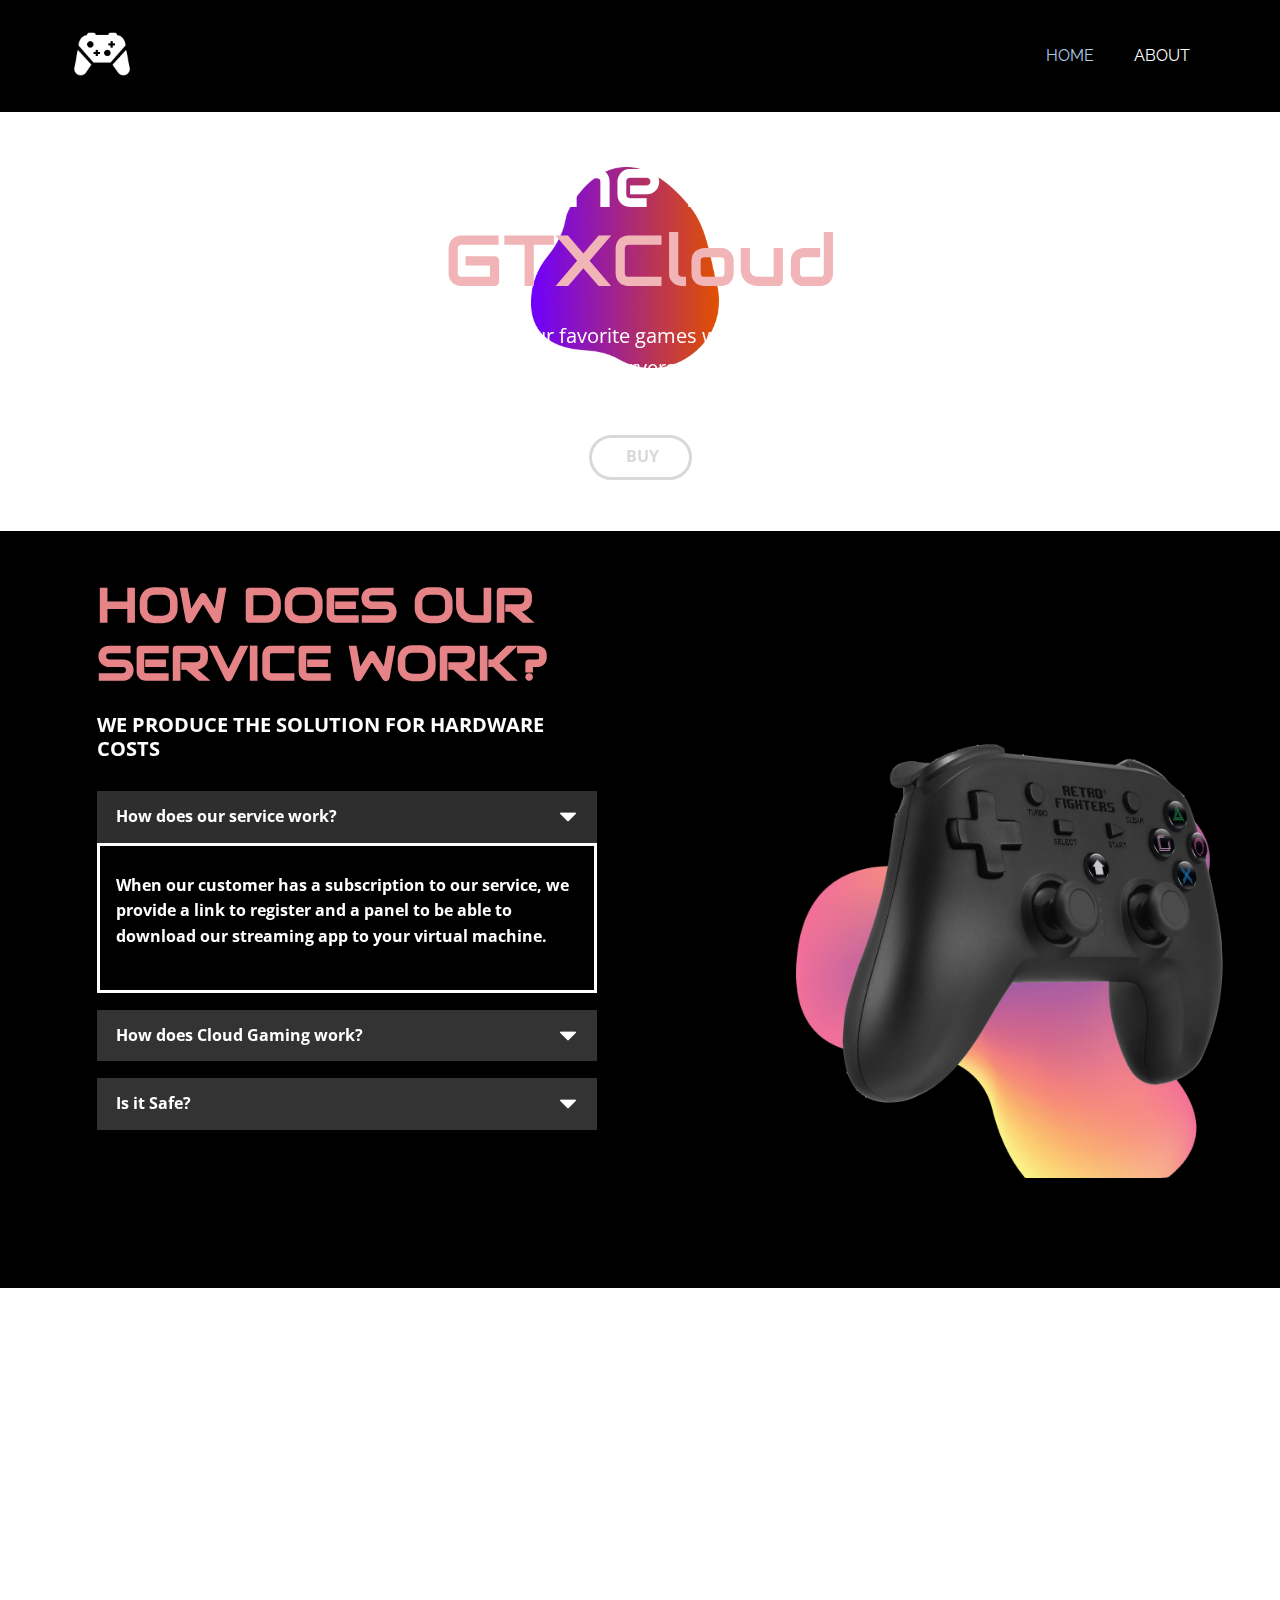
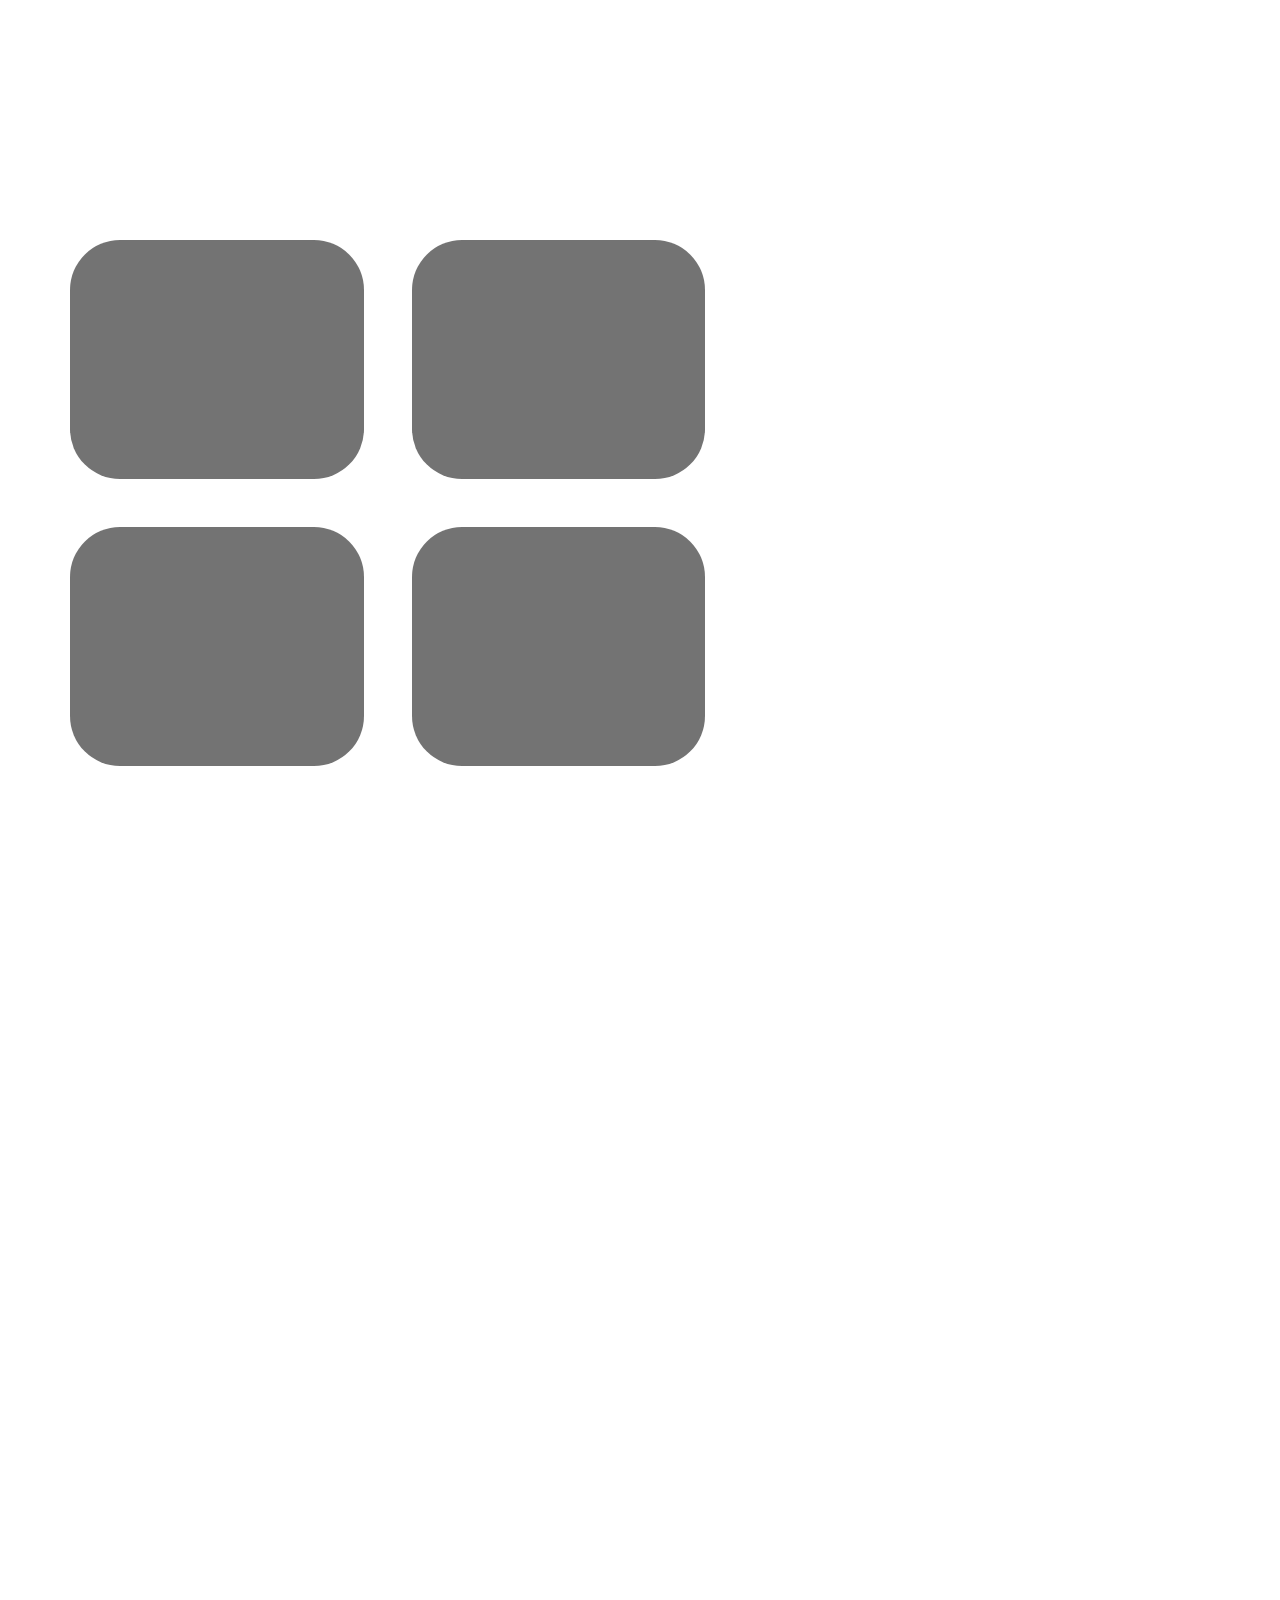
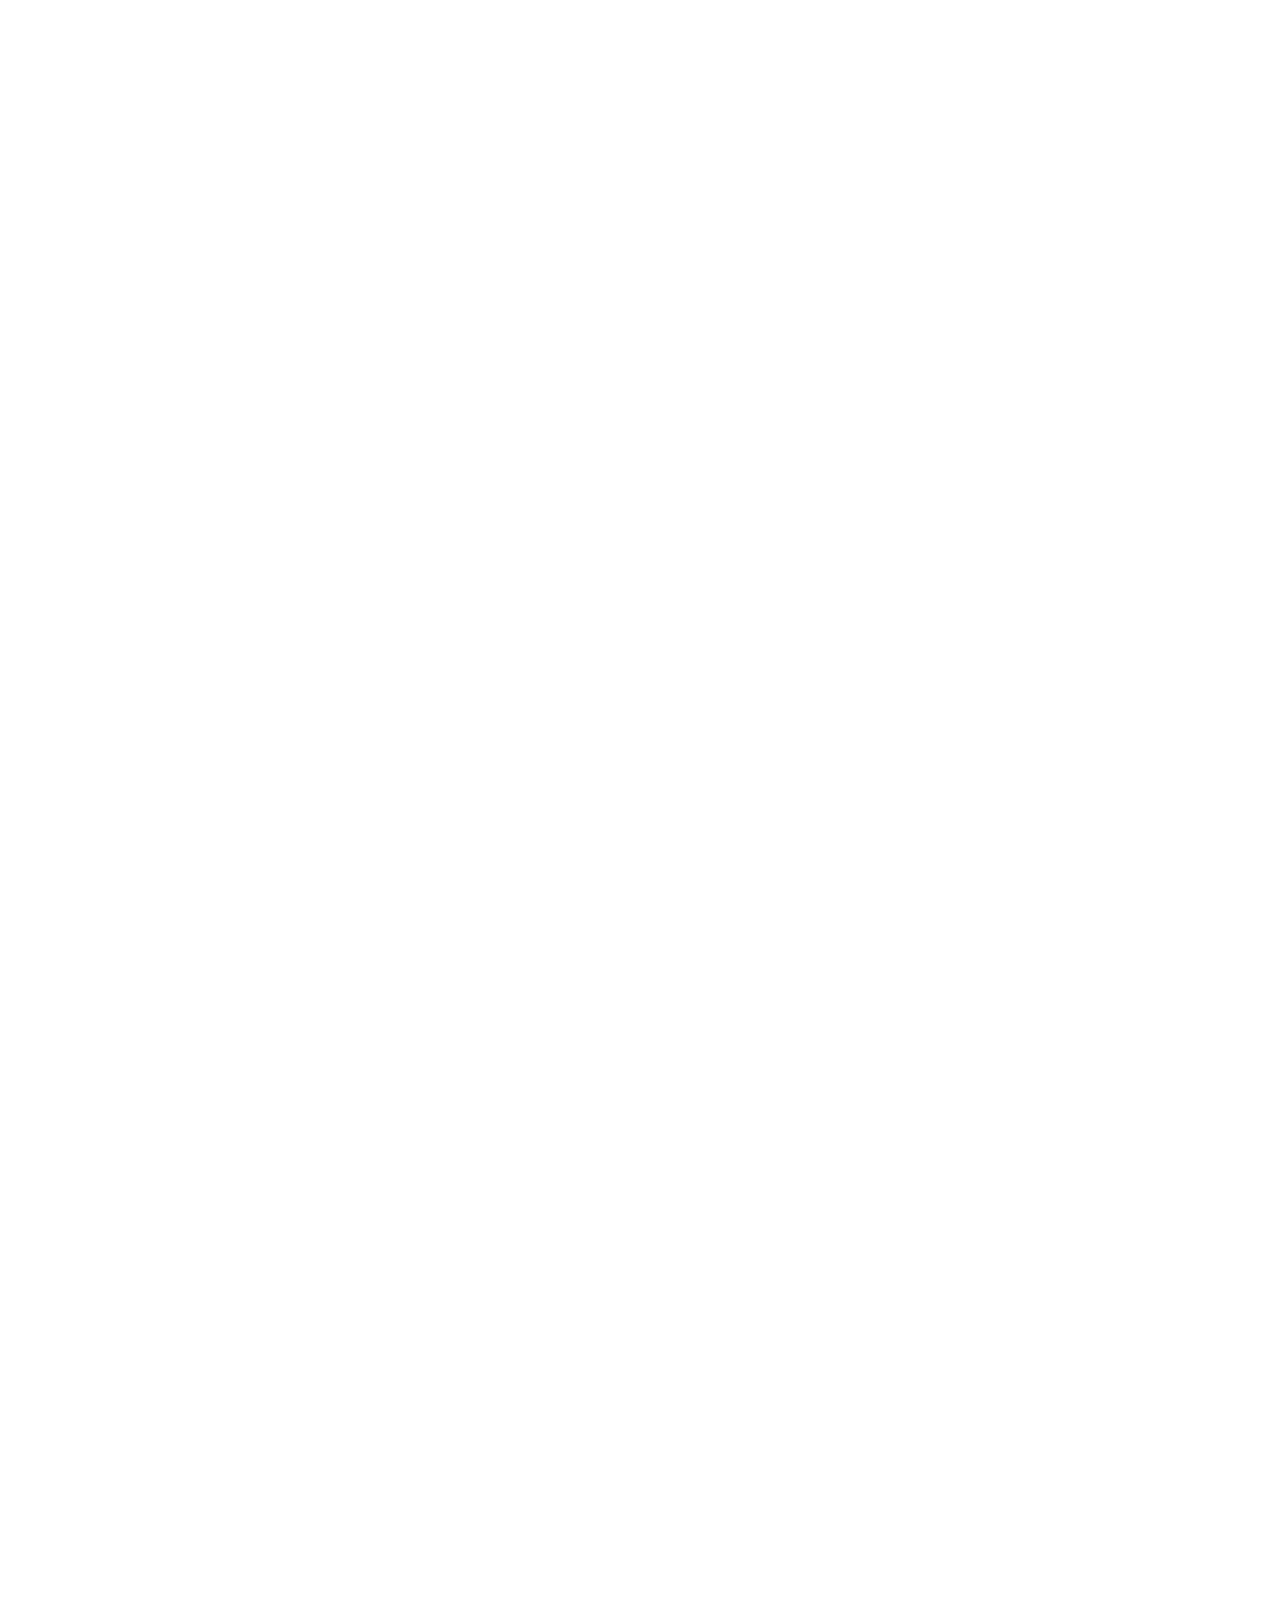
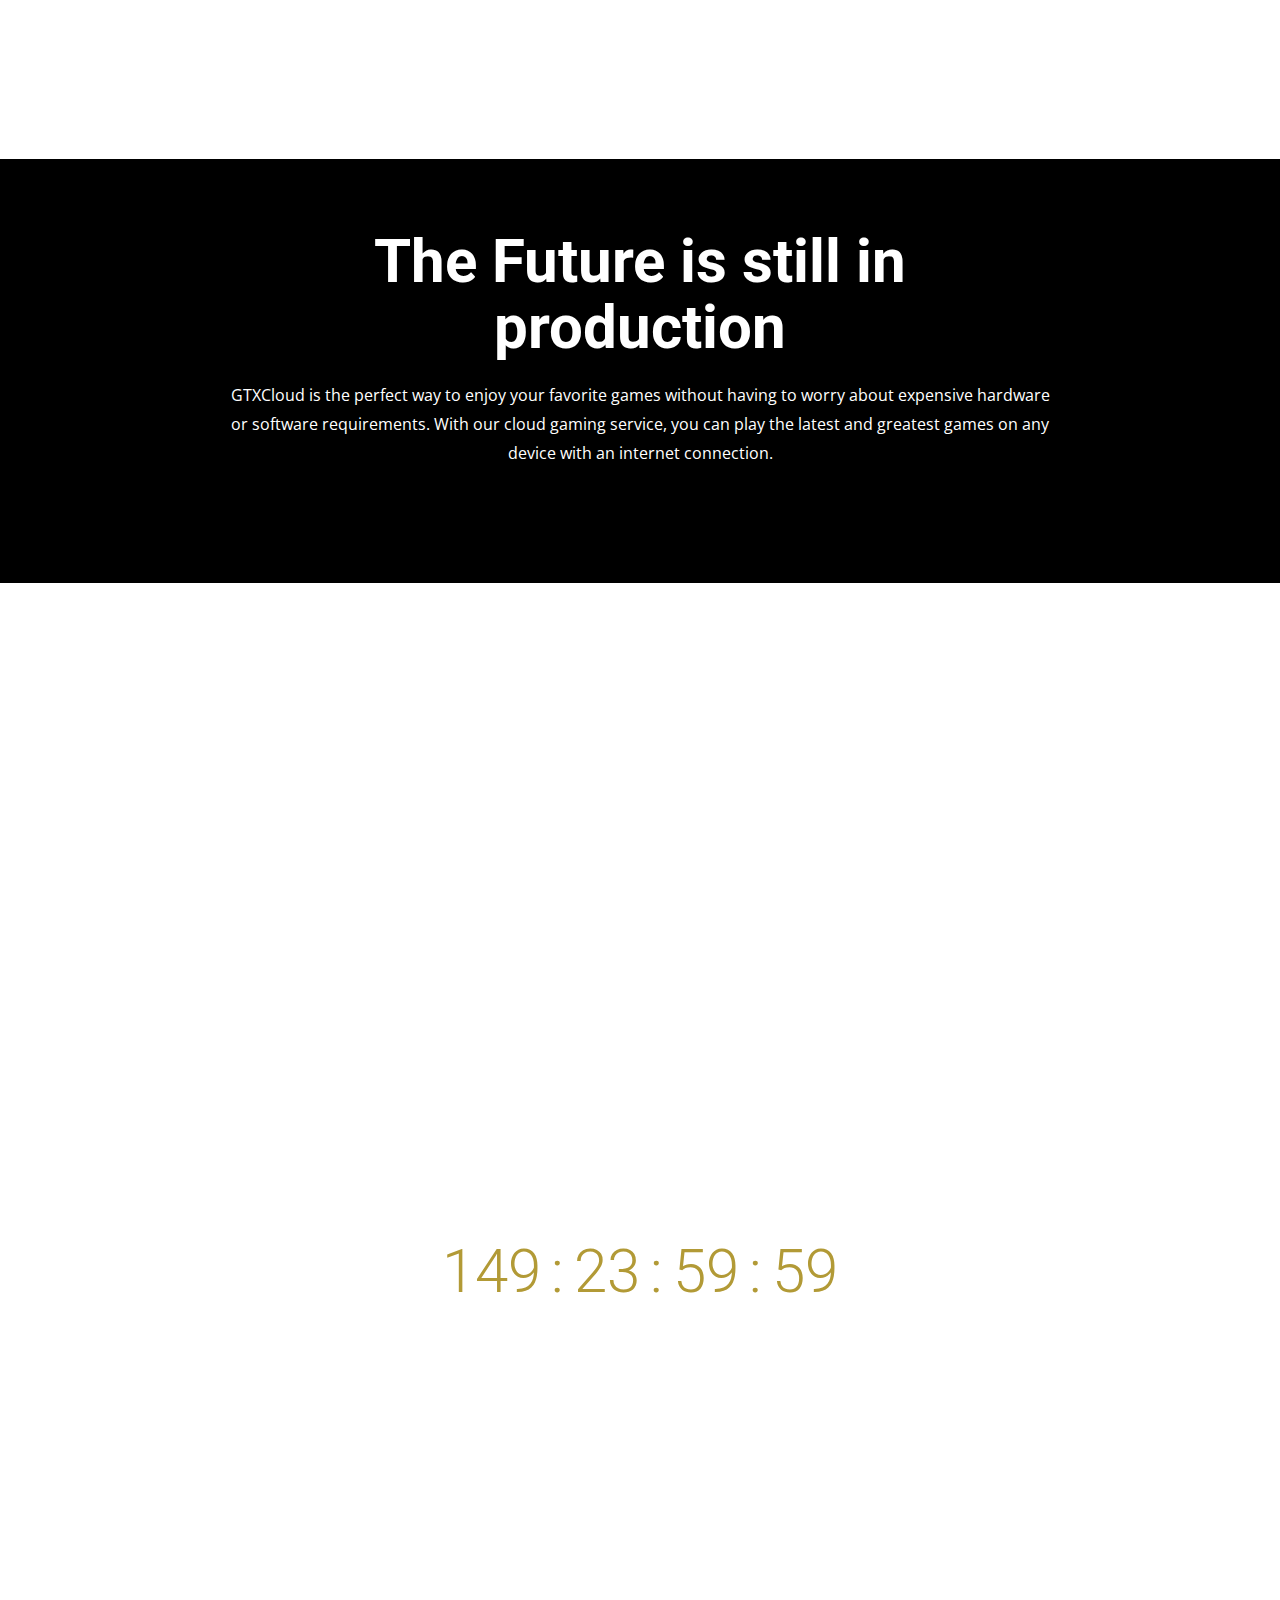
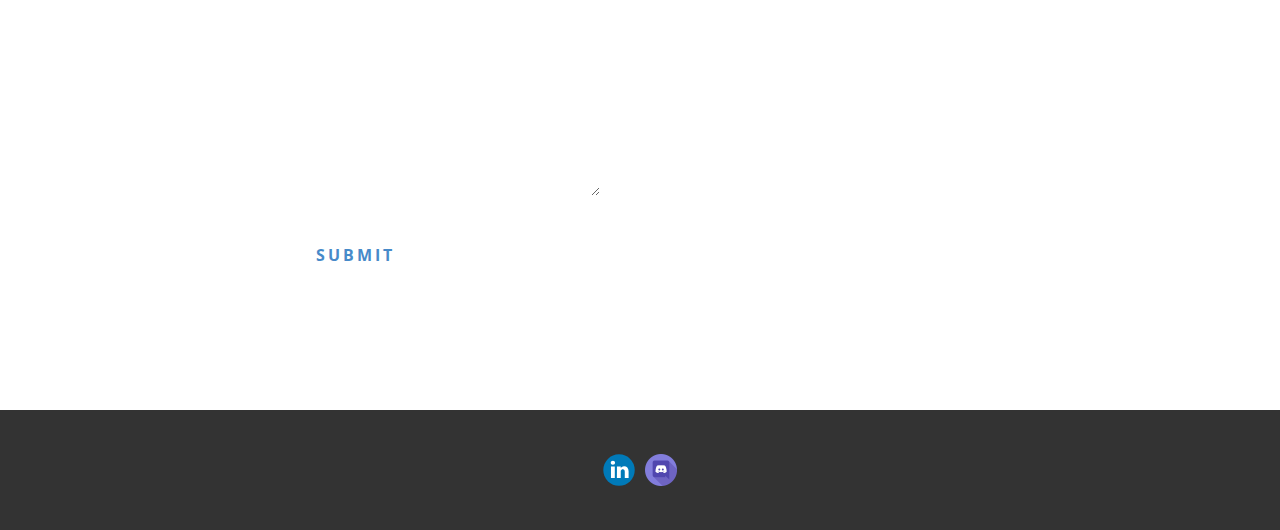
==== index.html @ 0f2e8144 "dsf" ====
<!DOCTYPE html>
<html style="font-size: 16px;" lang="pt"><head>
    <meta name="viewport" content="width=device-width, initial-scale=1.0">
    <meta charset="utf-8">
    <meta name="keywords" content="Changing the future with GameNow">
    <meta name="description" content="">
    <title>HOME</title>
    <link rel="stylesheet" href="nicepage.css" media="screen">
<link rel="stylesheet" href="HOME.css" media="screen">
    <script class="u-script" type="text/javascript" src="jquery.js" defer=""></script>
    <script class="u-script" type="text/javascript" src="nicepage.js" defer=""></script>
    <meta name="generator" content="Nicepage 4.14.1, nicepage.com">
    <link rel="icon" href="images/favicon.png">
    <link id="u-theme-google-font" rel="stylesheet" href="https://fonts.googleapis.com/css?family=Roboto:100,100i,300,300i,400,400i,500,500i,700,700i,900,900i|Open+Sans:300,300i,400,400i,500,500i,600,600i,700,700i,800,800i">
    <link id="u-page-google-font" rel="stylesheet" href="https://fonts.googleapis.com/css?family=Montserrat:100,100i,200,200i,300,300i,400,400i,500,500i,600,600i,700,700i,800,800i,900,900i|Raleway:100,100i,200,200i,300,300i,400,400i,500,500i,600,600i,700,700i,800,800i,900,900i|Audiowide:400|Alatsi:400|Goldman:400,700|Bungee:400">
    
    
    
    
    
    
    
    
    
    
    <script type="application/ld+json">{
		"@context": "http://schema.org",
		"@type": "Organization",
		"name": "GTXCloud",
		"logo": "images/icons8-nintendo-switch-pro-controller-90.png",
		"sameAs": []
}</script>
    <meta name="theme-color" content="#478ac9">
    <meta property="og:title" content="HOME">
    <meta property="og:description" content="">
    <meta property="og:type" content="website">
  </head>
  <body data-home-page="HOME.html" data-home-page-title="HOME" class="u-body u-overlap u-xl-mode" data-lang="pt"><header class="u-clearfix u-grey-90 u-header u-header" id="sec-2677"><div class="u-clearfix u-sheet u-sheet-1">
        <a href="https://nicepage.com" class="u-image u-logo u-image-1" data-image-width="90" data-image-height="90">
          <img src="images/icons8-nintendo-switch-pro-controller-90.png" class="u-logo-image u-logo-image-1">
        </a>
        <nav class="u-menu u-menu-one-level u-offcanvas u-menu-1">
          <div class="menu-collapse" style="font-size: 1rem; letter-spacing: 0px;">
            <a class="u-button-style u-custom-left-right-menu-spacing u-custom-padding-bottom u-custom-top-bottom-menu-spacing u-nav-link u-text-active-palette-1-base u-text-hover-palette-2-base" href="#">
              <svg class="u-svg-link" viewBox="0 0 24 24"><use xmlns:xlink="http://www.w3.org/1999/xlink" xlink:href="#menu-hamburger"></use></svg>
              <svg class="u-svg-content" version="1.1" id="menu-hamburger" viewBox="0 0 16 16" x="0px" y="0px" xmlns:xlink="http://www.w3.org/1999/xlink" xmlns="http://www.w3.org/2000/svg"><g><rect y="1" width="16" height="2"></rect><rect y="7" width="16" height="2"></rect><rect y="13" width="16" height="2"></rect>
</g></svg>
            </a>
          </div>
          <div class="u-custom-menu u-nav-container">
            <ul class="u-custom-font u-font-raleway u-nav u-unstyled u-nav-1"><li class="u-nav-item"><a class="u-button-style u-nav-link u-text-active-palette-1-light-2 u-text-body-alt-color u-text-hover-palette-5-dark-1" href="HOME.html" style="padding: 10px 20px;">HOME</a>
</li><li class="u-nav-item"><a class="u-button-style u-nav-link u-text-active-palette-1-light-2 u-text-body-alt-color u-text-hover-palette-5-dark-1" href="ABOUT.html" style="padding: 10px 20px;">ABOUT</a>
</li></ul>
          </div>
          <div class="u-custom-menu u-nav-container-collapse">
            <div class="u-black u-container-style u-inner-container-layout u-opacity u-opacity-95 u-sidenav">
              <div class="u-inner-container-layout u-sidenav-overflow">
                <div class="u-menu-close"></div>
                <ul class="u-align-center u-nav u-popupmenu-items u-unstyled u-nav-2"><li class="u-nav-item"><a class="u-button-style u-nav-link" href="HOME.html">HOME</a>
</li><li class="u-nav-item"><a class="u-button-style u-nav-link" href="ABOUT.html">ABOUT</a>
</li></ul>
              </div>
            </div>
            <div class="u-black u-menu-overlay u-opacity u-opacity-70"></div>
          </div>
        </nav>
      </div></header>
    <section class="skrollable u-align-center u-clearfix u-video u-section-1" id="sec-bcf6">
      <div class="u-background-video u-expanded" style="">
        <div class="embed-responsive embed-responsive-1">
          <iframe style="position: absolute;top: 0;left: 0;width: 100%;height: 100%;" class="embed-responsive-item" src="https://www.youtube.com/embed/HZzLkTgMCSE?playlist=HZzLkTgMCSE&amp;loop=1&amp;mute=1&amp;showinfo=0&amp;controls=0&amp;start=0&amp;autoplay=1" data-autoplay="1" frameborder="0" allowfullscreen=""></iframe>
        </div>
      </div>
      <div class="u-clearfix u-sheet u-sheet-1">
        <img class="u-image u-image-default u-preserve-proportions u-image-1" src="images/Path252014_edited_edited.webp" alt="" data-image-width="234" data-image-height="250">
        <h1 class="u-custom-font u-hover-feature u-text u-text-body-alt-color u-title u-text-1" data-animation-name="customAnimationIn" data-animation-duration="1000">Changing the future with <span class="u-text-palette-2-light-2">GTXCloud</span>
        </h1>
        <p class="u-large-text u-text u-text-body-alt-color u-text-variant u-text-2" data-animation-name="customAnimationIn" data-animation-duration="1000" data-animation-direction=""> GTXCloud is the perfect way to enjoy your favorite games without having to worry about installation or updates. Simply log in and start playing! Plus, our servers offer low-latency gameplay for a smooth gaming experience. </p>
        <a href="HOME.html#carousel_6f27" data-page-id="533625120" class="u-border-3 u-border-active-grey-15 u-border-grey-15 u-border-hover-white u-btn u-btn-round u-button-style u-hover-feature u-radius-32 u-btn-1" data-animation-name="customAnimationIn" data-animation-duration="1000"> &nbsp;Buy</a>
      </div>
      
      
    </section>
    <section class="u-black u-clearfix u-section-2" id="carousel_176c">
      <div class="u-clearfix u-sheet u-sheet-1">
        <div class="u-clearfix u-expanded-width u-gutter-26 u-layout-spacing-vertical u-layout-wrap u-layout-wrap-1">
          <div class="u-layout">
            <div class="u-layout-row">
              <div class="u-align-left u-container-style u-layout-cell u-left-cell u-size-30 u-layout-cell-1" data-animation-name="customAnimationIn" data-animation-duration="3000">
                <div class="u-container-layout u-valign-top u-container-layout-1">
                  <h1 class="u-custom-font u-hover-feature u-text u-text-palette-2-light-1 u-text-1" data-animation-name="customAnimationIn" data-animation-duration="1000"> HOW DOES OUR SERVICE WORK?</h1>
                  <p class="u-align-left u-large-text u-text u-text-variant u-text-2" data-animation-name="customAnimationIn" data-animation-duration="1000"> WE PRODUCE THE SOLUTION FOR HARDWARE COSTS</p>
                  <div class="u-accordion u-expanded-width u-spacing-17 u-accordion-1">
                    <div class="u-accordion-item">
                      <a class="active u-accordion-link u-button-style u-grey-80 u-text-active-white u-text-white u-accordion-link-1" id="link-039d" aria-controls="039d" aria-selected="true">
                        <span class="u-accordion-link-text"> How does our service work?</span><span class="u-accordion-link-icon u-file-icon u-icon u-icon-rectangle u-text-white u-icon-1"><img src="images/57055.png" alt=""></span>
                      </a>
                      <div class="u-accordion-active u-accordion-pane u-border-hover-grey-75 u-container-style u-opacity u-opacity-15 u-shape-rectangle u-accordion-pane-1" id="039d" aria-labelledby="link-039d">
                        <div class="u-container-layout u-container-layout-2">
                          <p class="u-heading-font u-text u-text-default u-text-3"> When our customer has a subscription to our service, we provide a link to register and a panel to be able to download our streaming app to your virtual machine.</p>
                        </div>
                      </div>
                    </div>
                    <div class="u-accordion-item">
                      <a class="u-accordion-link u-button-style u-grey-80 u-text-active-white u-text-white u-accordion-link-2" id="link-82c8" aria-controls="82c8" aria-selected="false">
                        <span class="u-accordion-link-text"> How does Cloud Gaming work?</span><span class="u-accordion-link-icon u-file-icon u-icon u-icon-rectangle u-text-white u-icon-2"><img src="images/57055.png" alt=""></span>
                      </a>
                      <div class="u-accordion-pane u-border-hover-grey-75 u-container-style u-opacity u-opacity-15 u-shape-rectangle u-accordion-pane-2" id="82c8" aria-labelledby="link-82c8">
                        <div class="u-container-layout u-container-layout-3">
                          <p class="u-heading-font u-text u-text-default u-text-white u-text-4"> Cloud Gaming is when you play on virtual servers where they are in an area full of servers for other clients and are used for you to play your games.</p>
                        </div>
                      </div>
                    </div>
                    <div class="u-accordion-item">
                      <a class="u-accordion-link u-button-style u-grey-80 u-text-active-white u-text-white u-accordion-link-3" id="link-9b16" aria-controls="9b16" aria-selected="false">
                        <span class="u-accordion-link-text"> Is it Safe?</span><span class="u-accordion-link-icon u-file-icon u-icon u-icon-rectangle u-text-white u-icon-3"><img src="images/57055.png" alt=""></span>
                      </a>
                      <div class="u-accordion-pane u-border-hover-grey-75 u-container-style u-opacity u-opacity-15 u-shape-rectangle u-accordion-pane-3" id="9b16" aria-labelledby="link-9b16">
                        <div class="u-container-layout u-container-layout-4">
                          <p class="u-heading-font u-text u-text-5"> In our database we have secure encryption and the computers are completely separated from the others, in our application we prevent any leaks and guarantee 100% privacy and security of your data</p>
                        </div>
                      </div>
                    </div>
                  </div>
                </div>
              </div>
              <div class="u-align-left u-container-style u-layout-cell u-right-cell u-size-30 u-layout-cell-2">
                <div class="u-container-layout u-container-layout-5">
                  <img class="u-image u-image-round u-radius-50 u-image-1" src="images/canva-3d-shape-abstract-organic-fluid-blurred-gradient-MAEwl8p5QCo.png" alt="" data-image-width="501" data-image-height="550" data-animation-name="customAnimationIn" data-animation-duration="1000">
                  <img class="u-hover-feature u-image u-image-default u-preserve-proportions u-image-2" src="images/Retro-Fighters-Defender-Black-Side.webp" alt="" data-image-width="250" data-image-height="250" data-animation-name="customAnimationIn" data-animation-duration="2000" data-animation-direction="X">
                </div>
              </div>
            </div>
          </div>
        </div>
      </div>
      
      
    </section>
    <section class="u-clearfix u-shading u-video u-section-3" id="carousel_2b9f">
      <div class="u-background-video u-expanded" style="filter: brightness(0.1);">
        <div class="embed-responsive embed-responsive-1">
          <iframe style="position: absolute;top: 0;left: 0;width: 100%;height: 100%;" class="embed-responsive-item" src="https://www.youtube.com/embed/MlSfFpYghQc?playlist=MlSfFpYghQc&amp;loop=1&amp;mute=1&amp;showinfo=0&amp;controls=0&amp;start=0&amp;autoplay=1" data-autoplay="1" frameborder="0" allowfullscreen=""></iframe>
        </div>
      </div>
      <div class="u-clearfix u-sheet u-valign-middle-md u-valign-middle-sm u-sheet-1">
        <div class="u-expanded-width-xs u-shape u-shape-svg u-text-palette-1-light-2 u-shape-1" data-animation-name="customAnimationIn" data-animation-duration="1000">
          <svg class="u-svg-link" preserveAspectRatio="none" viewBox="0 0 160 150" style=""><use xmlns:xlink="http://www.w3.org/1999/xlink" xlink:href="#svg-1073"></use></svg>
          <svg xmlns="http://www.w3.org/2000/svg" xmlns:xlink="http://www.w3.org/1999/xlink" version="1.1" xml:space="preserve" class="u-svg-content" viewBox="0 0 160 150" x="0px" y="0px" id="svg-1073"><path d="M43.2,126.9c14.2,1.3,27.6,7,39.1,15.6c8.3,6.1,19.4,10.3,32.7,5.3c11.7-4.4,18.6-17.4,21-30.2c2.6-13.3,8.1-25.9,15.7-37.1
	c8.3-12.1,10.8-27.9,5.3-42.7C150.5,20.3,134.6,9,117,7.6C107.9,6.9,98.8,5,90.1,1.9C83-0.6,75-0.7,67.4,2.1
	c-9.9,3.7-17,11.6-20.1,21c-3.3,10.1-10.9,18-20.6,22.2c-0.1,0-0.1,0.1-0.2,0.1c-20.3,8.9-31,32-24.6,53.2
	C6.9,115.6,25.2,125.2,43.2,126.9z"></path></svg>
        </div>
        <img class="u-hover-feature u-image u-image-default u-preserve-proportions u-image-1" src="images/jjjjjjjjjjjjjjjjjjj.png" alt="" data-image-width="242" data-image-height="241" data-animation-name="customAnimationIn" data-animation-duration="1750" data-animation-delay="500">
        <img class="u-align-left u-hover-feature u-image u-image-contain u-image-default u-preserve-proportions u-image-2" data-image-width="753" data-image-height="746" src="images/nnn-min.png" data-animation-name="customAnimationIn" data-animation-duration="1500" data-animation-delay="500">
        <img class="u-align-left u-image u-image-contain u-image-default u-preserve-proportions u-image-3" data-image-width="589" data-image-height="704" src="images/uyuy.png" data-animation-name="customAnimationIn" data-animation-duration="1750">
        <div class="u-gradient u-hover-feature u-shape u-shape-circle u-shape-2" data-animation-name="customAnimationIn" data-animation-duration="1500" data-animation-delay="250"></div>
        <div class="u-list u-list-1">
          <div class="u-repeater u-repeater-1">
            <div class="u-black u-container-style u-list-item u-opacity u-opacity-55 u-radius-50 u-repeater-item u-shape-round u-list-item-1">
              <div class="u-container-layout u-similar-container u-container-layout-1"><span class="u-icon u-icon-circle u-palette-5-dark-1 u-text-white u-icon-1" data-animation-name="customAnimationIn" data-animation-duration="1500" data-animation-delay="500"><svg class="u-svg-link" preserveAspectRatio="xMidYMin slice" viewBox="0 0 54 54" style=""><use xmlns:xlink="http://www.w3.org/1999/xlink" xlink:href="#svg-3847"></use></svg><svg class="u-svg-content" viewBox="0 0 54 54" x="0px" y="0px" id="svg-3847" style="enable-background:new 0 0 54 54;"><g><path d="M27,8c-9.374,0-17,7.626-17,17c0,7.112,4.391,13.412,11,15.9V50c0,0.553,0.447,1,1,1h1v2c0,0.553,0.447,1,1,1h6
		c0.553,0,1-0.447,1-1v-2h1c0.553,0,1-0.447,1-1v-9.1c6.609-2.488,11-8.788,11-15.9C44,15.626,36.374,8,27,8z M30,49
		c-0.553,0-1,0.447-1,1v2h-4v-2c0-0.553-0.447-1-1-1h-1v-5h8v5H30z M31.688,39.242C31.277,39.377,31,39.761,31,40.192V42h-8v-1.808
		c0-0.432-0.277-0.815-0.688-0.95C16.145,37.214,12,31.49,12,25c0-8.271,6.729-15,15-15s15,6.729,15,15
		C42,31.49,37.855,37.214,31.688,39.242z"></path><path d="M27,6c0.553,0,1-0.447,1-1V1c0-0.553-0.447-1-1-1s-1,0.447-1,1v4C26,5.553,26.447,6,27,6z"></path><path d="M51,24h-4c-0.553,0-1,0.447-1,1s0.447,1,1,1h4c0.553,0,1-0.447,1-1S51.553,24,51,24z"></path><path d="M7,24H3c-0.553,0-1,0.447-1,1s0.447,1,1,1h4c0.553,0,1-0.447,1-1S7.553,24,7,24z"></path><path d="M43.264,7.322l-2.828,2.828c-0.391,0.391-0.391,1.023,0,1.414c0.195,0.195,0.451,0.293,0.707,0.293
		s0.512-0.098,0.707-0.293l2.828-2.828c0.391-0.391,0.391-1.023,0-1.414S43.654,6.932,43.264,7.322z"></path><path d="M12.15,38.436l-2.828,2.828c-0.391,0.391-0.391,1.023,0,1.414c0.195,0.195,0.451,0.293,0.707,0.293
		s0.512-0.098,0.707-0.293l2.828-2.828c0.391-0.391,0.391-1.023,0-1.414S12.541,38.045,12.15,38.436z"></path><path d="M41.85,38.436c-0.391-0.391-1.023-0.391-1.414,0s-0.391,1.023,0,1.414l2.828,2.828c0.195,0.195,0.451,0.293,0.707,0.293
		s0.512-0.098,0.707-0.293c0.391-0.391,0.391-1.023,0-1.414L41.85,38.436z"></path><path d="M12.15,11.564c0.195,0.195,0.451,0.293,0.707,0.293s0.512-0.098,0.707-0.293c0.391-0.391,0.391-1.023,0-1.414l-2.828-2.828
		c-0.391-0.391-1.023-0.391-1.414,0s-0.391,1.023,0,1.414L12.15,11.564z"></path><path d="M27,13c-6.617,0-12,5.383-12,12c0,0.553,0.447,1,1,1s1-0.447,1-1c0-5.514,4.486-10,10-10c0.553,0,1-0.447,1-1
		S27.553,13,27,13z"></path>
</g></svg>
            
            
          </span>
                <div class="u-container-style u-expanded-width-sm u-expanded-width-xs u-group u-group-1">
                  <div class="u-container-layout u-container-layout-2">
                    <h5 class="u-text u-text-1" data-animation-name="customAnimationIn" data-animation-duration="1750" data-animation-delay="500">1. Strategy</h5>
                    <p class="u-text u-text-2" data-animation-name="customAnimationIn" data-animation-duration="1750" data-animation-delay="500"> We will show the world that technology is much more than what it seems and the power of it</p>
                  </div>
                </div>
              </div>
            </div>
            <div class="u-black u-container-style u-list-item u-opacity u-opacity-55 u-radius-50 u-repeater-item u-shape-round u-list-item-2">
              <div class="u-container-layout u-similar-container u-container-layout-3"><span class="u-icon u-icon-circle u-palette-5-dark-1 u-text-white u-icon-2" data-animation-name="customAnimationIn" data-animation-duration="1500" data-animation-delay="500"><svg class="u-svg-link" preserveAspectRatio="xMidYMin slice" viewBox="0 0 60 60" style=""><use xmlns:xlink="http://www.w3.org/1999/xlink" xlink:href="#svg-593e"></use></svg><svg class="u-svg-content" viewBox="0 0 60 60" x="0px" y="0px" id="svg-593e" style="enable-background:new 0 0 60 60;"><path d="M51.371,3.146c-0.459-0.185-11.359-4.452-19.84,0.045C24.811,6.758,13.015,4.082,10,3.308V1c0-0.553-0.447-1-1-1  S8,0.447,8,1v3c0,0.014,0.007,0.026,0.008,0.04C8.008,4.052,8,4.062,8,4.074V33v1.074V59c0,0.553,0.447,1,1,1s1-0.447,1-1V35.375  c2.273,0.567,7.227,1.632,12.368,1.632c3.557,0,7.2-0.511,10.101-2.049c7.652-4.061,18.056,0.004,18.16,0.045  c0.309,0.124,0.657,0.086,0.932-0.102C51.835,34.716,52,34.406,52,34.074v-30C52,3.665,51.751,3.298,51.371,3.146z M50,32.665  c-3.26-1.038-11.646-3.096-18.469,0.525C24.812,36.756,13.02,34.082,10,33.308V33V5.375c3.853,0.961,15.381,3.343,22.469-0.417  C39.035,1.475,47.627,3.973,50,4.777V32.665z"></path></svg>
            
            
          </span>
                <div class="u-container-style u-expanded-width-sm u-expanded-width-xs u-group u-video-cover u-group-2">
                  <div class="u-container-layout u-container-layout-4">
                    <h5 class="u-text u-text-3" data-animation-name="customAnimationIn" data-animation-duration="1750" data-animation-delay="500">2. Branding</h5>
                    <p class="u-text u-text-4" data-animation-name="customAnimationIn" data-animation-duration="1750" data-animation-delay="500"> Let's quickly spread around the world and make Cloud Computing available for everyone</p>
                  </div>
                </div>
              </div>
            </div>
            <div class="u-black u-container-style u-list-item u-opacity u-opacity-55 u-radius-50 u-repeater-item u-shape-round u-list-item-3">
              <div class="u-container-layout u-similar-container u-container-layout-5"><span class="u-icon u-icon-circle u-palette-5-dark-1 u-text-white u-icon-3" data-animation-name="customAnimationIn" data-animation-duration="1500" data-animation-delay="500"><svg class="u-svg-link" preserveAspectRatio="xMidYMin slice" viewBox="0 0 60.062 60.062" style=""><use xmlns:xlink="http://www.w3.org/1999/xlink" xlink:href="#svg-83fb"></use></svg><svg class="u-svg-content" viewBox="0 0 60.062 60.062" x="0px" y="0px" id="svg-83fb" style="enable-background:new 0 0 60.062 60.062;"><path d="M60.046,11.196c0.004-0.024,0.011-0.048,0.013-0.072c0.007-0.074-0.001-0.149-0.01-0.224  c-0.002-0.019,0.001-0.037-0.002-0.056c-0.018-0.099-0.051-0.196-0.1-0.289c-0.008-0.016-0.019-0.031-0.028-0.047  c-0.002-0.002-0.002-0.005-0.003-0.008c-0.001-0.002-0.004-0.003-0.005-0.006c-0.007-0.011-0.013-0.023-0.02-0.033  c-0.062-0.091-0.137-0.166-0.221-0.23c-0.019-0.014-0.041-0.022-0.061-0.035c-0.074-0.049-0.152-0.089-0.236-0.116  c-0.037-0.012-0.074-0.018-0.112-0.025c-0.073-0.015-0.146-0.022-0.222-0.02c-0.04,0.001-0.078,0.003-0.118,0.009  c-0.026,0.004-0.051,0-0.077,0.006L0.798,22.046c-0.413,0.086-0.729,0.421-0.788,0.839s0.15,0.828,0.523,1.025l16.632,8.773  l2.917,16.187c-0.002,0.012,0.001,0.025,0,0.037c-0.01,0.08-0.011,0.158-0.001,0.237c0.005,0.04,0.01,0.078,0.02,0.117  c0.023,0.095,0.06,0.184,0.11,0.268c0.01,0.016,0.01,0.035,0.021,0.051c0.003,0.005,0.008,0.009,0.012,0.013  c0.013,0.019,0.031,0.034,0.046,0.053c0.047,0.058,0.096,0.111,0.152,0.156c0.009,0.007,0.015,0.018,0.025,0.025  c0.015,0.011,0.032,0.014,0.047,0.024c0.061,0.04,0.124,0.073,0.191,0.099c0.027,0.01,0.052,0.022,0.08,0.03  c0.09,0.026,0.183,0.044,0.277,0.044c0.001,0,0.002,0,0.003,0h0c0,0,0,0,0,0c0.004,0,0.008-0.002,0.012-0.002  c0.017,0.001,0.034,0.002,0.051,0.002c0.277,0,0.527-0.124,0.712-0.315l11.079-7.386l11.6,7.54c0.164,0.106,0.354,0.161,0.545,0.161  c0.105,0,0.212-0.017,0.315-0.051c0.288-0.096,0.518-0.318,0.623-0.604l13.996-37.989c0.013-0.034,0.024-0.069,0.033-0.105  c0.004-0.015,0.005-0.03,0.008-0.044C60.042,11.22,60.044,11.208,60.046,11.196z M48.464,17.579L24.471,35.22  c-0.039,0.029-0.07,0.065-0.104,0.099c-0.013,0.012-0.026,0.022-0.037,0.035c-0.021,0.023-0.04,0.046-0.059,0.071  c-0.018,0.024-0.032,0.049-0.048,0.074c-0.037,0.06-0.068,0.122-0.092,0.188c-0.005,0.013-0.013,0.023-0.017,0.036  c-0.001,0.004-0.005,0.006-0.006,0.01l-2.75,8.937l-2.179-12.091L48.464,17.579z M22.908,46.594l2.726-9.004l4.244,2.759  l1.214,0.789l-4.124,2.749L22.908,46.594z M52.044,13.498L18.071,30.899l-14.14-7.458L52.044,13.498z M44.559,47.504L29.154,37.492  l-2.333-1.517l30.154-22.172L44.559,47.504z"></path></svg>
            
            
          </span>
                <div class="u-container-style u-expanded-width-sm u-expanded-width-xs u-group u-video-cover u-group-3">
                  <div class="u-container-layout u-container-layout-6">
                    <h5 class="u-text u-text-5" data-animation-name="customAnimationIn" data-animation-duration="1750" data-animation-delay="500">3. DESIGN</h5>
                    <p class="u-text u-text-6" data-animation-name="customAnimationIn" data-animation-duration="1750" data-animation-delay="500"> Our design is what shows simplicity and beauty</p>
                  </div>
                </div>
              </div>
            </div>
            <div class="u-black u-container-style u-list-item u-opacity u-opacity-55 u-radius-50 u-repeater-item u-shape-round u-list-item-4">
              <div class="u-container-layout u-similar-container u-container-layout-7"><span class="u-icon u-icon-circle u-palette-5-dark-1 u-text-white u-icon-4" data-animation-name="customAnimationIn" data-animation-duration="1500" data-animation-delay="500"><svg class="u-svg-link" preserveAspectRatio="xMidYMin slice" viewBox="0 0 55 55" style=""><use xmlns:xlink="http://www.w3.org/1999/xlink" xlink:href="#svg-96ca"></use></svg><svg class="u-svg-content" viewBox="0 0 55 55" x="0px" y="0px" id="svg-96ca" style="enable-background:new 0 0 55 55;"><path d="M49,0c-3.309,0-6,2.691-6,6c0,1.035,0.263,2.009,0.726,2.86l-9.829,9.829C32.542,17.634,30.846,17,29,17
	s-3.542,0.634-4.898,1.688l-7.669-7.669C16.785,10.424,17,9.74,17,9c0-2.206-1.794-4-4-4S9,6.794,9,9s1.794,4,4,4
	c0.74,0,1.424-0.215,2.019-0.567l7.669,7.669C21.634,21.458,21,23.154,21,25s0.634,3.542,1.688,4.897L10.024,42.562
	C8.958,41.595,7.549,41,6,41c-3.309,0-6,2.691-6,6s2.691,6,6,6s6-2.691,6-6c0-1.035-0.263-2.009-0.726-2.86l12.829-12.829
	c1.106,0.86,2.44,1.436,3.898,1.619v10.16c-2.833,0.478-5,2.942-5,5.91c0,3.309,2.691,6,6,6s6-2.691,6-6c0-2.967-2.167-5.431-5-5.91
	v-10.16c1.458-0.183,2.792-0.759,3.898-1.619l7.669,7.669C41.215,39.576,41,40.26,41,41c0,2.206,1.794,4,4,4s4-1.794,4-4
	s-1.794-4-4-4c-0.74,0-1.424,0.215-2.019,0.567l-7.669-7.669C36.366,28.542,37,26.846,37,25s-0.634-3.542-1.688-4.897l9.665-9.665
	C46.042,11.405,47.451,12,49,12c3.309,0,6-2.691,6-6S52.309,0,49,0z M11,9c0-1.103,0.897-2,2-2s2,0.897,2,2s-0.897,2-2,2
	S11,10.103,11,9z M6,51c-2.206,0-4-1.794-4-4s1.794-4,4-4s4,1.794,4,4S8.206,51,6,51z M33,49c0,2.206-1.794,4-4,4s-4-1.794-4-4
	s1.794-4,4-4S33,46.794,33,49z M29,31c-3.309,0-6-2.691-6-6s2.691-6,6-6s6,2.691,6,6S32.309,31,29,31z M47,41c0,1.103-0.897,2-2,2
	s-2-0.897-2-2s0.897-2,2-2S47,39.897,47,41z M49,10c-2.206,0-4-1.794-4-4s1.794-4,4-4s4,1.794,4,4S51.206,10,49,10z"></path></svg>
            
            
          </span>
                <div class="u-container-style u-expanded-width-sm u-expanded-width-xs u-group u-video-cover u-group-4">
                  <div class="u-container-layout u-container-layout-8">
                    <h5 class="u-text u-text-7" data-animation-name="customAnimationIn" data-animation-duration="1750" data-animation-delay="500">4. Markeing</h5>
                    <p class="u-text u-text-8" data-animation-name="customAnimationIn" data-animation-duration="1750" data-animation-delay="500"> Let's mark the world by showing what anyone and the power of technology is capable of, changing the world.</p>
                  </div>
                </div>
              </div>
            </div>
          </div>
        </div>
        <div class="u-align-left u-container-style u-expanded-width-xs u-group u-shape-rectangle u-group-5" data-animation-name="customAnimationIn" data-animation-duration="1750" data-animation-delay="750">
          <div class="u-container-layout">
            <h2 class="u-text u-text-default u-text-white u-text-9">About Us</h2>
            <p class="u-text u-text-10"> We are a Startup from Romania passionate about Technologies and with the desire to change our future using it!</p>
            <p class="u-text u-text-black u-text-default u-text-11">Image by <a href="https://www.freepik.com/psd/mockup" class="u-border-1 u-border-grey-75 u-btn u-button-style u-none u-text-body-color u-btn-1">Freepik</a>
            </p>
          </div>
        </div>
      </div>
      
      
      
    </section>
    <section class="skrollable u-clearfix u-shading u-video u-section-4" id="carousel_e8c1">
      <div class="u-background-video u-expanded" style="filter: brightness(0.1);">
        <div class="embed-responsive embed-responsive-1">
          <iframe style="position: absolute;top: 0;left: 0;width: 100%;height: 100%;" class="embed-responsive-item" src="https://www.youtube.com/embed/x3uMRPxhxmg?mute=1&amp;showinfo=0&amp;controls=0&amp;start=0&amp;autoplay=1" data-autoplay="1" frameborder="0" allowfullscreen=""></iframe>
        </div>
      </div>
      <div class="u-clearfix u-sheet u-valign-middle-sm u-sheet-1">
        <img class="u-hover-feature u-image u-image-round u-radius-50 u-image-1" src="images/rt-min.jpg" data-image-width="1980" data-image-height="1320" data-animation-name="customAnimationIn" data-animation-duration="1000" data-animation-delay="0">
        <img class="u-hover-feature u-image u-image-round u-radius-50 u-image-2" src="images/fgfgf.jpg" data-image-width="1380" data-image-height="920" data-animation-name="customAnimationIn" data-animation-duration="1000" data-animation-delay="0">
        <img class="u-hover-feature u-image u-image-round u-radius-50 u-image-3" src="images/fgggggggg.jpg" data-image-width="982" data-image-height="743" data-animation-name="customAnimationIn" data-animation-duration="1000" data-animation-delay="0">
        <div class="u-align-left u-container-style u-grey-90 u-group u-opacity u-opacity-70 u-radius-42 u-shape-round u-group-1" data-animation-name="customAnimationIn" data-animation-duration="1000">
          <div class="u-container-layout u-container-layout-1">
            <h2 class="u-custom-font u-font-montserrat u-text u-text-body-alt-color u-text-1" data-animation-name="customAnimationIn" data-animation-duration="1000" data-animation-direction="Left"> Future technology</h2>
            <p class="u-text u-text-2" data-animation-name="customAnimationIn" data-animation-duration="1000"> We believe that with the arrival of the Metaverse and the evolution of Virtual Reality we will be able to expand our service and make it a reality</p>
          </div>
        </div>
        <img class="u-image u-image-default u-image-4" src="images/element-natureza.png" alt="" data-image-width="727" data-image-height="628" data-animation-name="customAnimationIn" data-animation-duration="1000">
      </div>
      
      
      
    </section>
    <section class="u-clearfix u-video u-section-5" id="carousel_6f27">
      <div class="u-background-video u-expanded" style="">
        <div class="embed-responsive embed-responsive-1">
          <iframe style="position: absolute;top: 0;left: 0;width: 100%;height: 100%;" class="embed-responsive-item" src="https://www.youtube.com/embed/zTK9DhM6OQc?playlist=zTK9DhM6OQc&amp;loop=1&amp;mute=1&amp;showinfo=0&amp;controls=0&amp;start=0&amp;autoplay=1" data-autoplay="1" frameborder="0" allowfullscreen=""></iframe>
        </div>
      </div>
      <div class="u-clearfix u-sheet u-sheet-1">
        <img class="u-hover-feature u-image u-image-default u-image-1" src="images/probelte_web_id_patentes-1005x1024.png" alt="" data-image-width="1005" data-image-height="1024" data-animation-name="customAnimationIn" data-animation-duration="1000">
        <div class="u-align-center u-container-style u-group u-group-1" data-animation-name="customAnimationIn" data-animation-duration="1000" data-animation-delay="0">
          <div class="u-container-layout u-container-layout-1">
            <h4 class="u-custom-font u-hover-feature u-text u-text-body-alt-color u-text-1" data-animation-name="customAnimationIn" data-animation-duration="1000" data-animation-delay="0"> These plans are available on our service</h4>
            <h6 class="u-hover-feature u-text u-text-body-alt-color u-text-2" data-animation-name="customAnimationIn" data-animation-duration="1000">Find Your DIFFICULTY</h6>
            <h2 class="u-custom-font u-hover-feature u-text u-text-body-alt-color u-text-3">
              <span class="u-text-palette-2-dark-2">LETS </span>
              <span style="font-style: italic;" class="u-text-palette-2-light-2">CONNECT</span>
              <span class="u-text-palette-2-light-3">?</span>
            </h2>
          </div>
        </div>
        <div class="u-clearfix u-gutter-78 u-layout-wrap u-layout-wrap-1">
          <div class="u-layout">
            <div class="u-layout-row">
              <div class="u-container-style u-grey-80 u-hover-feature u-layout-cell u-left-cell u-opacity u-opacity-95 u-radius-36 u-shape-round u-size-20 u-size-20-md u-layout-cell-1" data-animation-name="customAnimationIn" data-animation-duration="1000" data-animation-delay="0">
                <div class="u-container-layout u-container-layout-2">
                  <img class="u-image u-image-round u-radius-10 u-image-2" src="images/pc.png" data-image-width="400" data-image-height="400" data-animation-name="customAnimationIn" data-animation-duration="1000" data-animation-delay="0">
                  <h4 class="u-align-center u-custom-font u-text u-text-body-alt-color u-text-4">BASIC</h4>
                  <ul class="u-align-center u-custom-font u-text u-text-body-alt-color u-text-5">
                    <li>M60 GPU</li>
                    <li>LIMITED</li>
                    <li>12/7 SUPPORT</li>
                  </ul>
                  <p class="u-align-center u-text u-text-body-alt-color u-text-6">$25</p>
                </div>
              </div>
              <div class="u-container-style u-grey-80 u-hover-feature u-layout-cell u-opacity u-opacity-75 u-radius-36 u-shape-round u-size-20 u-size-20-md u-layout-cell-2" data-animation-name="customAnimationIn" data-animation-duration="1000" data-animation-delay="0">
                <div class="u-container-layout u-container-layout-3">
                  <img class="u-image u-image-round u-radius-10 u-image-3" src="images/CS-450-162_400.webp" data-image-width="400" data-image-height="400" data-animation-name="customAnimationIn" data-animation-duration="1000" data-animation-delay="0">
                  <h3 class="u-align-center u-custom-font u-text u-text-7">ULTIMATE</h3>
                  <ul class="u-align-center u-custom-font u-text u-text-body-alt-color u-text-8">
                    <li>T4 GPU</li>
                    <li>FULL ACESS</li>
                    <li>24/7 SUPPORT</li>
                  </ul>
                  <p class="u-align-center u-text u-text-body-alt-color u-text-9">$95.45</p>
                </div>
              </div>
              <div class="u-container-style u-grey-80 u-hover-feature u-layout-cell u-opacity u-opacity-95 u-radius-36 u-right-cell u-shape-round u-size-20 u-size-20-md u-layout-cell-3" data-animation-name="customAnimationIn" data-animation-duration="1000" data-animation-delay="0">
                <div class="u-container-layout u-container-layout-4">
                  <img class="u-image u-image-round u-radius-30 u-image-4" src="images/cs-450-148_400.webp" data-image-width="400" data-image-height="400" data-animation-name="customAnimationIn" data-animation-duration="1000" data-animation-delay="0">
                  <h4 class="u-align-center u-custom-font u-text u-text-10">GAMING</h4>
                  <ul class="u-align-center u-custom-font u-text u-text-body-alt-color u-text-11">
                    <li>M60 GPU</li>
                    <li>FULL ACESS</li>
                    <li>24/7 SUPPORT</li>
                  </ul>
                  <p class="u-align-center u-text u-text-body-alt-color u-text-12">$54<br>
                  </p>
                </div>
              </div>
            </div>
          </div>
        </div>
        <img class="u-hover-feature u-image u-image-default u-image-5" src="images/nnn-min.png" alt="" data-image-width="753" data-image-height="746" data-animation-name="customAnimationIn" data-animation-duration="1000" data-animation-direction="">
      </div>
      
      
      
      
      
      
      
      
    </section>
    <section class="u-align-center u-clearfix u-video u-section-6" src="" id="carousel_7aa9">
      <div class="u-background-video u-expanded" style="">
        <div class="embed-responsive embed-responsive-1">
          <iframe style="position: absolute;top: 0;left: 0;width: 100%;height: 100%;" class="embed-responsive-item" src="https://www.youtube.com/embed/_zwguuNQ0dg?playlist=_zwguuNQ0dg&amp;loop=1&amp;mute=1&amp;showinfo=0&amp;controls=0&amp;start=0&amp;autoplay=1" data-autoplay="1" frameborder="0" allowfullscreen=""></iframe>
        </div>
      </div>
      <div class="u-black u-expanded-width u-shape u-shape-rectangle u-shape-1"></div>
      <div class="u-align-center u-container-style u-group u-group-1">
        <div class="u-container-layout u-valign-top u-container-layout-1">
          <h2 class="u-text u-text-body-alt-color u-text-default u-text-1"> The Future is still in production</h2>
          <p class="u-text u-text-body-alt-color u-text-2"> GTXCloud is the perfect way to enjoy your favorite games without having to worry about expensive hardware or software requirements. With our cloud gaming service, you can play the latest and greatest games on any device with an internet connection.<br>
          </p>
        </div>
      </div>
      <div class="u-list u-list-1">
        <div class="u-repeater u-repeater-1">
          <div class="u-align-center u-container-style u-gradient u-list-item u-radius-20 u-repeater-item u-shape-round u-video-cover u-list-item-1" data-animation-name="zoomIn" data-animation-duration="2000" data-animation-direction="">
            <div class="u-container-layout u-similar-container u-container-layout-2"><span class="u-icon u-icon-circle u-text-white u-icon-1">
            <svg class="u-svg-link" preserveAspectRatio="xMidYMin slice" viewBox="0 0 128 128" style=""><use xmlns:xlink="http://www.w3.org/1999/xlink" xlink:href="#svg-e6b7"></use></svg>
            <svg class="u-svg-content" viewBox="0 0 128 128" id="svg-e6b7"><path d="m102.7 39.2c0.8 0 1.5 0.3 2.1 0.9l7.8 7.8c4.8 4.8 7.7 11.5 7.4 18.3-0.6 12.6-11 22.6-23.7 22.6h-29c-0.1 0-0.1-0.1-0.1-0.2 1.1-3 4.1-5.2 7.5-5.2h10.5c0.9 0 1.8-0.4 2.3-1.1 0.8-1.1 0.7-2.6-0.3-3.5l-24.9-24.8c-0.6-0.6-0.9-1.3-0.9-2.1s0.3-1.5 0.9-2.1 1.3-0.8 2.1-0.8 1.5 0.3 2.1 0.8l16.9 16.9c0.5 0.5 1.2 0.8 1.9 0.8s1.4-0.3 1.9-0.8 0.8-1.2 0.8-1.9-0.3-1.4-0.8-1.9l-6.7-6.7c-0.6-0.6-0.9-1.3-0.9-2.1s0.3-1.5 0.9-2.1 1.3-0.8 2.1-0.8 1.5 0.3 2.1 0.8l4 4c0.5 0.5 1.2 0.8 1.9 0.8s1.4-0.3 1.9-0.8 0.8-1.2 0.8-1.9-0.3-1.4-0.8-1.9l-2.7-2.7c-0.5-0.5-0.8-1.2-0.8-2s0.3-1.5 0.9-2.1 1.3-0.9 2.1-0.9 1.5 0.3 2.1 0.9l2.7 2.7c0.5 0.5 1.2 0.8 1.9 0.8s1.4-0.3 1.9-0.8 0.8-1.2 0.8-1.9-0.2-1.3-0.7-1.8c-0.8-0.9-1.2-2.1-0.8-3.3 0.5-1.3 1.6-1.9 2.8-1.9m0-8c-2.9 0-5.7 1.1-7.8 3.2-0.7 0.7-1.2 1.4-1.7 2.1 0 0-0.1 0.1-0.1 0-0.4 0-0.8-0.1-1.1-0.1-2.9 0-5.7 1.1-7.8 3.2-1 1-1.8 2.2-2.3 3.4 0 0 0 0.1-0.1 0.1-2.6 0.2-5.1 1.3-6.9 3.2l-0.2 0.2-2.5-2.5c-2-2-4.9-3.2-7.8-3.2s-5.7 1.1-7.8 3.2-3.2 4.9-3.2 7.8c0 3 1.2 5.7 3.2 7.8l15.8 15.8c0.1 0.1 0 0.2-0.1 0.2-5.8 0.8-10.8 4.8-12.8 10.5-1.9 5.2 2 10.7 7.5 10.7h29.1c8.5 0 16.4-3.3 22.4-9.3 6.1-6.1 9.4-14.3 9.3-23-0.1-8.4-3.8-16.4-9.8-22.4l-7.8-7.8c-1.8-2-4.6-3.1-7.5-3.1z"></path><path d="m82.1 118c0 1.1-0.9 2-2 2h-70.2c-1.1 0-2-0.9-2-2v-108c0-1.1 0.9-2 2-2h70.1c1.1 0 2 0.9 2 2v16.9c0 2.2 1.8 4 4 4s4-1.8 4-4v-16.9c0-5.5-4.5-10-9.9-10h-70.2c-5.4 0-9.9 4.5-9.9 10v108c0 5.5 4.5 10 9.9 10h70.1c5.5 0 9.9-4.5 9.9-10v-10.6c0-2.2-1.8-4-4-4s-4 1.8-4 4v10.6z"></path></svg>
          </span>
              <h3 class="u-custom-font u-font-montserrat u-text u-text-body-alt-color u-text-default u-text-3">Users on Discord</h3>
              <p class="u-text u-text-body-alt-color u-text-default u-text-4" data-animation-name="counter" data-animation-event="scroll" data-animation-duration="3000">154</p>
            </div>
          </div>
          <div class="u-align-center u-container-style u-gradient u-list-item u-radius-20 u-repeater-item u-shape-round u-video-cover u-list-item-2" data-animation-name="zoomIn" data-animation-duration="2000" data-animation-direction="">
            <div class="u-container-layout u-similar-container u-container-layout-3"><span class="u-icon u-icon-circle u-text-white u-icon-2"><svg class="u-svg-link" preserveAspectRatio="xMidYMin slice" viewBox="0 0 372.483 372.483" style=""><use xmlns:xlink="http://www.w3.org/1999/xlink" xlink:href="#svg-32f8"></use></svg><svg class="u-svg-content" viewBox="0 0 372.483 372.483" x="0px" y="0px" id="svg-32f8" style="enable-background:new 0 0 372.483 372.483;"><g id="XMLID_10_"><g><path d="M372.482,263.045c0-21.796-6.527-42.842-18.877-60.863c-8.883-12.962-20.322-23.726-33.578-31.725    c15.607-14.78,25.372-35.67,25.372-58.811c0-44.684-36.354-81.038-81.037-81.038c-26.496,0-51.316,13.104-66.392,34.615    c-3.831-0.558-7.745-0.859-11.729-0.859s-7.897,0.302-11.728,0.859c-15.077-21.511-39.897-34.615-66.392-34.615    c-44.684,0-81.038,36.354-81.038,81.038c0,23.141,9.765,44.031,25.373,58.811c-13.257,7.998-24.696,18.763-33.578,31.724    C6.528,220.203,0,241.249,0,263.045v45.075h78.121v33.755h216.242V308.12h78.12v-45.075H372.482z M264.362,50.609    c33.656,0,61.037,27.381,61.037,61.038s-27.381,61.038-61.037,61.038c-0.603,0-1.206-0.009-1.81-0.027    c0.046-0.128,0.084-0.259,0.129-0.387c1.042-2.954,1.911-5.988,2.608-9.087c0.049-0.22,0.105-0.438,0.152-0.659    c0.181-0.836,0.34-1.68,0.495-2.526c0.073-0.4,0.148-0.799,0.215-1.2c0.126-0.755,0.24-1.513,0.345-2.274    c0.073-0.529,0.139-1.058,0.202-1.588c0.079-0.672,0.156-1.345,0.219-2.022c0.064-0.691,0.112-1.383,0.158-2.076    c0.036-0.546,0.081-1.09,0.106-1.639c0.055-1.177,0.086-2.356,0.09-3.536c0-0.087,0.007-0.172,0.007-0.26    c0-0.047-0.004-0.094-0.004-0.141c-0.002-1.205-0.037-2.403-0.091-3.597c-0.016-0.347-0.037-0.693-0.057-1.039    c-0.059-1.015-0.136-2.025-0.231-3.03c-0.022-0.228-0.04-0.456-0.063-0.683c-3.022-29.209-21.475-54.21-48.095-65.774    C230.208,58.253,246.8,50.609,264.362,50.609z M165.122,88.131c0.195-0.071,0.392-0.138,0.587-0.208    c0.607-0.217,1.219-0.423,1.834-0.622c0.466-0.149,0.935-0.293,1.407-0.431c0.343-0.101,0.687-0.198,1.032-0.294    c0.616-0.169,1.235-0.334,1.86-0.485c4.62-1.122,9.438-1.731,14.397-1.731c4.963,0.004,9.783,0.614,14.404,1.736    c0.621,0.15,1.236,0.314,1.849,0.482c0.35,0.097,0.7,0.195,1.047,0.298c0.466,0.137,0.93,0.279,1.391,0.426    c0.623,0.201,1.242,0.409,1.856,0.629c0.189,0.067,0.378,0.131,0.566,0.2c20.413,7.549,35.718,25.716,39.182,47.763    c0.027,0.176,0.053,0.353,0.079,0.53c0.111,0.747,0.204,1.5,0.287,2.255c0.03,0.278,0.062,0.555,0.089,0.834    c0.066,0.689,0.115,1.383,0.159,2.079c0.018,0.298,0.043,0.595,0.057,0.894c0.042,0.889,0.065,1.783,0.068,2.682    c0,0.078,0.005,0.154,0.005,0.232c0,0.036-0.002,0.073-0.002,0.109c-0.002,0.87-0.028,1.734-0.066,2.595    c-0.012,0.271-0.024,0.542-0.04,0.812c-0.047,0.832-0.109,1.66-0.189,2.482c-0.031,0.318-0.073,0.635-0.109,0.952    c-0.061,0.532-0.129,1.063-0.203,1.591c-0.058,0.411-0.116,0.823-0.182,1.232c-0.101,0.623-0.213,1.242-0.333,1.859    c-0.107,0.549-0.224,1.096-0.346,1.642c-0.073,0.329-0.149,0.658-0.228,0.985c-0.195,0.811-0.409,1.617-0.637,2.42    c-0.091,0.319-0.176,0.64-0.272,0.956c-0.139,0.46-0.289,0.916-0.438,1.372c-0.12,0.365-0.243,0.728-0.37,1.09    c-0.144,0.411-0.286,0.823-0.438,1.231c-0.259,0.693-0.531,1.38-0.814,2.061c-0.126,0.304-0.26,0.605-0.391,0.908    c-0.247,0.567-0.501,1.131-0.765,1.689c-0.031,0.066-0.062,0.132-0.093,0.198c-0.095,0.198-0.189,0.397-0.286,0.595    c-0.296,0.604-0.604,1.201-0.92,1.793c-0.123,0.23-0.242,0.463-0.368,0.692c-0.008,0.015-0.016,0.029-0.024,0.043    c-0.346,0.63-0.707,1.25-1.074,1.866c-0.146,0.244-0.29,0.489-0.439,0.73c-0.4,0.649-0.811,1.291-1.234,1.923    c-0.263,0.393-0.538,0.778-0.81,1.165c-0.231,0.328-0.461,0.657-0.698,0.98c-0.307,0.418-0.62,0.831-0.938,1.242    c-0.216,0.279-0.434,0.556-0.654,0.832c-0.336,0.42-0.675,0.838-1.021,1.249c-0.215,0.255-0.436,0.505-0.655,0.756    c-0.36,0.413-0.719,0.827-1.089,1.23c-0.22,0.239-0.448,0.469-0.672,0.705c-0.602,0.635-1.218,1.256-1.846,1.865    c-0.373,0.361-0.744,0.723-1.126,1.074c-0.264,0.243-0.535,0.479-0.804,0.718c-0.438,0.389-0.879,0.774-1.328,1.15    c-0.228,0.191-0.458,0.38-0.689,0.568c-0.543,0.442-1.093,0.875-1.652,1.299c-0.152,0.115-0.302,0.232-0.455,0.346    c-10.16,7.553-22.736,12.03-36.34,12.03c-13.605,0-26.183-4.478-36.343-12.033c-0.15-0.112-0.297-0.227-0.446-0.34    c-0.561-0.425-1.114-0.861-1.659-1.305c-0.229-0.187-0.458-0.374-0.684-0.564c-0.451-0.378-0.893-0.765-1.333-1.155    c-0.267-0.238-0.537-0.472-0.8-0.714c-0.383-0.352-0.755-0.715-1.129-1.076c-0.631-0.611-1.248-1.234-1.852-1.871    c-0.221-0.233-0.447-0.46-0.664-0.696c-0.371-0.404-0.73-0.819-1.09-1.232c-0.219-0.251-0.439-0.5-0.654-0.755    c-0.347-0.411-0.685-0.829-1.021-1.248c-0.22-0.276-0.439-0.553-0.655-0.833c-0.317-0.41-0.63-0.823-0.937-1.241    c-0.237-0.324-0.468-0.654-0.699-0.983c-0.272-0.386-0.546-0.77-0.808-1.162c-0.425-0.635-0.838-1.279-1.239-1.93    c-0.147-0.239-0.289-0.48-0.433-0.721c-0.373-0.625-0.738-1.253-1.089-1.892c-0.129-0.235-0.251-0.474-0.378-0.71    c-0.316-0.594-0.625-1.193-0.922-1.798c-0.106-0.215-0.209-0.432-0.312-0.648c-0.016-0.033-0.031-0.066-0.046-0.099    c-0.277-0.584-0.542-1.174-0.801-1.769c-0.123-0.283-0.248-0.565-0.366-0.849c-0.29-0.696-0.567-1.398-0.832-2.106    c-0.143-0.382-0.275-0.768-0.41-1.153c-0.139-0.395-0.273-0.793-0.404-1.192c-0.141-0.432-0.283-0.864-0.415-1.298    c-0.197-0.649-0.383-1.302-0.558-1.959c-0.123-0.461-0.234-0.926-0.347-1.39c-0.088-0.365-0.173-0.73-0.254-1.097    c-0.1-0.45-0.201-0.899-0.291-1.351c-0.139-0.704-0.266-1.412-0.38-2.124c-0.062-0.384-0.116-0.769-0.171-1.153    c-0.081-0.569-0.154-1.141-0.219-1.715c-0.032-0.283-0.069-0.566-0.098-0.849c-0.083-0.843-0.146-1.692-0.194-2.544    c-0.014-0.245-0.025-0.49-0.036-0.735c-0.041-0.911-0.07-1.825-0.07-2.745c0-0.986,0.028-1.965,0.075-2.94    c0.013-0.265,0.035-0.528,0.05-0.792c0.044-0.732,0.097-1.462,0.167-2.188c0.024-0.253,0.053-0.505,0.08-0.757    c0.086-0.786,0.183-1.568,0.299-2.345c0.022-0.151,0.044-0.303,0.068-0.454C129.393,113.864,144.701,95.685,165.122,88.131z     M47.083,111.647c0-33.656,27.381-61.038,61.038-61.038c17.563,0,34.154,7.645,45.625,20.529    c-26.629,11.568-45.086,36.581-48.099,65.802c-0.021,0.198-0.036,0.397-0.055,0.596c-0.1,1.041-0.179,2.086-0.239,3.137    c-0.018,0.32-0.038,0.639-0.053,0.96c-0.057,1.251-0.096,2.506-0.096,3.77c0,1.276,0.037,2.549,0.097,3.821    c0.024,0.512,0.066,1.019,0.099,1.528c0.049,0.732,0.099,1.464,0.167,2.194c0.06,0.649,0.134,1.294,0.21,1.939    c0.066,0.562,0.136,1.122,0.214,1.682c0.102,0.735,0.212,1.467,0.333,2.196c0.073,0.433,0.153,0.865,0.232,1.297    c0.15,0.816,0.303,1.63,0.477,2.437c0.058,0.266,0.124,0.53,0.184,0.795c0.679,3.003,1.522,5.943,2.526,8.81    c0.064,0.185,0.12,0.372,0.185,0.556c-0.603,0.018-1.207,0.027-1.809,0.027C74.464,172.684,47.083,145.303,47.083,111.647z     M94.888,239.148c-0.22,0.347-0.43,0.7-0.646,1.049c-0.457,0.738-0.91,1.478-1.348,2.225c-0.245,0.417-0.481,0.837-0.719,1.257    c-0.394,0.693-0.783,1.388-1.161,2.089c-0.238,0.441-0.472,0.884-0.704,1.327c-0.364,0.697-0.719,1.398-1.067,2.101    c-0.219,0.442-0.437,0.883-0.649,1.327c-0.354,0.741-0.695,1.488-1.032,2.236c-0.183,0.407-0.371,0.811-0.548,1.22    c-0.39,0.896-0.762,1.799-1.127,2.705c-0.107,0.265-0.221,0.527-0.325,0.792c-0.463,1.177-0.906,2.362-1.326,3.553    c-0.096,0.273-0.182,0.549-0.277,0.822c-0.316,0.918-0.624,1.839-0.915,2.764c-0.133,0.425-0.256,0.852-0.384,1.278    c-0.235,0.784-0.466,1.569-0.683,2.359c-0.129,0.47-0.252,0.941-0.375,1.413c-0.198,0.758-0.388,1.518-0.568,2.281    c-0.115,0.483-0.227,0.966-0.334,1.45c-0.172,0.773-0.333,1.549-0.488,2.326c-0.093,0.467-0.189,0.934-0.276,1.403    c-0.157,0.846-0.298,1.696-0.435,2.547c-0.064,0.4-0.135,0.798-0.195,1.198c-0.186,1.25-0.355,2.503-0.497,3.762    c-0.002,0.015-0.003,0.03-0.004,0.045c-0.129,1.145-0.24,2.292-0.333,3.443H20v-25.075c0-34.258,19.694-65.013,50.548-79.631    c11.24,5.908,24.017,9.271,37.572,9.271c3.92,0,7.852-0.29,11.754-0.864c0.608,0.867,1.226,1.725,1.866,2.567    c0.216,0.283,0.44,0.559,0.66,0.839c0.632,0.808,1.273,1.607,1.935,2.39c0.271,0.321,0.549,0.635,0.825,0.952    c0.62,0.712,1.25,1.415,1.894,2.104c0.338,0.363,0.682,0.72,1.026,1.077c0.589,0.607,1.186,1.205,1.793,1.794    c0.228,0.221,0.443,0.455,0.673,0.674c-0.869,0.525-1.73,1.063-2.583,1.612c-0.139,0.089-0.275,0.183-0.413,0.273    c-0.853,0.554-1.697,1.12-2.533,1.697c-0.289,0.2-0.577,0.402-0.865,0.604c-0.745,0.525-1.482,1.059-2.213,1.602    c-0.231,0.172-0.465,0.34-0.694,0.514c-0.93,0.703-1.849,1.419-2.756,2.151c-0.198,0.16-0.392,0.325-0.59,0.487    c-0.722,0.591-1.437,1.192-2.143,1.802c-0.274,0.236-0.546,0.474-0.818,0.713c-0.707,0.623-1.405,1.255-2.096,1.896    c-0.18,0.167-0.364,0.331-0.543,0.5c-0.848,0.798-1.683,1.611-2.506,2.438c-0.214,0.215-0.423,0.434-0.635,0.65    c-0.63,0.643-1.253,1.293-1.868,1.952c-0.244,0.262-0.488,0.524-0.73,0.789c-0.692,0.756-1.374,1.522-2.045,2.299    c-0.105,0.122-0.214,0.24-0.319,0.363c-0.765,0.893-1.513,1.803-2.251,2.722c-0.206,0.256-0.407,0.516-0.61,0.775    c-0.555,0.705-1.102,1.417-1.64,2.136c-0.208,0.278-0.417,0.554-0.622,0.834c-0.704,0.96-1.399,1.928-2.074,2.913    C96.274,236.998,95.572,238.069,94.888,239.148z M98.121,321.876v-13.755v-11.32c0-1.11,0.021-2.216,0.062-3.319    c0.013-0.363,0.042-0.723,0.06-1.085c0.036-0.736,0.07-1.473,0.124-2.206c0.033-0.445,0.083-0.886,0.123-1.33    c0.058-0.646,0.11-1.293,0.182-1.935c0.053-0.47,0.122-0.937,0.182-1.406c0.078-0.611,0.151-1.223,0.241-1.831    c0.073-0.484,0.161-0.964,0.241-1.446c0.098-0.586,0.189-1.174,0.299-1.757c0.093-0.493,0.201-0.981,0.302-1.472    c0.116-0.566,0.227-1.134,0.354-1.696c0.112-0.496,0.24-0.987,0.36-1.481c0.135-0.55,0.264-1.103,0.409-1.65    c0.132-0.497,0.278-0.989,0.418-1.482c0.152-0.537,0.3-1.075,0.462-1.608c0.151-0.496,0.317-0.988,0.476-1.481    c0.17-0.523,0.335-1.047,0.514-1.566c0.17-0.491,0.353-0.978,0.531-1.465c0.188-0.514,0.372-1.03,0.569-1.54    c0.188-0.485,0.388-0.964,0.583-1.446c0.205-0.503,0.407-1.009,0.621-1.508c0.207-0.481,0.425-0.957,0.64-1.433    c0.221-0.491,0.44-0.984,0.67-1.47c0.225-0.475,0.461-0.944,0.694-1.415c0.238-0.48,0.473-0.961,0.719-1.436    c0.243-0.468,0.496-0.93,0.747-1.393c0.254-0.469,0.505-0.938,0.767-1.402c0.26-0.46,0.53-0.913,0.797-1.368    c0.27-0.458,0.538-0.917,0.817-1.371c0.277-0.451,0.563-0.895,0.848-1.341c0.286-0.447,0.57-0.894,0.864-1.336    s0.596-0.878,0.898-1.314c0.301-0.435,0.601-0.87,0.909-1.3c0.31-0.432,0.629-0.858,0.948-1.285    c0.316-0.423,0.631-0.846,0.954-1.263c0.326-0.421,0.66-0.836,0.994-1.252c0.331-0.412,0.663-0.823,1.001-1.229    c0.341-0.408,0.689-0.811,1.037-1.213c0.347-0.401,0.695-0.802,1.05-1.198c0.355-0.396,0.718-0.786,1.08-1.176    c0.362-0.389,0.724-0.776,1.093-1.158c0.37-0.384,0.747-0.762,1.125-1.139c0.377-0.377,0.756-0.752,1.14-1.123    c0.383-0.369,0.772-0.733,1.163-1.096c0.392-0.364,0.786-0.727,1.185-1.085c0.398-0.356,0.8-0.707,1.205-1.056    c0.406-0.351,0.815-0.7,1.228-1.044c0.411-0.342,0.826-0.679,1.244-1.014c0.421-0.338,0.845-0.673,1.273-1.004    c0.423-0.326,0.85-0.648,1.279-0.968c0.436-0.325,0.875-0.646,1.319-0.963c0.434-0.311,0.872-0.617,1.313-0.921    c0.452-0.311,0.906-0.618,1.364-0.921c0.445-0.294,0.894-0.585,1.345-0.872c0.467-0.297,0.937-0.59,1.41-0.878    c0.456-0.278,0.915-0.553,1.377-0.823c0.48-0.281,0.964-0.558,1.451-0.831c0.467-0.262,0.937-0.521,1.41-0.775    c0.495-0.266,0.994-0.527,1.496-0.785c0.476-0.245,0.954-0.486,1.436-0.723c0.379-0.186,0.762-0.366,1.145-0.547    c11.239,5.908,24.018,9.27,37.572,9.27c13.555,0,26.333-3.362,37.572-9.27c0.38,0.18,0.76,0.359,1.136,0.543    c0.488,0.24,0.971,0.484,1.453,0.731c0.496,0.255,0.99,0.513,1.48,0.776c0.478,0.257,0.953,0.519,1.425,0.784    c0.481,0.27,0.959,0.543,1.433,0.821c0.469,0.274,0.934,0.553,1.396,0.835c0.467,0.285,0.93,0.573,1.39,0.866    c0.458,0.291,0.912,0.585,1.363,0.884c0.453,0.299,0.902,0.603,1.348,0.91c0.445,0.307,0.888,0.616,1.327,0.93    c0.439,0.314,0.873,0.632,1.305,0.954c0.434,0.322,0.865,0.647,1.292,0.977c0.424,0.328,0.844,0.66,1.262,0.995    c0.42,0.337,0.838,0.676,1.252,1.02c0.411,0.342,0.817,0.689,1.221,1.038c0.407,0.351,0.812,0.704,1.212,1.063    c0.396,0.355,0.787,0.715,1.176,1.076c0.394,0.366,0.787,0.734,1.174,1.107c0.381,0.367,0.756,0.739,1.129,1.112    c0.38,0.38,0.76,0.761,1.133,1.147c0.366,0.38,0.727,0.764,1.086,1.15c0.366,0.393,0.731,0.787,1.089,1.186    c0.352,0.392,0.697,0.789,1.041,1.187c0.351,0.405,0.702,0.811,1.045,1.223c0.337,0.403,0.666,0.812,0.995,1.221    c0.336,0.418,0.672,0.835,1,1.259c0.322,0.415,0.635,0.836,0.949,1.257c0.32,0.428,0.64,0.857,0.952,1.291    c0.307,0.427,0.606,0.861,0.905,1.294c0.303,0.438,0.607,0.876,0.902,1.32c0.292,0.439,0.574,0.883,0.858,1.327    c0.287,0.449,0.575,0.897,0.854,1.351c0.276,0.449,0.542,0.905,0.81,1.359c0.27,0.458,0.542,0.915,0.803,1.378    c0.261,0.462,0.511,0.93,0.764,1.396c0.252,0.465,0.506,0.929,0.749,1.398c0.246,0.474,0.48,0.955,0.718,1.434    c0.233,0.471,0.47,0.941,0.695,1.417c0.23,0.486,0.448,0.977,0.668,1.467c0.216,0.479,0.435,0.955,0.642,1.438    c0.213,0.495,0.412,0.996,0.616,1.496c0.198,0.486,0.4,0.97,0.589,1.46c0.196,0.507,0.379,1.02,0.566,1.532    c0.179,0.489,0.362,0.976,0.532,1.469c0.18,0.521,0.346,1.048,0.516,1.573c0.159,0.491,0.324,0.98,0.474,1.475    c0.163,0.533,0.31,1.072,0.463,1.609c0.14,0.493,0.286,0.984,0.418,1.481c0.145,0.547,0.274,1.099,0.409,1.65    c0.121,0.493,0.248,0.985,0.36,1.481c0.127,0.562,0.237,1.129,0.354,1.694c0.101,0.491,0.209,0.98,0.302,1.474    c0.109,0.578,0.199,1.161,0.297,1.743c0.081,0.487,0.171,0.971,0.244,1.461c0.09,0.603,0.162,1.211,0.24,1.817    c0.061,0.473,0.131,0.943,0.184,1.418c0.072,0.642,0.124,1.289,0.182,1.935c0.04,0.444,0.09,0.885,0.123,1.33    c0.055,0.733,0.088,1.471,0.124,2.208c0.018,0.361,0.047,0.721,0.06,1.083c0.041,1.103,0.062,2.209,0.062,3.319v11.319v13.757    H98.121z M294.015,288.12c-0.196-2.436-0.478-4.857-0.836-7.263c-0.057-0.381-0.125-0.759-0.186-1.139    c-0.139-0.871-0.284-1.74-0.445-2.606c-0.085-0.456-0.178-0.91-0.269-1.365c-0.157-0.791-0.321-1.58-0.496-2.366    c-0.106-0.474-0.216-0.948-0.328-1.42c-0.183-0.772-0.375-1.541-0.575-2.308c-0.121-0.465-0.242-0.929-0.37-1.393    c-0.219-0.798-0.453-1.592-0.691-2.385c-0.126-0.418-0.246-0.837-0.377-1.254c-0.295-0.939-0.607-1.873-0.928-2.805    c-0.09-0.26-0.172-0.523-0.264-0.783c-0.422-1.195-0.865-2.383-1.33-3.564c-0.1-0.253-0.209-0.503-0.311-0.756    c-0.369-0.917-0.747-1.832-1.142-2.74c-0.175-0.403-0.36-0.801-0.54-1.202c-0.34-0.756-0.684-1.509-1.042-2.257    c-0.209-0.438-0.425-0.873-0.64-1.308c-0.351-0.71-0.71-1.417-1.077-2.12c-0.23-0.44-0.461-0.878-0.697-1.315    c-0.38-0.703-0.77-1.401-1.166-2.097c-0.238-0.418-0.473-0.836-0.716-1.251c-0.44-0.751-0.895-1.494-1.355-2.236    c-0.214-0.346-0.422-0.695-0.64-1.038c-0.685-1.079-1.387-2.15-2.113-3.209c-0.676-0.986-1.371-1.954-2.075-2.914    c-0.204-0.278-0.412-0.553-0.618-0.829c-0.541-0.723-1.09-1.437-1.647-2.145c-0.201-0.255-0.4-0.513-0.604-0.766    c-0.739-0.922-1.49-1.834-2.257-2.729c-0.1-0.116-0.203-0.229-0.303-0.345c-0.676-0.783-1.364-1.555-2.061-2.317    c-0.24-0.262-0.481-0.521-0.723-0.781c-0.618-0.663-1.245-1.318-1.879-1.964c-0.209-0.213-0.414-0.428-0.625-0.639    c-0.825-0.828-1.663-1.644-2.513-2.444c-0.175-0.165-0.355-0.325-0.531-0.489c-0.695-0.645-1.397-1.28-2.107-1.906    c-0.27-0.238-0.542-0.474-0.814-0.71c-0.708-0.611-1.423-1.212-2.146-1.804c-0.197-0.161-0.39-0.326-0.588-0.486    c-0.906-0.732-1.825-1.448-2.754-2.15c-0.232-0.175-0.468-0.345-0.701-0.518c-0.728-0.54-1.461-1.072-2.203-1.594    c-0.291-0.205-0.582-0.409-0.874-0.611c-0.828-0.571-1.663-1.131-2.507-1.679c-0.148-0.096-0.293-0.196-0.441-0.291    c-0.852-0.547-1.71-1.084-2.578-1.608c0.224-0.213,0.434-0.44,0.655-0.656c0.62-0.6,1.229-1.21,1.829-1.83    c0.335-0.346,0.668-0.693,0.996-1.045c0.655-0.7,1.293-1.414,1.923-2.137c0.268-0.307,0.537-0.612,0.8-0.924    c0.671-0.794,1.323-1.605,1.964-2.426c0.21-0.268,0.425-0.532,0.631-0.803c0.643-0.845,1.264-1.707,1.875-2.577    c3.902,0.573,7.834,0.863,11.754,0.863c13.555,0,26.333-3.362,37.572-9.271c30.855,14.618,50.548,45.373,50.548,79.631v25.074    H294.015z"></path>
</g>
</g></svg>
            
            
          </span>
              <h3 class="u-custom-font u-font-montserrat u-text u-text-body-alt-color u-text-default u-text-5">Our Team</h3>
              <p class="u-text u-text-body-alt-color u-text-default u-text-6" data-animation-name="counter" data-animation-event="scroll" data-animation-duration="3000">20</p>
            </div>
          </div>
        </div>
      </div>
    </section>
    <section class="u-align-center u-clearfix u-video u-section-7" id="carousel_1fb3">
      <div class="u-background-video u-expanded" style="">
        <div class="embed-responsive embed-responsive-1">
          <iframe style="position: absolute;top: 0;left: 0;width: 100%;height: 100%;" class="embed-responsive-item" src="https://www.youtube.com/embed/h_i2asWQO48?playlist=h_i2asWQO48&amp;loop=1&amp;mute=1&amp;showinfo=0&amp;controls=0&amp;start=0&amp;autoplay=1" data-autoplay="1" frameborder="0" allowfullscreen=""></iframe>
        </div>
      </div>
      <div class="u-clearfix u-sheet u-sheet-1">
        <h2 class="u-custom-font u-font-montserrat u-text u-text-body-alt-color u-text-1" data-animation-name="customAnimationIn" data-animation-duration="1000">
          <span class="u-text-palette-2-dark-2">
            <span class="u-text-palette-2-light-2"></span>
            <span class="u-text-palette-2-light-2"> GTXCloud<font color="#ffffff">&nbsp;</font>
            </span>
          </span>
          <span class="u-text-grey-80">will be launching soon, so stay tuned!</span>
        </h2>
        <div class="u-countdown u-countdown-1" data-timer-id="30a5" data-type="to-time" data-target-date="Thu, 20 Jan 2022 01:51:00 GMT" data-for="per-visitor" data-direction="down" data-time-left="150d" data-target-number="100" data-start-time="Thu, 21 Jul 2022 08:47:44 GMT" data-frequency="1s" data-after-count="none" data-redirect-url="https://" data-count-animation="slide">
          <div class="u-countdown-wrapper u-spacing-20">
            <div class="u-countdown-item u-countdown-years u-hidden u-spacing-10">
              <div class="u-countdown-counter u-custom-font u-heading-font u-countdown-counter-1"><div class="u-countdown-number u-text-palette-3-dark-1">0</div><div class="u-countdown-number u-hidden u-text-palette-3-dark-1">0</div></div>
              <div class="u-countdown-label u-text-body-alt-color u-countdown-label-1">Years</div>
            </div>
            <div class="u-countdown-separator u-custom-font u-heading-font u-hidden u-text-palette-3-dark-1 u-countdown-separator-1">:</div>
            <div class="u-countdown-days u-countdown-item u-spacing-10">
              <div class="u-countdown-counter u-custom-font u-heading-font u-countdown-counter-2"><div class="u-countdown-number u-text-palette-3-dark-1">1</div><div class="u-countdown-number u-text-palette-3-dark-1">5</div><div class="u-countdown-number u-text-palette-3-dark-1">0</div></div>
              <div class="u-countdown-label u-text-body-alt-color u-countdown-label-2">Days</div>
            </div>
            <div class="u-countdown-separator u-custom-font u-heading-font u-text-palette-3-dark-1 u-countdown-separator-2">:</div>
            <div class="u-countdown-hours u-countdown-item u-spacing-10">
              <div class="u-countdown-counter u-custom-font u-heading-font u-countdown-counter-3"><div class="u-countdown-number u-text-palette-3-dark-1">0</div><div class="u-countdown-number u-text-palette-3-dark-1">0</div></div>
              <div class="u-countdown-label u-text-body-alt-color u-countdown-label-3">Hours</div>
            </div>
            <div class="u-countdown-separator u-custom-font u-heading-font u-text-palette-3-dark-1 u-countdown-separator-3">:</div>
            <div class="u-countdown-item u-countdown-minutes u-spacing-10">
              <div class="u-countdown-counter u-custom-font u-heading-font u-countdown-counter-4"><div class="u-countdown-number u-text-palette-3-dark-1">0</div><div class="u-countdown-number u-text-palette-3-dark-1">0</div></div>
              <div class="u-countdown-label u-text-body-alt-color u-countdown-label-4">Minutes</div>
            </div>
            <div class="u-countdown-separator u-custom-font u-heading-font u-text-palette-3-dark-1 u-countdown-separator-4">:</div>
            <div class="u-countdown-item u-countdown-seconds u-spacing-10">
              <div class="u-countdown-counter u-custom-font u-heading-font u-countdown-counter-5"><div class="u-countdown-number u-text-palette-3-dark-1">0</div><div class="u-countdown-number u-text-palette-3-dark-1">0</div></div>
              <div class="u-countdown-label u-text-body-alt-color u-countdown-label-5">Seconds</div>
            </div>
            <div class="u-countdown-separator u-custom-font u-heading-font u-hidden u-text-palette-3-dark-1 u-countdown-separator-5">:</div>
            <div class="u-countdown-item u-countdown-numbers u-hidden u-spacing-10">
              <div class="u-countdown-counter u-custom-font u-heading-font u-countdown-counter-6"><div class="u-countdown-number u-text-palette-3-dark-1">0</div><div class="u-countdown-number u-text-palette-3-dark-1">0</div></div>
              <div class="u-countdown-label u-text-body-alt-color u-countdown-label-6">Items</div>
            </div>
          </div>
          <div class="u-countdown-message u-hidden">
            <p>Sorry, the time is up.</p>
          </div>
        </div>
      </div>
    </section>
    <section class="u-clearfix u-video u-section-8" id="carousel_a91d">
      <div class="u-background-video u-expanded" style="">
        <div class="embed-responsive embed-responsive-1">
          <iframe style="position: absolute;top: 0;left: 0;width: 100%;height: 100%;" class="embed-responsive-item" src="https://www.youtube.com/embed/4KPO6yMs6nc?playlist=4KPO6yMs6nc&amp;loop=1&amp;mute=1&amp;showinfo=0&amp;controls=0&amp;start=0&amp;autoplay=1" data-autoplay="1" frameborder="0" allowfullscreen=""></iframe>
        </div>
      </div>
      <div class="u-clearfix u-sheet u-sheet-1">
        <div class="u-clearfix u-layout-wrap u-layout-wrap-1">
          <div class="u-layout">
            <div class="u-layout-row">
              <div class="u-container-style u-layout-cell u-left-cell u-size-30 u-layout-cell-1">
                <div class="u-container-layout u-valign-top u-container-layout-1">
                  <div class="u-form u-form-1">
                    <form action="#" method="POST" class="u-clearfix u-form-spacing-30 u-form-vertical u-inner-form" style="padding: 10px" source="email" name="form">
                      <div class="u-form-email u-form-group u-form-partition-factor-2">
                        <label for="email-319a" class="u-label u-text-body-alt-color u-label-1">Email</label>
                        <input type="email" placeholder="Enter a valid email address" id="email-319a" name="email" class="u-border-2 u-border-no-left u-border-no-right u-border-no-top u-border-white u-input u-input-rectangle u-text-body-alt-color" required="">
                      </div>
                      <div class="u-form-group u-form-name u-form-partition-factor-2">
                        <label for="name-319a" class="u-label u-text-body-alt-color u-label-2">Name</label>
                        <input type="text" placeholder="Enter your Name" id="name-319a" name="name" class="u-border-2 u-border-no-left u-border-no-right u-border-no-top u-border-white u-input u-input-rectangle u-text-body-alt-color" required="">
                      </div>
                      <div class="u-form-group u-form-message">
                        <label for="message-319a" class="u-label u-text-body-alt-color u-label-3">Message</label>
                        <textarea placeholder="Enter your message" rows="4" cols="50" id="message-319a" name="message" class="u-border-2 u-border-no-left u-border-no-right u-border-no-top u-border-white u-input u-input-rectangle u-text-body-alt-color" required=""></textarea>
                      </div>
                      <div class="u-align-left u-form-group u-form-submit">
                        <a href="#" class="u-btn u-btn-round u-btn-submit u-button-style u-radius-50 u-text-palette-1-base u-white u-btn-1">Submit</a>
                        <input type="submit" value="submit" class="u-form-control-hidden">
                      </div>
                      <div class="u-form-send-message u-form-send-success"> Thank you! Your message has been sent. </div>
                      <div class="u-form-send-error u-form-send-message"> Unable to send your message. Please fix errors then try again. </div>
                      <input type="hidden" value="" name="recaptchaResponse">
                    </form>
                  </div>
                </div>
              </div>
              <div class="u-align-left u-container-style u-layout-cell u-right-cell u-size-30 u-layout-cell-2">
                <div class="u-container-layout u-container-layout-2">
                  <h2 class="u-text u-text-body-alt-color u-text-default u-text-1">Get in touch</h2>
                  <h6 class="u-custom-font u-text u-text-body-alt-color u-text-font u-text-2">We can ensure reliability, low cost fares and most important, with safety and comfort in mind.</h6>
                  <p class="u-text u-text-body-alt-color u-text-3"> Want exclusive support? Send us an email. We will reply as soon as possible</p>
                  <div class="u-social-icons u-spacing-20 u-social-icons-1">
                    <a class="u-social-url" target="_blank" href="#"><span class="u-icon u-icon-circle u-social-icon u-social-linkedin u-text-white u-icon-1"><svg class="u-svg-link" preserveAspectRatio="xMidYMin slice" viewBox="0 0 112 112" style=""><use xmlns:xlink="http://www.w3.org/1999/xlink" xlink:href="#svg-8dc3"></use></svg><svg class="u-svg-content" viewBox="0 0 112 112" x="0px" y="0px" id="svg-8dc3"><path d="M33.8,96.8H14.5v-58h19.3V96.8z M24.1,30.9L24.1,30.9c-6.6,0-10.8-4.5-10.8-10.1c0-5.8,4.3-10.1,10.9-10.1 S34.9,15,35.1,20.8C35.1,26.4,30.8,30.9,24.1,30.9z M103.3,96.8H84.1v-31c0-7.8-2.7-13.1-9.8-13.1c-5.3,0-8.5,3.6-9.9,7.1 c-0.6,1.3-0.6,3-0.6,4.8V97H44.5c0,0,0.3-52.6,0-58h19.3v8.2c2.6-3.9,7.2-9.6,17.4-9.6c12.7,0,22.2,8.4,22.2,26.1V96.8z"></path></svg>
          
          
        </span>
                    </a>
                    <a class="u-social-url" target="_blank" data-type="Custom" title="Custom" href=""><span class="u-file-icon u-icon u-social-custom u-social-icon u-text-white u-icon-2"><img src="images/2111363.png" alt=""></span>
                    </a>
                  </div>
                </div>
              </div>
            </div>
          </div>
        </div>
      </div>
    </section>
    <style class="u-overlap-style">.u-overlap:not(.u-sticky-scroll) .u-header {
background-color: #000000 !important
}</style>
    
    
    
    <footer class="u-clearfix u-footer u-grey-80" id="sec-5b7c"><div class="u-clearfix u-sheet u-sheet-1">
        <div class="u-align-left u-social-icons u-spacing-10 u-social-icons-1">
          <a class="u-social-url" title="linkedin" target="_blank" href=""><span class="u-icon u-social-icon u-social-linkedin u-icon-1"><svg class="u-svg-link" preserveAspectRatio="xMidYMin slice" viewBox="0 0 112 112" style=""><use xmlns:xlink="http://www.w3.org/1999/xlink" xlink:href="#svg-2f3a"></use></svg><svg class="u-svg-content" viewBox="0 0 112 112" x="0" y="0" id="svg-2f3a"><circle fill="currentColor" cx="56.1" cy="56.1" r="55"></circle><path fill="#FFFFFF" d="M41.3,83.7H27.9V43.4h13.4V83.7z M34.6,37.9L34.6,37.9c-4.6,0-7.5-3.1-7.5-7c0-4,3-7,7.6-7s7.4,3,7.5,7
            C42.2,34.8,39.2,37.9,34.6,37.9z M89.6,83.7H76.2V62.2c0-5.4-1.9-9.1-6.8-9.1c-3.7,0-5.9,2.5-6.9,4.9c-0.4,0.9-0.4,2.1-0.4,3.3v22.5
            H48.7c0,0,0.2-36.5,0-40.3h13.4v5.7c1.8-2.7,5-6.7,12.1-6.7c8.8,0,15.4,5.8,15.4,18.1V83.7z"></path></svg></span>
          </a>
          <a class="u-social-url" target="_blank" data-type="Custom" title="Custom" href=""><span class="u-file-icon u-icon u-social-custom u-social-icon u-icon-2"><img src="images/906361.png" alt=""></span>
          </a>
        </div>
      </div></footer><span style="height: 64px; width: 64px; margin-left: 0px; margin-right: auto; margin-top: 0px; background-image: none; right: 20px; bottom: 20px; padding: 15px;" class="u-back-to-top u-icon u-icon-circle u-opacity u-opacity-85 u-palette-2-dark-1" data-href="#">
        <svg class="u-svg-link" preserveAspectRatio="xMidYMin slice" viewBox="0 0 551.13 551.13"><use xmlns:xlink="http://www.w3.org/1999/xlink" xlink:href="#svg-1d98"></use></svg>
        <svg class="u-svg-content" enable-background="new 0 0 551.13 551.13" viewBox="0 0 551.13 551.13" xmlns="http://www.w3.org/2000/svg" id="svg-1d98"><path d="m275.565 189.451 223.897 223.897h51.668l-275.565-275.565-275.565 275.565h51.668z"></path></svg>
    </span>
  
</body></html>
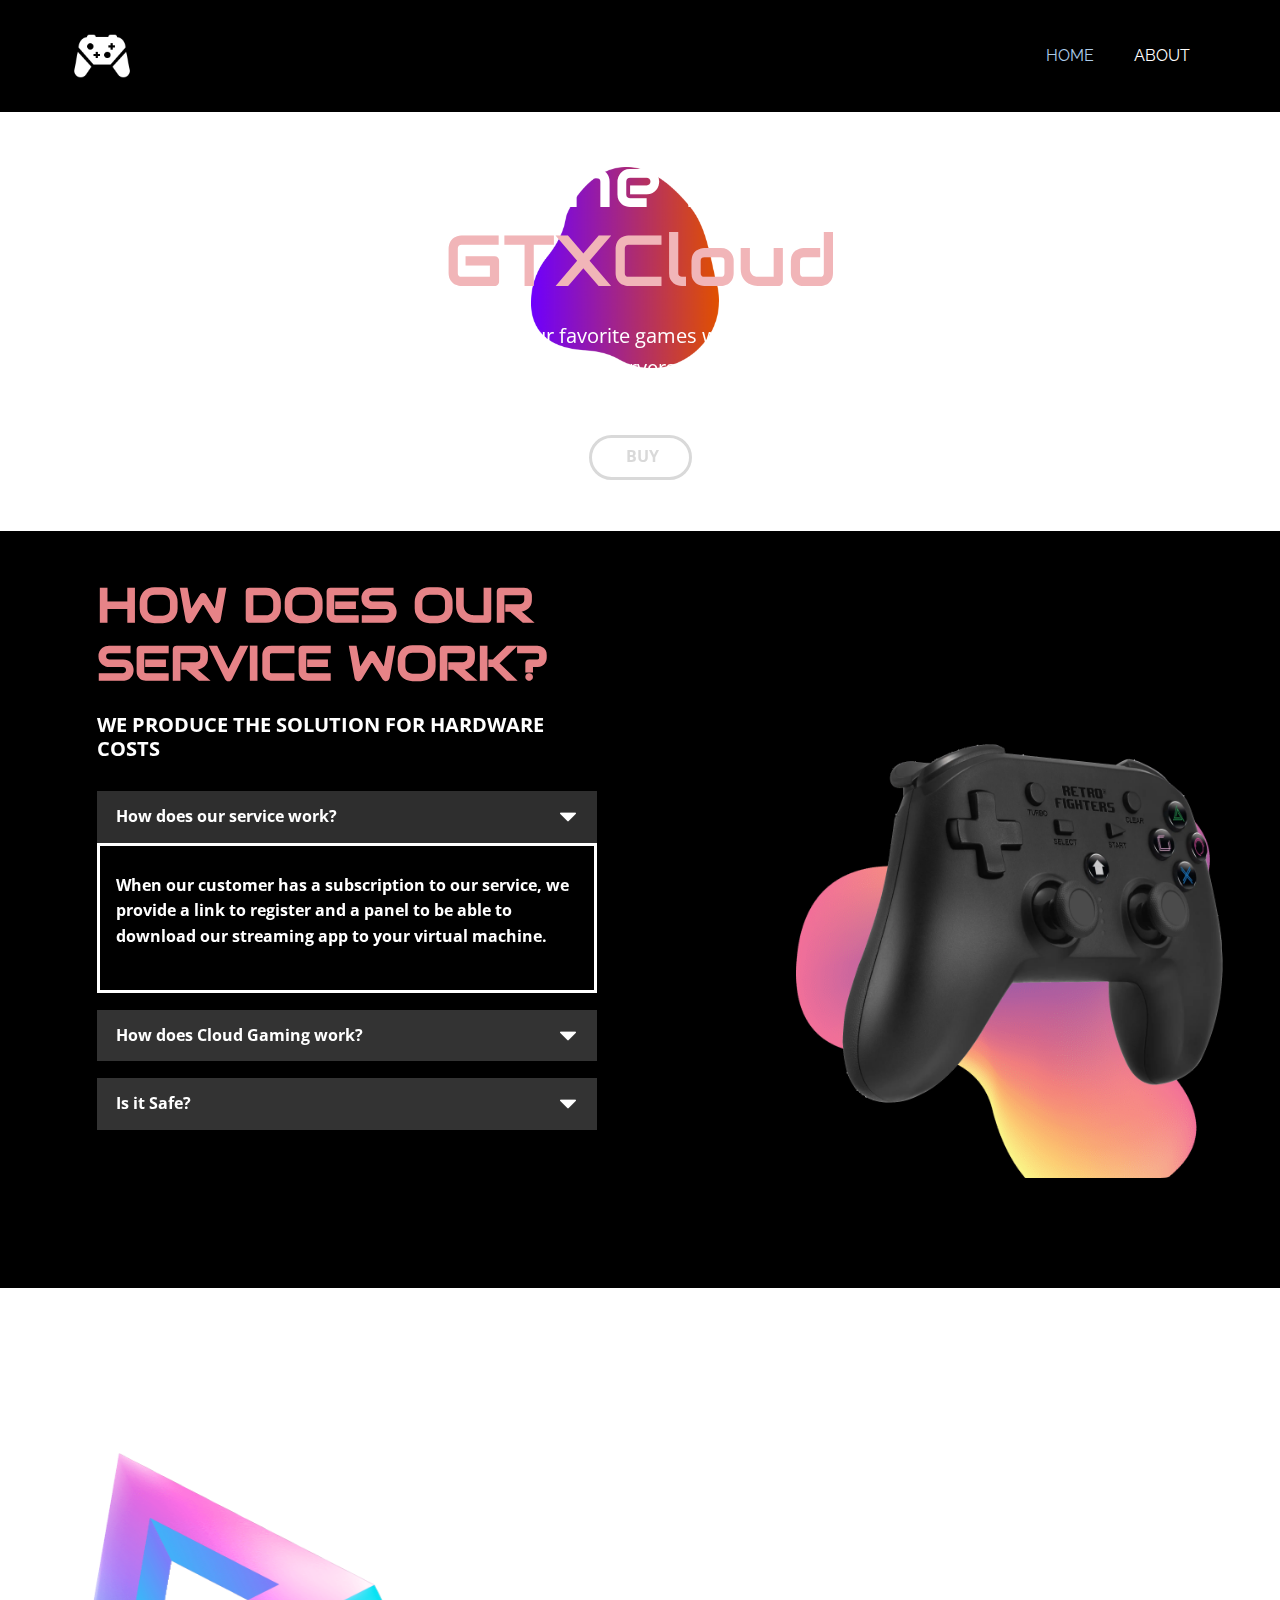
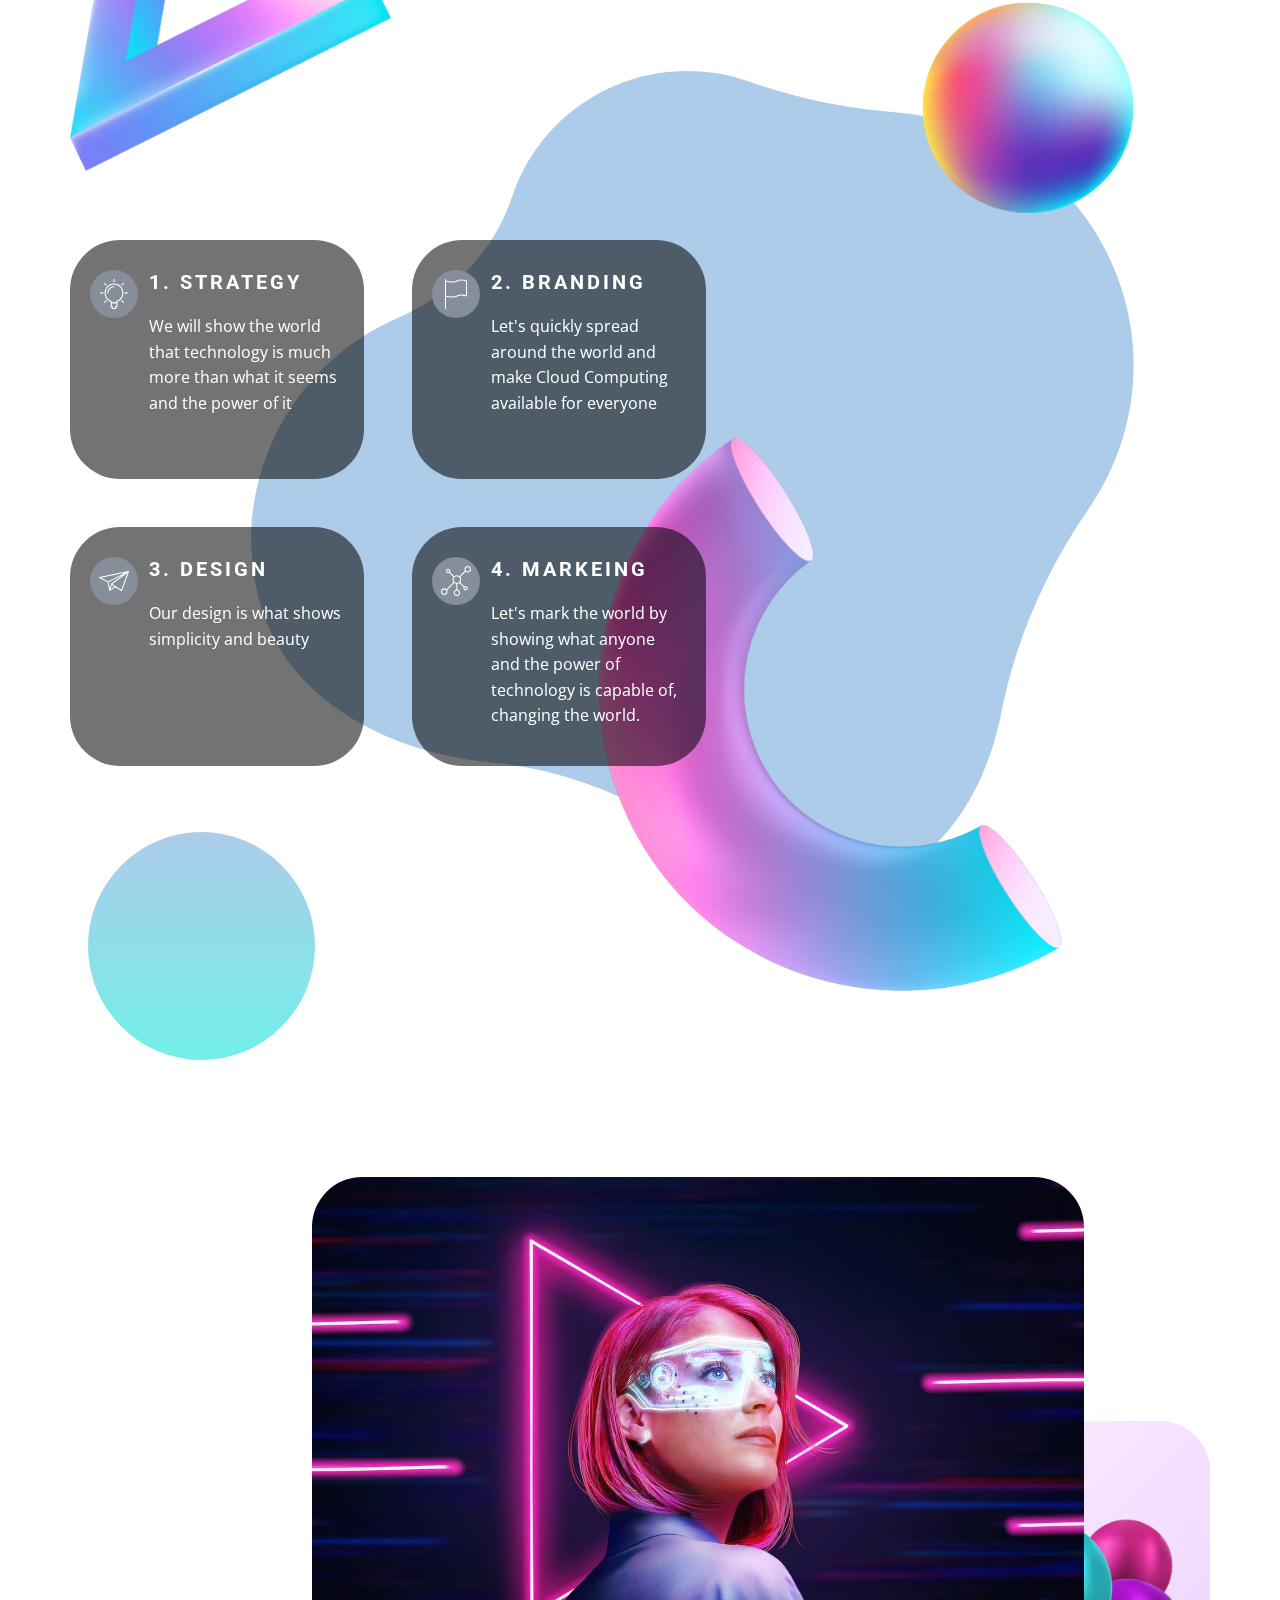
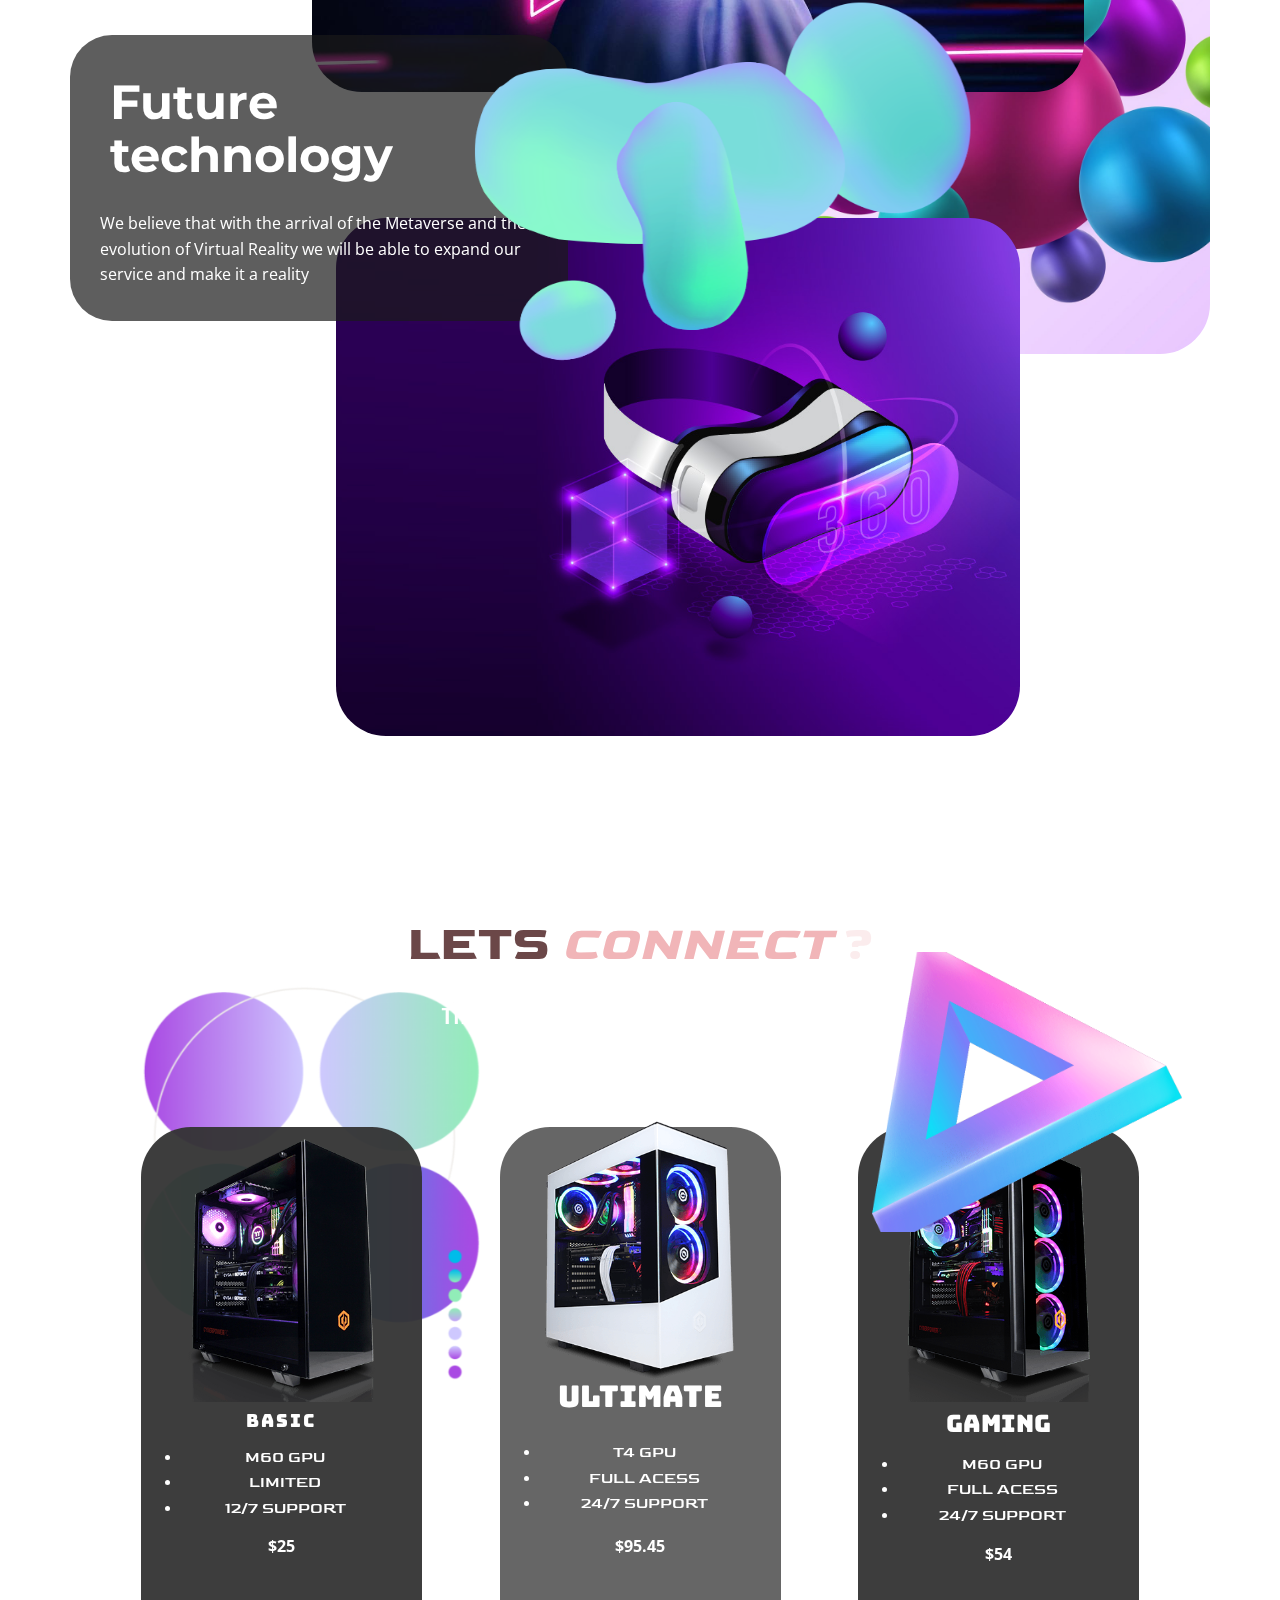
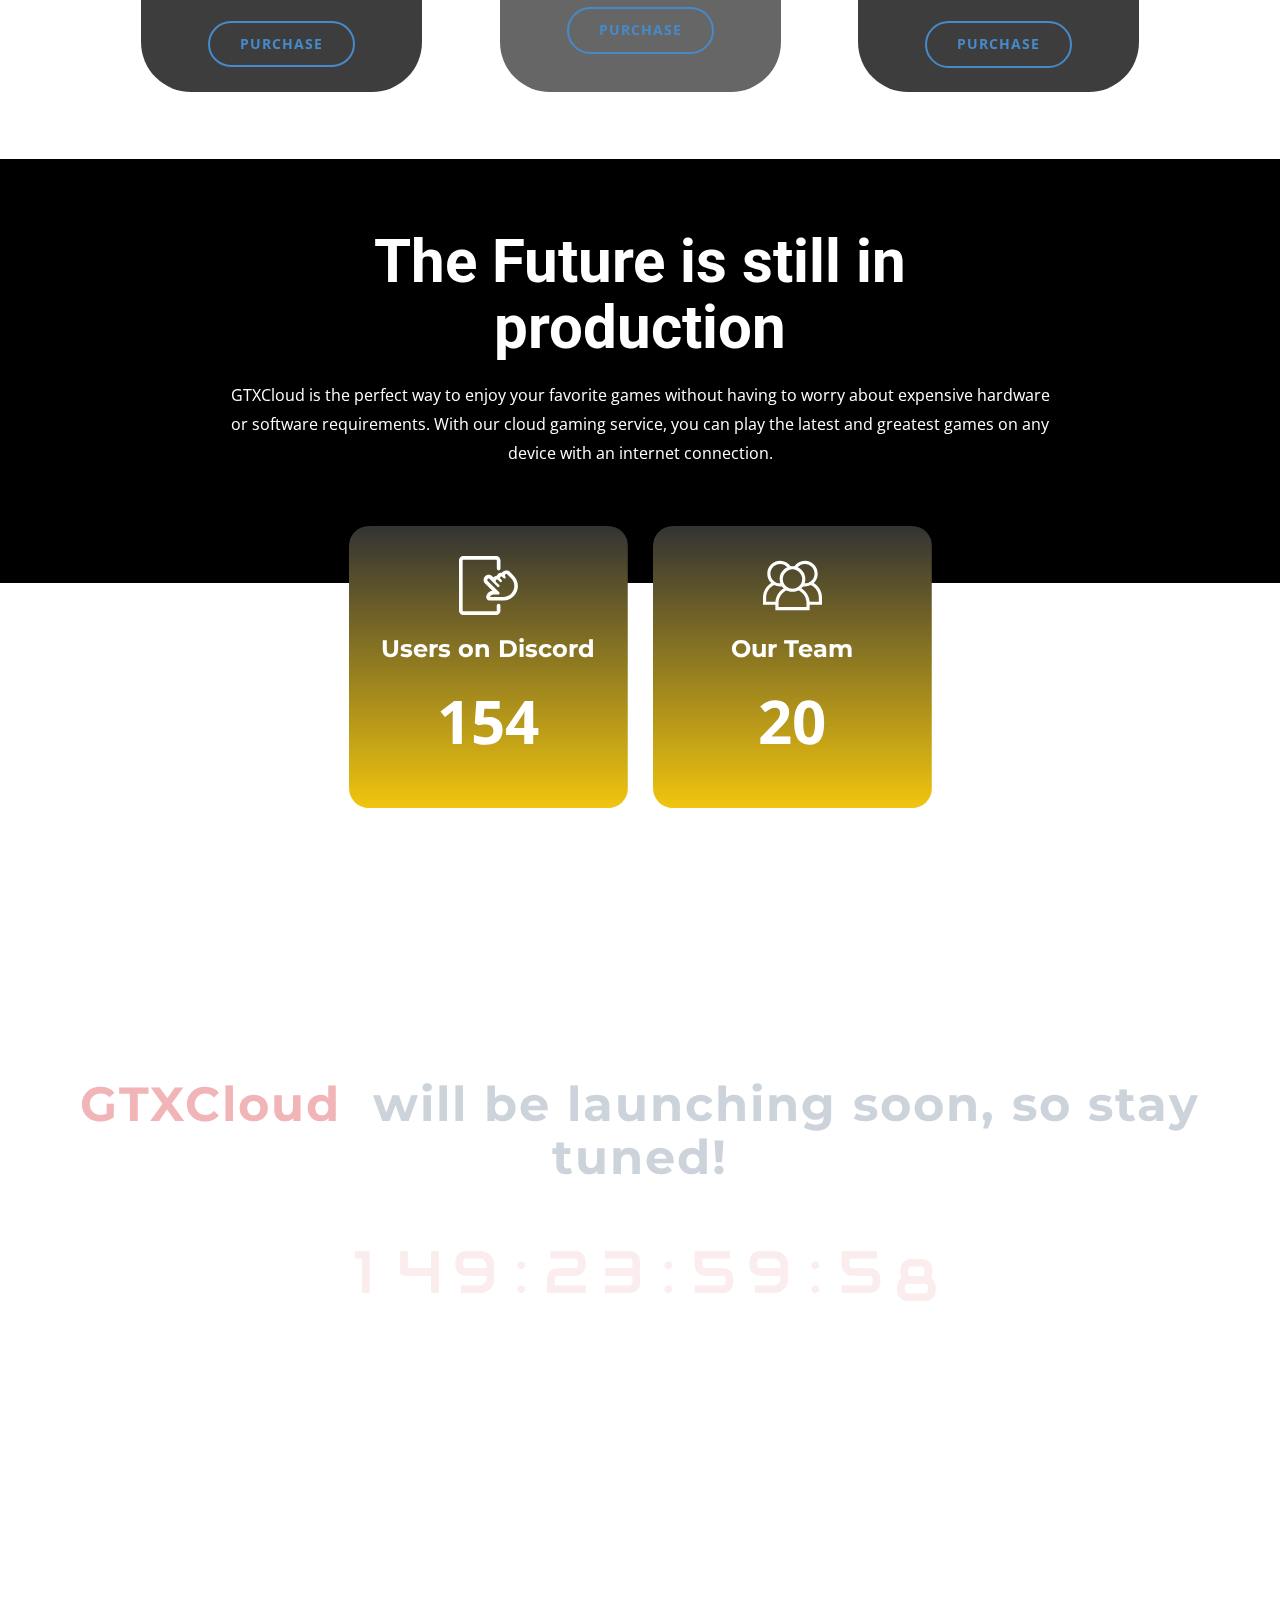
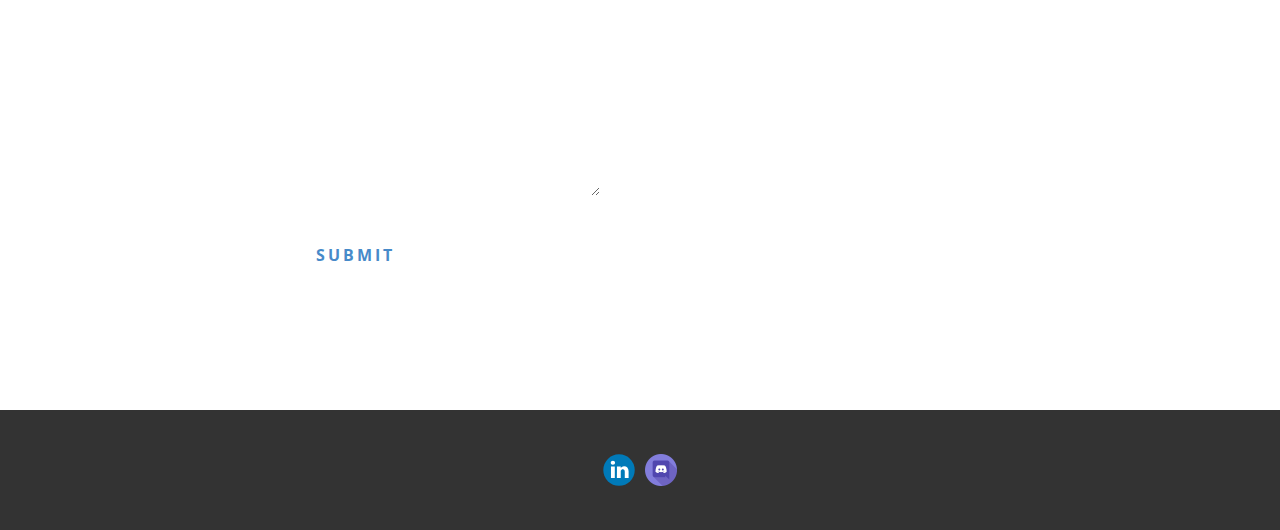
==== commit 4e37e914: "jajaja" ====
--- a/index.html
+++ b/index.html
@@ -36,7 +36,7 @@
     <meta property="og:type" content="website">
   </head>
   <body data-home-page="HOME.html" data-home-page-title="HOME" class="u-body u-overlap u-xl-mode" data-lang="pt"><header class="u-clearfix u-grey-90 u-header u-header" id="sec-2677"><div class="u-clearfix u-sheet u-sheet-1">
-        <a href="https://nicepage.com" class="u-image u-logo u-image-1" data-image-width="90" data-image-height="90">
+        <a href="https://nicepage.com" class="u-hover-feature u-image u-logo u-image-1" data-image-width="90" data-image-height="90" data-animation-name="customAnimationIn" data-animation-duration="1000">
           <img src="images/icons8-nintendo-switch-pro-controller-90.png" class="u-logo-image u-logo-image-1">
         </a>
         <nav class="u-menu u-menu-one-level u-offcanvas u-menu-1">
@@ -153,11 +153,11 @@
         </div>
         <img class="u-hover-feature u-image u-image-default u-preserve-proportions u-image-1" src="images/jjjjjjjjjjjjjjjjjjj.png" alt="" data-image-width="242" data-image-height="241" data-animation-name="customAnimationIn" data-animation-duration="1750" data-animation-delay="500">
         <img class="u-align-left u-hover-feature u-image u-image-contain u-image-default u-preserve-proportions u-image-2" data-image-width="753" data-image-height="746" src="images/nnn-min.png" data-animation-name="customAnimationIn" data-animation-duration="1500" data-animation-delay="500">
-        <img class="u-align-left u-image u-image-contain u-image-default u-preserve-proportions u-image-3" data-image-width="589" data-image-height="704" src="images/uyuy.png" data-animation-name="customAnimationIn" data-animation-duration="1750">
+        <img class="u-align-left u-hover-feature u-image u-image-contain u-image-default u-preserve-proportions u-image-3" data-image-width="589" data-image-height="704" src="images/uyuy.png" data-animation-name="customAnimationIn" data-animation-duration="1750">
         <div class="u-gradient u-hover-feature u-shape u-shape-circle u-shape-2" data-animation-name="customAnimationIn" data-animation-duration="1500" data-animation-delay="250"></div>
         <div class="u-list u-list-1">
           <div class="u-repeater u-repeater-1">
-            <div class="u-black u-container-style u-list-item u-opacity u-opacity-55 u-radius-50 u-repeater-item u-shape-round u-list-item-1">
+            <div class="u-black u-container-style u-hover-feature u-list-item u-opacity u-opacity-55 u-radius-50 u-repeater-item u-shape-round u-list-item-1" data-animation-name="customAnimationIn" data-animation-duration="1000">
               <div class="u-container-layout u-similar-container u-container-layout-1"><span class="u-icon u-icon-circle u-palette-5-dark-1 u-text-white u-icon-1" data-animation-name="customAnimationIn" data-animation-duration="1500" data-animation-delay="500"><svg class="u-svg-link" preserveAspectRatio="xMidYMin slice" viewBox="0 0 54 54" style=""><use xmlns:xlink="http://www.w3.org/1999/xlink" xlink:href="#svg-3847"></use></svg><svg class="u-svg-content" viewBox="0 0 54 54" x="0px" y="0px" id="svg-3847" style="enable-background:new 0 0 54 54;"><g><path d="M27,8c-9.374,0-17,7.626-17,17c0,7.112,4.391,13.412,11,15.9V50c0,0.553,0.447,1,1,1h1v2c0,0.553,0.447,1,1,1h6
 		c0.553,0,1-0.447,1-1v-2h1c0.553,0,1-0.447,1-1v-9.1c6.609-2.488,11-8.788,11-15.9C44,15.626,36.374,8,27,8z M30,49
 		c-0.553,0-1,0.447-1,1v2h-4v-2c0-0.553-0.447-1-1-1h-1v-5h8v5H30z M31.688,39.242C31.277,39.377,31,39.761,31,40.192V42h-8v-1.808
@@ -180,7 +180,7 @@
                 </div>
               </div>
             </div>
-            <div class="u-black u-container-style u-list-item u-opacity u-opacity-55 u-radius-50 u-repeater-item u-shape-round u-list-item-2">
+            <div class="u-black u-container-style u-hover-feature u-list-item u-opacity u-opacity-55 u-radius-50 u-repeater-item u-shape-round u-list-item-2" data-animation-name="customAnimationIn" data-animation-duration="1000">
               <div class="u-container-layout u-similar-container u-container-layout-3"><span class="u-icon u-icon-circle u-palette-5-dark-1 u-text-white u-icon-2" data-animation-name="customAnimationIn" data-animation-duration="1500" data-animation-delay="500"><svg class="u-svg-link" preserveAspectRatio="xMidYMin slice" viewBox="0 0 60 60" style=""><use xmlns:xlink="http://www.w3.org/1999/xlink" xlink:href="#svg-593e"></use></svg><svg class="u-svg-content" viewBox="0 0 60 60" x="0px" y="0px" id="svg-593e" style="enable-background:new 0 0 60 60;"><path d="M51.371,3.146c-0.459-0.185-11.359-4.452-19.84,0.045C24.811,6.758,13.015,4.082,10,3.308V1c0-0.553-0.447-1-1-1  S8,0.447,8,1v3c0,0.014,0.007,0.026,0.008,0.04C8.008,4.052,8,4.062,8,4.074V33v1.074V59c0,0.553,0.447,1,1,1s1-0.447,1-1V35.375  c2.273,0.567,7.227,1.632,12.368,1.632c3.557,0,7.2-0.511,10.101-2.049c7.652-4.061,18.056,0.004,18.16,0.045  c0.309,0.124,0.657,0.086,0.932-0.102C51.835,34.716,52,34.406,52,34.074v-30C52,3.665,51.751,3.298,51.371,3.146z M50,32.665  c-3.26-1.038-11.646-3.096-18.469,0.525C24.812,36.756,13.02,34.082,10,33.308V33V5.375c3.853,0.961,15.381,3.343,22.469-0.417  C39.035,1.475,47.627,3.973,50,4.777V32.665z"></path></svg>
             
             
@@ -193,7 +193,7 @@
                 </div>
               </div>
             </div>
-            <div class="u-black u-container-style u-list-item u-opacity u-opacity-55 u-radius-50 u-repeater-item u-shape-round u-list-item-3">
+            <div class="u-black u-container-style u-hover-feature u-list-item u-opacity u-opacity-55 u-radius-50 u-repeater-item u-shape-round u-list-item-3" data-animation-name="customAnimationIn" data-animation-duration="1000">
               <div class="u-container-layout u-similar-container u-container-layout-5"><span class="u-icon u-icon-circle u-palette-5-dark-1 u-text-white u-icon-3" data-animation-name="customAnimationIn" data-animation-duration="1500" data-animation-delay="500"><svg class="u-svg-link" preserveAspectRatio="xMidYMin slice" viewBox="0 0 60.062 60.062" style=""><use xmlns:xlink="http://www.w3.org/1999/xlink" xlink:href="#svg-83fb"></use></svg><svg class="u-svg-content" viewBox="0 0 60.062 60.062" x="0px" y="0px" id="svg-83fb" style="enable-background:new 0 0 60.062 60.062;"><path d="M60.046,11.196c0.004-0.024,0.011-0.048,0.013-0.072c0.007-0.074-0.001-0.149-0.01-0.224  c-0.002-0.019,0.001-0.037-0.002-0.056c-0.018-0.099-0.051-0.196-0.1-0.289c-0.008-0.016-0.019-0.031-0.028-0.047  c-0.002-0.002-0.002-0.005-0.003-0.008c-0.001-0.002-0.004-0.003-0.005-0.006c-0.007-0.011-0.013-0.023-0.02-0.033  c-0.062-0.091-0.137-0.166-0.221-0.23c-0.019-0.014-0.041-0.022-0.061-0.035c-0.074-0.049-0.152-0.089-0.236-0.116  c-0.037-0.012-0.074-0.018-0.112-0.025c-0.073-0.015-0.146-0.022-0.222-0.02c-0.04,0.001-0.078,0.003-0.118,0.009  c-0.026,0.004-0.051,0-0.077,0.006L0.798,22.046c-0.413,0.086-0.729,0.421-0.788,0.839s0.15,0.828,0.523,1.025l16.632,8.773  l2.917,16.187c-0.002,0.012,0.001,0.025,0,0.037c-0.01,0.08-0.011,0.158-0.001,0.237c0.005,0.04,0.01,0.078,0.02,0.117  c0.023,0.095,0.06,0.184,0.11,0.268c0.01,0.016,0.01,0.035,0.021,0.051c0.003,0.005,0.008,0.009,0.012,0.013  c0.013,0.019,0.031,0.034,0.046,0.053c0.047,0.058,0.096,0.111,0.152,0.156c0.009,0.007,0.015,0.018,0.025,0.025  c0.015,0.011,0.032,0.014,0.047,0.024c0.061,0.04,0.124,0.073,0.191,0.099c0.027,0.01,0.052,0.022,0.08,0.03  c0.09,0.026,0.183,0.044,0.277,0.044c0.001,0,0.002,0,0.003,0h0c0,0,0,0,0,0c0.004,0,0.008-0.002,0.012-0.002  c0.017,0.001,0.034,0.002,0.051,0.002c0.277,0,0.527-0.124,0.712-0.315l11.079-7.386l11.6,7.54c0.164,0.106,0.354,0.161,0.545,0.161  c0.105,0,0.212-0.017,0.315-0.051c0.288-0.096,0.518-0.318,0.623-0.604l13.996-37.989c0.013-0.034,0.024-0.069,0.033-0.105  c0.004-0.015,0.005-0.03,0.008-0.044C60.042,11.22,60.044,11.208,60.046,11.196z M48.464,17.579L24.471,35.22  c-0.039,0.029-0.07,0.065-0.104,0.099c-0.013,0.012-0.026,0.022-0.037,0.035c-0.021,0.023-0.04,0.046-0.059,0.071  c-0.018,0.024-0.032,0.049-0.048,0.074c-0.037,0.06-0.068,0.122-0.092,0.188c-0.005,0.013-0.013,0.023-0.017,0.036  c-0.001,0.004-0.005,0.006-0.006,0.01l-2.75,8.937l-2.179-12.091L48.464,17.579z M22.908,46.594l2.726-9.004l4.244,2.759  l1.214,0.789l-4.124,2.749L22.908,46.594z M52.044,13.498L18.071,30.899l-14.14-7.458L52.044,13.498z M44.559,47.504L29.154,37.492  l-2.333-1.517l30.154-22.172L44.559,47.504z"></path></svg>
             
             
@@ -206,7 +206,7 @@
                 </div>
               </div>
             </div>
-            <div class="u-black u-container-style u-list-item u-opacity u-opacity-55 u-radius-50 u-repeater-item u-shape-round u-list-item-4">
+            <div class="u-black u-container-style u-hover-feature u-list-item u-opacity u-opacity-55 u-radius-50 u-repeater-item u-shape-round u-list-item-4" data-animation-name="customAnimationIn" data-animation-duration="1000">
               <div class="u-container-layout u-similar-container u-container-layout-7"><span class="u-icon u-icon-circle u-palette-5-dark-1 u-text-white u-icon-4" data-animation-name="customAnimationIn" data-animation-duration="1500" data-animation-delay="500"><svg class="u-svg-link" preserveAspectRatio="xMidYMin slice" viewBox="0 0 55 55" style=""><use xmlns:xlink="http://www.w3.org/1999/xlink" xlink:href="#svg-96ca"></use></svg><svg class="u-svg-content" viewBox="0 0 55 55" x="0px" y="0px" id="svg-96ca" style="enable-background:new 0 0 55 55;"><path d="M49,0c-3.309,0-6,2.691-6,6c0,1.035,0.263,2.009,0.726,2.86l-9.829,9.829C32.542,17.634,30.846,17,29,17
 	s-3.542,0.634-4.898,1.688l-7.669-7.669C16.785,10.424,17,9.74,17,9c0-2.206-1.794-4-4-4S9,6.794,9,9s1.794,4,4,4
 	c0.74,0,1.424-0.215,2.019-0.567l7.669,7.669C21.634,21.458,21,23.154,21,25s0.634,3.542,1.688,4.897L10.024,42.562
@@ -232,14 +232,17 @@
           </div>
         </div>
         <div class="u-align-left u-container-style u-expanded-width-xs u-group u-shape-rectangle u-group-5" data-animation-name="customAnimationIn" data-animation-duration="1750" data-animation-delay="750">
-          <div class="u-container-layout">
-            <h2 class="u-text u-text-default u-text-white u-text-9">About Us</h2>
-            <p class="u-text u-text-10"> We are a Startup from Romania passionate about Technologies and with the desire to change our future using it!</p>
-            <p class="u-text u-text-black u-text-default u-text-11">Image by <a href="https://www.freepik.com/psd/mockup" class="u-border-1 u-border-grey-75 u-btn u-button-style u-none u-text-body-color u-btn-1">Freepik</a>
-            </p>
-          </div>
-        </div>
-      </div>
+          <div class="u-container-layout u-container-layout-9">
+            <h2 class="u-text u-text-default u-text-white u-text-9" data-animation-name="customAnimationIn" data-animation-duration="1000">About Us</h2>
+            <p class="u-text u-text-10" data-animation-name="customAnimationIn" data-animation-duration="1000"> We are a Startup from Romania passionate about Technologies and with the desire to change our future using it!</p>
+          </div>
+        </div>
+      </div>
+      
+      
+      
+      
+      
       
       
       
@@ -254,14 +257,16 @@
         <img class="u-hover-feature u-image u-image-round u-radius-50 u-image-1" src="images/rt-min.jpg" data-image-width="1980" data-image-height="1320" data-animation-name="customAnimationIn" data-animation-duration="1000" data-animation-delay="0">
         <img class="u-hover-feature u-image u-image-round u-radius-50 u-image-2" src="images/fgfgf.jpg" data-image-width="1380" data-image-height="920" data-animation-name="customAnimationIn" data-animation-duration="1000" data-animation-delay="0">
         <img class="u-hover-feature u-image u-image-round u-radius-50 u-image-3" src="images/fgggggggg.jpg" data-image-width="982" data-image-height="743" data-animation-name="customAnimationIn" data-animation-duration="1000" data-animation-delay="0">
-        <div class="u-align-left u-container-style u-grey-90 u-group u-opacity u-opacity-70 u-radius-42 u-shape-round u-group-1" data-animation-name="customAnimationIn" data-animation-duration="1000">
+        <div class="u-align-left u-container-style u-grey-90 u-group u-hover-feature u-opacity u-opacity-70 u-radius-42 u-shape-round u-group-1" data-animation-name="customAnimationIn" data-animation-duration="1000">
           <div class="u-container-layout u-container-layout-1">
-            <h2 class="u-custom-font u-font-montserrat u-text u-text-body-alt-color u-text-1" data-animation-name="customAnimationIn" data-animation-duration="1000" data-animation-direction="Left"> Future technology</h2>
+            <h2 class="u-custom-font u-font-montserrat u-hover-feature u-text u-text-body-alt-color u-text-1" data-animation-name="customAnimationIn" data-animation-duration="1000" data-animation-direction="Left"> Future technology</h2>
             <p class="u-text u-text-2" data-animation-name="customAnimationIn" data-animation-duration="1000"> We believe that with the arrival of the Metaverse and the evolution of Virtual Reality we will be able to expand our service and make it a reality</p>
           </div>
         </div>
         <img class="u-image u-image-default u-image-4" src="images/element-natureza.png" alt="" data-image-width="727" data-image-height="628" data-animation-name="customAnimationIn" data-animation-duration="1000">
       </div>
+      
+      
       
       
       
@@ -288,7 +293,7 @@
         <div class="u-clearfix u-gutter-78 u-layout-wrap u-layout-wrap-1">
           <div class="u-layout">
             <div class="u-layout-row">
-              <div class="u-container-style u-grey-80 u-hover-feature u-layout-cell u-left-cell u-opacity u-opacity-95 u-radius-36 u-shape-round u-size-20 u-size-20-md u-layout-cell-1" data-animation-name="customAnimationIn" data-animation-duration="1000" data-animation-delay="0">
+              <div class="u-container-style u-grey-80 u-hover-feature u-layout-cell u-left-cell u-opacity u-opacity-95 u-radius-50 u-shape-round u-size-20 u-size-20-md u-layout-cell-1" data-animation-name="customAnimationIn" data-animation-duration="1000" data-animation-delay="0">
                 <div class="u-container-layout u-container-layout-2">
                   <img class="u-image u-image-round u-radius-10 u-image-2" src="images/pc.png" data-image-width="400" data-image-height="400" data-animation-name="customAnimationIn" data-animation-duration="1000" data-animation-delay="0">
                   <h4 class="u-align-center u-custom-font u-text u-text-body-alt-color u-text-4">BASIC</h4>
@@ -298,9 +303,10 @@
                     <li>12/7 SUPPORT</li>
                   </ul>
                   <p class="u-align-center u-text u-text-body-alt-color u-text-6">$25</p>
-                </div>
-              </div>
-              <div class="u-container-style u-grey-80 u-hover-feature u-layout-cell u-opacity u-opacity-75 u-radius-36 u-shape-round u-size-20 u-size-20-md u-layout-cell-2" data-animation-name="customAnimationIn" data-animation-duration="1000" data-animation-delay="0">
+                  <a href="HOME.html#carousel_e8c1" data-page-id="533625120" class="u-border-2 u-border-hover-palette-1-base u-border-palette-1-base u-btn u-btn-round u-button-style u-hover-feature u-hover-palette-1-base u-none u-radius-50 u-btn-1" data-animation-name="" data-animation-duration="0" data-animation-delay="0" data-animation-direction="">PURCHASE</a>
+                </div>
+              </div>
+              <div class="u-container-style u-grey-80 u-hover-feature u-layout-cell u-opacity u-opacity-75 u-radius-50 u-shape-round u-size-20 u-size-20-md u-layout-cell-2" data-animation-name="customAnimationIn" data-animation-duration="1000" data-animation-delay="0">
                 <div class="u-container-layout u-container-layout-3">
                   <img class="u-image u-image-round u-radius-10 u-image-3" src="images/CS-450-162_400.webp" data-image-width="400" data-image-height="400" data-animation-name="customAnimationIn" data-animation-duration="1000" data-animation-delay="0">
                   <h3 class="u-align-center u-custom-font u-text u-text-7">ULTIMATE</h3>
@@ -310,9 +316,10 @@
                     <li>24/7 SUPPORT</li>
                   </ul>
                   <p class="u-align-center u-text u-text-body-alt-color u-text-9">$95.45</p>
-                </div>
-              </div>
-              <div class="u-container-style u-grey-80 u-hover-feature u-layout-cell u-opacity u-opacity-95 u-radius-36 u-right-cell u-shape-round u-size-20 u-size-20-md u-layout-cell-3" data-animation-name="customAnimationIn" data-animation-duration="1000" data-animation-delay="0">
+                  <a href="HOME.html#carousel_7aa9" data-page-id="533625120" class="u-border-2 u-border-hover-palette-1-base u-border-palette-1-base u-btn u-btn-round u-button-style u-hover-feature u-hover-palette-1-base u-none u-radius-50 u-btn-2" data-animation-name="" data-animation-duration="0" data-animation-delay="0" data-animation-direction="">PURCHASE</a>
+                </div>
+              </div>
+              <div class="u-container-style u-grey-80 u-hover-feature u-layout-cell u-opacity u-opacity-95 u-radius-50 u-right-cell u-shape-round u-size-20 u-size-20-md u-layout-cell-3" data-animation-name="customAnimationIn" data-animation-duration="1000" data-animation-delay="0">
                 <div class="u-container-layout u-container-layout-4">
                   <img class="u-image u-image-round u-radius-30 u-image-4" src="images/cs-450-148_400.webp" data-image-width="400" data-image-height="400" data-animation-name="customAnimationIn" data-animation-duration="1000" data-animation-delay="0">
                   <h4 class="u-align-center u-custom-font u-text u-text-10">GAMING</h4>
@@ -323,6 +330,7 @@
                   </ul>
                   <p class="u-align-center u-text u-text-body-alt-color u-text-12">$54<br>
                   </p>
+                  <a href="HOME.html#carousel_7aa9" data-page-id="533625120" class="u-border-2 u-border-hover-palette-1-base u-border-palette-1-base u-btn u-btn-round u-button-style u-hover-feature u-hover-palette-1-base u-none u-radius-50 u-btn-3">PURCHASE</a>
                 </div>
               </div>
             </div>
@@ -330,6 +338,8 @@
         </div>
         <img class="u-hover-feature u-image u-image-default u-image-5" src="images/nnn-min.png" alt="" data-image-width="753" data-image-height="746" data-animation-name="customAnimationIn" data-animation-duration="1000" data-animation-direction="">
       </div>
+      
+      
       
       
       
@@ -348,14 +358,14 @@
       <div class="u-black u-expanded-width u-shape u-shape-rectangle u-shape-1"></div>
       <div class="u-align-center u-container-style u-group u-group-1">
         <div class="u-container-layout u-valign-top u-container-layout-1">
-          <h2 class="u-text u-text-body-alt-color u-text-default u-text-1"> The Future is still in production</h2>
-          <p class="u-text u-text-body-alt-color u-text-2"> GTXCloud is the perfect way to enjoy your favorite games without having to worry about expensive hardware or software requirements. With our cloud gaming service, you can play the latest and greatest games on any device with an internet connection.<br>
+          <h2 class="u-hover-feature u-text u-text-body-alt-color u-text-default u-text-1" data-animation-name="customAnimationIn" data-animation-duration="1000"> The Future is still in production</h2>
+          <p class="u-hover-feature u-text u-text-body-alt-color u-text-2" data-animation-name="customAnimationIn" data-animation-duration="1000"> GTXCloud is the perfect way to enjoy your favorite games without having to worry about expensive hardware or software requirements. With our cloud gaming service, you can play the latest and greatest games on any device with an internet connection.<br>
           </p>
         </div>
       </div>
       <div class="u-list u-list-1">
         <div class="u-repeater u-repeater-1">
-          <div class="u-align-center u-container-style u-gradient u-list-item u-radius-20 u-repeater-item u-shape-round u-video-cover u-list-item-1" data-animation-name="zoomIn" data-animation-duration="2000" data-animation-direction="">
+          <div class="u-align-center u-container-style u-gradient u-hover-feature u-list-item u-radius-20 u-repeater-item u-shape-round u-video-cover u-list-item-1" data-animation-name="zoomIn" data-animation-duration="2000" data-animation-direction="">
             <div class="u-container-layout u-similar-container u-container-layout-2"><span class="u-icon u-icon-circle u-text-white u-icon-1">
             <svg class="u-svg-link" preserveAspectRatio="xMidYMin slice" viewBox="0 0 128 128" style=""><use xmlns:xlink="http://www.w3.org/1999/xlink" xlink:href="#svg-e6b7"></use></svg>
             <svg class="u-svg-content" viewBox="0 0 128 128" id="svg-e6b7"><path d="m102.7 39.2c0.8 0 1.5 0.3 2.1 0.9l7.8 7.8c4.8 4.8 7.7 11.5 7.4 18.3-0.6 12.6-11 22.6-23.7 22.6h-29c-0.1 0-0.1-0.1-0.1-0.2 1.1-3 4.1-5.2 7.5-5.2h10.5c0.9 0 1.8-0.4 2.3-1.1 0.8-1.1 0.7-2.6-0.3-3.5l-24.9-24.8c-0.6-0.6-0.9-1.3-0.9-2.1s0.3-1.5 0.9-2.1 1.3-0.8 2.1-0.8 1.5 0.3 2.1 0.8l16.9 16.9c0.5 0.5 1.2 0.8 1.9 0.8s1.4-0.3 1.9-0.8 0.8-1.2 0.8-1.9-0.3-1.4-0.8-1.9l-6.7-6.7c-0.6-0.6-0.9-1.3-0.9-2.1s0.3-1.5 0.9-2.1 1.3-0.8 2.1-0.8 1.5 0.3 2.1 0.8l4 4c0.5 0.5 1.2 0.8 1.9 0.8s1.4-0.3 1.9-0.8 0.8-1.2 0.8-1.9-0.3-1.4-0.8-1.9l-2.7-2.7c-0.5-0.5-0.8-1.2-0.8-2s0.3-1.5 0.9-2.1 1.3-0.9 2.1-0.9 1.5 0.3 2.1 0.9l2.7 2.7c0.5 0.5 1.2 0.8 1.9 0.8s1.4-0.3 1.9-0.8 0.8-1.2 0.8-1.9-0.2-1.3-0.7-1.8c-0.8-0.9-1.2-2.1-0.8-3.3 0.5-1.3 1.6-1.9 2.8-1.9m0-8c-2.9 0-5.7 1.1-7.8 3.2-0.7 0.7-1.2 1.4-1.7 2.1 0 0-0.1 0.1-0.1 0-0.4 0-0.8-0.1-1.1-0.1-2.9 0-5.7 1.1-7.8 3.2-1 1-1.8 2.2-2.3 3.4 0 0 0 0.1-0.1 0.1-2.6 0.2-5.1 1.3-6.9 3.2l-0.2 0.2-2.5-2.5c-2-2-4.9-3.2-7.8-3.2s-5.7 1.1-7.8 3.2-3.2 4.9-3.2 7.8c0 3 1.2 5.7 3.2 7.8l15.8 15.8c0.1 0.1 0 0.2-0.1 0.2-5.8 0.8-10.8 4.8-12.8 10.5-1.9 5.2 2 10.7 7.5 10.7h29.1c8.5 0 16.4-3.3 22.4-9.3 6.1-6.1 9.4-14.3 9.3-23-0.1-8.4-3.8-16.4-9.8-22.4l-7.8-7.8c-1.8-2-4.6-3.1-7.5-3.1z"></path><path d="m82.1 118c0 1.1-0.9 2-2 2h-70.2c-1.1 0-2-0.9-2-2v-108c0-1.1 0.9-2 2-2h70.1c1.1 0 2 0.9 2 2v16.9c0 2.2 1.8 4 4 4s4-1.8 4-4v-16.9c0-5.5-4.5-10-9.9-10h-70.2c-5.4 0-9.9 4.5-9.9 10v108c0 5.5 4.5 10 9.9 10h70.1c5.5 0 9.9-4.5 9.9-10v-10.6c0-2.2-1.8-4-4-4s-4 1.8-4 4v10.6z"></path></svg>
@@ -364,7 +374,7 @@
               <p class="u-text u-text-body-alt-color u-text-default u-text-4" data-animation-name="counter" data-animation-event="scroll" data-animation-duration="3000">154</p>
             </div>
           </div>
-          <div class="u-align-center u-container-style u-gradient u-list-item u-radius-20 u-repeater-item u-shape-round u-video-cover u-list-item-2" data-animation-name="zoomIn" data-animation-duration="2000" data-animation-direction="">
+          <div class="u-align-center u-container-style u-gradient u-hover-feature u-list-item u-radius-20 u-repeater-item u-shape-round u-video-cover u-list-item-2" data-animation-name="zoomIn" data-animation-duration="2000" data-animation-direction="">
             <div class="u-container-layout u-similar-container u-container-layout-3"><span class="u-icon u-icon-circle u-text-white u-icon-2"><svg class="u-svg-link" preserveAspectRatio="xMidYMin slice" viewBox="0 0 372.483 372.483" style=""><use xmlns:xlink="http://www.w3.org/1999/xlink" xlink:href="#svg-32f8"></use></svg><svg class="u-svg-content" viewBox="0 0 372.483 372.483" x="0px" y="0px" id="svg-32f8" style="enable-background:new 0 0 372.483 372.483;"><g id="XMLID_10_"><g><path d="M372.482,263.045c0-21.796-6.527-42.842-18.877-60.863c-8.883-12.962-20.322-23.726-33.578-31.725    c15.607-14.78,25.372-35.67,25.372-58.811c0-44.684-36.354-81.038-81.037-81.038c-26.496,0-51.316,13.104-66.392,34.615    c-3.831-0.558-7.745-0.859-11.729-0.859s-7.897,0.302-11.728,0.859c-15.077-21.511-39.897-34.615-66.392-34.615    c-44.684,0-81.038,36.354-81.038,81.038c0,23.141,9.765,44.031,25.373,58.811c-13.257,7.998-24.696,18.763-33.578,31.724    C6.528,220.203,0,241.249,0,263.045v45.075h78.121v33.755h216.242V308.12h78.12v-45.075H372.482z M264.362,50.609    c33.656,0,61.037,27.381,61.037,61.038s-27.381,61.038-61.037,61.038c-0.603,0-1.206-0.009-1.81-0.027    c0.046-0.128,0.084-0.259,0.129-0.387c1.042-2.954,1.911-5.988,2.608-9.087c0.049-0.22,0.105-0.438,0.152-0.659    c0.181-0.836,0.34-1.68,0.495-2.526c0.073-0.4,0.148-0.799,0.215-1.2c0.126-0.755,0.24-1.513,0.345-2.274    c0.073-0.529,0.139-1.058,0.202-1.588c0.079-0.672,0.156-1.345,0.219-2.022c0.064-0.691,0.112-1.383,0.158-2.076    c0.036-0.546,0.081-1.09,0.106-1.639c0.055-1.177,0.086-2.356,0.09-3.536c0-0.087,0.007-0.172,0.007-0.26    c0-0.047-0.004-0.094-0.004-0.141c-0.002-1.205-0.037-2.403-0.091-3.597c-0.016-0.347-0.037-0.693-0.057-1.039    c-0.059-1.015-0.136-2.025-0.231-3.03c-0.022-0.228-0.04-0.456-0.063-0.683c-3.022-29.209-21.475-54.21-48.095-65.774    C230.208,58.253,246.8,50.609,264.362,50.609z M165.122,88.131c0.195-0.071,0.392-0.138,0.587-0.208    c0.607-0.217,1.219-0.423,1.834-0.622c0.466-0.149,0.935-0.293,1.407-0.431c0.343-0.101,0.687-0.198,1.032-0.294    c0.616-0.169,1.235-0.334,1.86-0.485c4.62-1.122,9.438-1.731,14.397-1.731c4.963,0.004,9.783,0.614,14.404,1.736    c0.621,0.15,1.236,0.314,1.849,0.482c0.35,0.097,0.7,0.195,1.047,0.298c0.466,0.137,0.93,0.279,1.391,0.426    c0.623,0.201,1.242,0.409,1.856,0.629c0.189,0.067,0.378,0.131,0.566,0.2c20.413,7.549,35.718,25.716,39.182,47.763    c0.027,0.176,0.053,0.353,0.079,0.53c0.111,0.747,0.204,1.5,0.287,2.255c0.03,0.278,0.062,0.555,0.089,0.834    c0.066,0.689,0.115,1.383,0.159,2.079c0.018,0.298,0.043,0.595,0.057,0.894c0.042,0.889,0.065,1.783,0.068,2.682    c0,0.078,0.005,0.154,0.005,0.232c0,0.036-0.002,0.073-0.002,0.109c-0.002,0.87-0.028,1.734-0.066,2.595    c-0.012,0.271-0.024,0.542-0.04,0.812c-0.047,0.832-0.109,1.66-0.189,2.482c-0.031,0.318-0.073,0.635-0.109,0.952    c-0.061,0.532-0.129,1.063-0.203,1.591c-0.058,0.411-0.116,0.823-0.182,1.232c-0.101,0.623-0.213,1.242-0.333,1.859    c-0.107,0.549-0.224,1.096-0.346,1.642c-0.073,0.329-0.149,0.658-0.228,0.985c-0.195,0.811-0.409,1.617-0.637,2.42    c-0.091,0.319-0.176,0.64-0.272,0.956c-0.139,0.46-0.289,0.916-0.438,1.372c-0.12,0.365-0.243,0.728-0.37,1.09    c-0.144,0.411-0.286,0.823-0.438,1.231c-0.259,0.693-0.531,1.38-0.814,2.061c-0.126,0.304-0.26,0.605-0.391,0.908    c-0.247,0.567-0.501,1.131-0.765,1.689c-0.031,0.066-0.062,0.132-0.093,0.198c-0.095,0.198-0.189,0.397-0.286,0.595    c-0.296,0.604-0.604,1.201-0.92,1.793c-0.123,0.23-0.242,0.463-0.368,0.692c-0.008,0.015-0.016,0.029-0.024,0.043    c-0.346,0.63-0.707,1.25-1.074,1.866c-0.146,0.244-0.29,0.489-0.439,0.73c-0.4,0.649-0.811,1.291-1.234,1.923    c-0.263,0.393-0.538,0.778-0.81,1.165c-0.231,0.328-0.461,0.657-0.698,0.98c-0.307,0.418-0.62,0.831-0.938,1.242    c-0.216,0.279-0.434,0.556-0.654,0.832c-0.336,0.42-0.675,0.838-1.021,1.249c-0.215,0.255-0.436,0.505-0.655,0.756    c-0.36,0.413-0.719,0.827-1.089,1.23c-0.22,0.239-0.448,0.469-0.672,0.705c-0.602,0.635-1.218,1.256-1.846,1.865    c-0.373,0.361-0.744,0.723-1.126,1.074c-0.264,0.243-0.535,0.479-0.804,0.718c-0.438,0.389-0.879,0.774-1.328,1.15    c-0.228,0.191-0.458,0.38-0.689,0.568c-0.543,0.442-1.093,0.875-1.652,1.299c-0.152,0.115-0.302,0.232-0.455,0.346    c-10.16,7.553-22.736,12.03-36.34,12.03c-13.605,0-26.183-4.478-36.343-12.033c-0.15-0.112-0.297-0.227-0.446-0.34    c-0.561-0.425-1.114-0.861-1.659-1.305c-0.229-0.187-0.458-0.374-0.684-0.564c-0.451-0.378-0.893-0.765-1.333-1.155    c-0.267-0.238-0.537-0.472-0.8-0.714c-0.383-0.352-0.755-0.715-1.129-1.076c-0.631-0.611-1.248-1.234-1.852-1.871    c-0.221-0.233-0.447-0.46-0.664-0.696c-0.371-0.404-0.73-0.819-1.09-1.232c-0.219-0.251-0.439-0.5-0.654-0.755    c-0.347-0.411-0.685-0.829-1.021-1.248c-0.22-0.276-0.439-0.553-0.655-0.833c-0.317-0.41-0.63-0.823-0.937-1.241    c-0.237-0.324-0.468-0.654-0.699-0.983c-0.272-0.386-0.546-0.77-0.808-1.162c-0.425-0.635-0.838-1.279-1.239-1.93    c-0.147-0.239-0.289-0.48-0.433-0.721c-0.373-0.625-0.738-1.253-1.089-1.892c-0.129-0.235-0.251-0.474-0.378-0.71    c-0.316-0.594-0.625-1.193-0.922-1.798c-0.106-0.215-0.209-0.432-0.312-0.648c-0.016-0.033-0.031-0.066-0.046-0.099    c-0.277-0.584-0.542-1.174-0.801-1.769c-0.123-0.283-0.248-0.565-0.366-0.849c-0.29-0.696-0.567-1.398-0.832-2.106    c-0.143-0.382-0.275-0.768-0.41-1.153c-0.139-0.395-0.273-0.793-0.404-1.192c-0.141-0.432-0.283-0.864-0.415-1.298    c-0.197-0.649-0.383-1.302-0.558-1.959c-0.123-0.461-0.234-0.926-0.347-1.39c-0.088-0.365-0.173-0.73-0.254-1.097    c-0.1-0.45-0.201-0.899-0.291-1.351c-0.139-0.704-0.266-1.412-0.38-2.124c-0.062-0.384-0.116-0.769-0.171-1.153    c-0.081-0.569-0.154-1.141-0.219-1.715c-0.032-0.283-0.069-0.566-0.098-0.849c-0.083-0.843-0.146-1.692-0.194-2.544    c-0.014-0.245-0.025-0.49-0.036-0.735c-0.041-0.911-0.07-1.825-0.07-2.745c0-0.986,0.028-1.965,0.075-2.94    c0.013-0.265,0.035-0.528,0.05-0.792c0.044-0.732,0.097-1.462,0.167-2.188c0.024-0.253,0.053-0.505,0.08-0.757    c0.086-0.786,0.183-1.568,0.299-2.345c0.022-0.151,0.044-0.303,0.068-0.454C129.393,113.864,144.701,95.685,165.122,88.131z     M47.083,111.647c0-33.656,27.381-61.038,61.038-61.038c17.563,0,34.154,7.645,45.625,20.529    c-26.629,11.568-45.086,36.581-48.099,65.802c-0.021,0.198-0.036,0.397-0.055,0.596c-0.1,1.041-0.179,2.086-0.239,3.137    c-0.018,0.32-0.038,0.639-0.053,0.96c-0.057,1.251-0.096,2.506-0.096,3.77c0,1.276,0.037,2.549,0.097,3.821    c0.024,0.512,0.066,1.019,0.099,1.528c0.049,0.732,0.099,1.464,0.167,2.194c0.06,0.649,0.134,1.294,0.21,1.939    c0.066,0.562,0.136,1.122,0.214,1.682c0.102,0.735,0.212,1.467,0.333,2.196c0.073,0.433,0.153,0.865,0.232,1.297    c0.15,0.816,0.303,1.63,0.477,2.437c0.058,0.266,0.124,0.53,0.184,0.795c0.679,3.003,1.522,5.943,2.526,8.81    c0.064,0.185,0.12,0.372,0.185,0.556c-0.603,0.018-1.207,0.027-1.809,0.027C74.464,172.684,47.083,145.303,47.083,111.647z     M94.888,239.148c-0.22,0.347-0.43,0.7-0.646,1.049c-0.457,0.738-0.91,1.478-1.348,2.225c-0.245,0.417-0.481,0.837-0.719,1.257    c-0.394,0.693-0.783,1.388-1.161,2.089c-0.238,0.441-0.472,0.884-0.704,1.327c-0.364,0.697-0.719,1.398-1.067,2.101    c-0.219,0.442-0.437,0.883-0.649,1.327c-0.354,0.741-0.695,1.488-1.032,2.236c-0.183,0.407-0.371,0.811-0.548,1.22    c-0.39,0.896-0.762,1.799-1.127,2.705c-0.107,0.265-0.221,0.527-0.325,0.792c-0.463,1.177-0.906,2.362-1.326,3.553    c-0.096,0.273-0.182,0.549-0.277,0.822c-0.316,0.918-0.624,1.839-0.915,2.764c-0.133,0.425-0.256,0.852-0.384,1.278    c-0.235,0.784-0.466,1.569-0.683,2.359c-0.129,0.47-0.252,0.941-0.375,1.413c-0.198,0.758-0.388,1.518-0.568,2.281    c-0.115,0.483-0.227,0.966-0.334,1.45c-0.172,0.773-0.333,1.549-0.488,2.326c-0.093,0.467-0.189,0.934-0.276,1.403    c-0.157,0.846-0.298,1.696-0.435,2.547c-0.064,0.4-0.135,0.798-0.195,1.198c-0.186,1.25-0.355,2.503-0.497,3.762    c-0.002,0.015-0.003,0.03-0.004,0.045c-0.129,1.145-0.24,2.292-0.333,3.443H20v-25.075c0-34.258,19.694-65.013,50.548-79.631    c11.24,5.908,24.017,9.271,37.572,9.271c3.92,0,7.852-0.29,11.754-0.864c0.608,0.867,1.226,1.725,1.866,2.567    c0.216,0.283,0.44,0.559,0.66,0.839c0.632,0.808,1.273,1.607,1.935,2.39c0.271,0.321,0.549,0.635,0.825,0.952    c0.62,0.712,1.25,1.415,1.894,2.104c0.338,0.363,0.682,0.72,1.026,1.077c0.589,0.607,1.186,1.205,1.793,1.794    c0.228,0.221,0.443,0.455,0.673,0.674c-0.869,0.525-1.73,1.063-2.583,1.612c-0.139,0.089-0.275,0.183-0.413,0.273    c-0.853,0.554-1.697,1.12-2.533,1.697c-0.289,0.2-0.577,0.402-0.865,0.604c-0.745,0.525-1.482,1.059-2.213,1.602    c-0.231,0.172-0.465,0.34-0.694,0.514c-0.93,0.703-1.849,1.419-2.756,2.151c-0.198,0.16-0.392,0.325-0.59,0.487    c-0.722,0.591-1.437,1.192-2.143,1.802c-0.274,0.236-0.546,0.474-0.818,0.713c-0.707,0.623-1.405,1.255-2.096,1.896    c-0.18,0.167-0.364,0.331-0.543,0.5c-0.848,0.798-1.683,1.611-2.506,2.438c-0.214,0.215-0.423,0.434-0.635,0.65    c-0.63,0.643-1.253,1.293-1.868,1.952c-0.244,0.262-0.488,0.524-0.73,0.789c-0.692,0.756-1.374,1.522-2.045,2.299    c-0.105,0.122-0.214,0.24-0.319,0.363c-0.765,0.893-1.513,1.803-2.251,2.722c-0.206,0.256-0.407,0.516-0.61,0.775    c-0.555,0.705-1.102,1.417-1.64,2.136c-0.208,0.278-0.417,0.554-0.622,0.834c-0.704,0.96-1.399,1.928-2.074,2.913    C96.274,236.998,95.572,238.069,94.888,239.148z M98.121,321.876v-13.755v-11.32c0-1.11,0.021-2.216,0.062-3.319    c0.013-0.363,0.042-0.723,0.06-1.085c0.036-0.736,0.07-1.473,0.124-2.206c0.033-0.445,0.083-0.886,0.123-1.33    c0.058-0.646,0.11-1.293,0.182-1.935c0.053-0.47,0.122-0.937,0.182-1.406c0.078-0.611,0.151-1.223,0.241-1.831    c0.073-0.484,0.161-0.964,0.241-1.446c0.098-0.586,0.189-1.174,0.299-1.757c0.093-0.493,0.201-0.981,0.302-1.472    c0.116-0.566,0.227-1.134,0.354-1.696c0.112-0.496,0.24-0.987,0.36-1.481c0.135-0.55,0.264-1.103,0.409-1.65    c0.132-0.497,0.278-0.989,0.418-1.482c0.152-0.537,0.3-1.075,0.462-1.608c0.151-0.496,0.317-0.988,0.476-1.481    c0.17-0.523,0.335-1.047,0.514-1.566c0.17-0.491,0.353-0.978,0.531-1.465c0.188-0.514,0.372-1.03,0.569-1.54    c0.188-0.485,0.388-0.964,0.583-1.446c0.205-0.503,0.407-1.009,0.621-1.508c0.207-0.481,0.425-0.957,0.64-1.433    c0.221-0.491,0.44-0.984,0.67-1.47c0.225-0.475,0.461-0.944,0.694-1.415c0.238-0.48,0.473-0.961,0.719-1.436    c0.243-0.468,0.496-0.93,0.747-1.393c0.254-0.469,0.505-0.938,0.767-1.402c0.26-0.46,0.53-0.913,0.797-1.368    c0.27-0.458,0.538-0.917,0.817-1.371c0.277-0.451,0.563-0.895,0.848-1.341c0.286-0.447,0.57-0.894,0.864-1.336    s0.596-0.878,0.898-1.314c0.301-0.435,0.601-0.87,0.909-1.3c0.31-0.432,0.629-0.858,0.948-1.285    c0.316-0.423,0.631-0.846,0.954-1.263c0.326-0.421,0.66-0.836,0.994-1.252c0.331-0.412,0.663-0.823,1.001-1.229    c0.341-0.408,0.689-0.811,1.037-1.213c0.347-0.401,0.695-0.802,1.05-1.198c0.355-0.396,0.718-0.786,1.08-1.176    c0.362-0.389,0.724-0.776,1.093-1.158c0.37-0.384,0.747-0.762,1.125-1.139c0.377-0.377,0.756-0.752,1.14-1.123    c0.383-0.369,0.772-0.733,1.163-1.096c0.392-0.364,0.786-0.727,1.185-1.085c0.398-0.356,0.8-0.707,1.205-1.056    c0.406-0.351,0.815-0.7,1.228-1.044c0.411-0.342,0.826-0.679,1.244-1.014c0.421-0.338,0.845-0.673,1.273-1.004    c0.423-0.326,0.85-0.648,1.279-0.968c0.436-0.325,0.875-0.646,1.319-0.963c0.434-0.311,0.872-0.617,1.313-0.921    c0.452-0.311,0.906-0.618,1.364-0.921c0.445-0.294,0.894-0.585,1.345-0.872c0.467-0.297,0.937-0.59,1.41-0.878    c0.456-0.278,0.915-0.553,1.377-0.823c0.48-0.281,0.964-0.558,1.451-0.831c0.467-0.262,0.937-0.521,1.41-0.775    c0.495-0.266,0.994-0.527,1.496-0.785c0.476-0.245,0.954-0.486,1.436-0.723c0.379-0.186,0.762-0.366,1.145-0.547    c11.239,5.908,24.018,9.27,37.572,9.27c13.555,0,26.333-3.362,37.572-9.27c0.38,0.18,0.76,0.359,1.136,0.543    c0.488,0.24,0.971,0.484,1.453,0.731c0.496,0.255,0.99,0.513,1.48,0.776c0.478,0.257,0.953,0.519,1.425,0.784    c0.481,0.27,0.959,0.543,1.433,0.821c0.469,0.274,0.934,0.553,1.396,0.835c0.467,0.285,0.93,0.573,1.39,0.866    c0.458,0.291,0.912,0.585,1.363,0.884c0.453,0.299,0.902,0.603,1.348,0.91c0.445,0.307,0.888,0.616,1.327,0.93    c0.439,0.314,0.873,0.632,1.305,0.954c0.434,0.322,0.865,0.647,1.292,0.977c0.424,0.328,0.844,0.66,1.262,0.995    c0.42,0.337,0.838,0.676,1.252,1.02c0.411,0.342,0.817,0.689,1.221,1.038c0.407,0.351,0.812,0.704,1.212,1.063    c0.396,0.355,0.787,0.715,1.176,1.076c0.394,0.366,0.787,0.734,1.174,1.107c0.381,0.367,0.756,0.739,1.129,1.112    c0.38,0.38,0.76,0.761,1.133,1.147c0.366,0.38,0.727,0.764,1.086,1.15c0.366,0.393,0.731,0.787,1.089,1.186    c0.352,0.392,0.697,0.789,1.041,1.187c0.351,0.405,0.702,0.811,1.045,1.223c0.337,0.403,0.666,0.812,0.995,1.221    c0.336,0.418,0.672,0.835,1,1.259c0.322,0.415,0.635,0.836,0.949,1.257c0.32,0.428,0.64,0.857,0.952,1.291    c0.307,0.427,0.606,0.861,0.905,1.294c0.303,0.438,0.607,0.876,0.902,1.32c0.292,0.439,0.574,0.883,0.858,1.327    c0.287,0.449,0.575,0.897,0.854,1.351c0.276,0.449,0.542,0.905,0.81,1.359c0.27,0.458,0.542,0.915,0.803,1.378    c0.261,0.462,0.511,0.93,0.764,1.396c0.252,0.465,0.506,0.929,0.749,1.398c0.246,0.474,0.48,0.955,0.718,1.434    c0.233,0.471,0.47,0.941,0.695,1.417c0.23,0.486,0.448,0.977,0.668,1.467c0.216,0.479,0.435,0.955,0.642,1.438    c0.213,0.495,0.412,0.996,0.616,1.496c0.198,0.486,0.4,0.97,0.589,1.46c0.196,0.507,0.379,1.02,0.566,1.532    c0.179,0.489,0.362,0.976,0.532,1.469c0.18,0.521,0.346,1.048,0.516,1.573c0.159,0.491,0.324,0.98,0.474,1.475    c0.163,0.533,0.31,1.072,0.463,1.609c0.14,0.493,0.286,0.984,0.418,1.481c0.145,0.547,0.274,1.099,0.409,1.65    c0.121,0.493,0.248,0.985,0.36,1.481c0.127,0.562,0.237,1.129,0.354,1.694c0.101,0.491,0.209,0.98,0.302,1.474    c0.109,0.578,0.199,1.161,0.297,1.743c0.081,0.487,0.171,0.971,0.244,1.461c0.09,0.603,0.162,1.211,0.24,1.817    c0.061,0.473,0.131,0.943,0.184,1.418c0.072,0.642,0.124,1.289,0.182,1.935c0.04,0.444,0.09,0.885,0.123,1.33    c0.055,0.733,0.088,1.471,0.124,2.208c0.018,0.361,0.047,0.721,0.06,1.083c0.041,1.103,0.062,2.209,0.062,3.319v11.319v13.757    H98.121z M294.015,288.12c-0.196-2.436-0.478-4.857-0.836-7.263c-0.057-0.381-0.125-0.759-0.186-1.139    c-0.139-0.871-0.284-1.74-0.445-2.606c-0.085-0.456-0.178-0.91-0.269-1.365c-0.157-0.791-0.321-1.58-0.496-2.366    c-0.106-0.474-0.216-0.948-0.328-1.42c-0.183-0.772-0.375-1.541-0.575-2.308c-0.121-0.465-0.242-0.929-0.37-1.393    c-0.219-0.798-0.453-1.592-0.691-2.385c-0.126-0.418-0.246-0.837-0.377-1.254c-0.295-0.939-0.607-1.873-0.928-2.805    c-0.09-0.26-0.172-0.523-0.264-0.783c-0.422-1.195-0.865-2.383-1.33-3.564c-0.1-0.253-0.209-0.503-0.311-0.756    c-0.369-0.917-0.747-1.832-1.142-2.74c-0.175-0.403-0.36-0.801-0.54-1.202c-0.34-0.756-0.684-1.509-1.042-2.257    c-0.209-0.438-0.425-0.873-0.64-1.308c-0.351-0.71-0.71-1.417-1.077-2.12c-0.23-0.44-0.461-0.878-0.697-1.315    c-0.38-0.703-0.77-1.401-1.166-2.097c-0.238-0.418-0.473-0.836-0.716-1.251c-0.44-0.751-0.895-1.494-1.355-2.236    c-0.214-0.346-0.422-0.695-0.64-1.038c-0.685-1.079-1.387-2.15-2.113-3.209c-0.676-0.986-1.371-1.954-2.075-2.914    c-0.204-0.278-0.412-0.553-0.618-0.829c-0.541-0.723-1.09-1.437-1.647-2.145c-0.201-0.255-0.4-0.513-0.604-0.766    c-0.739-0.922-1.49-1.834-2.257-2.729c-0.1-0.116-0.203-0.229-0.303-0.345c-0.676-0.783-1.364-1.555-2.061-2.317    c-0.24-0.262-0.481-0.521-0.723-0.781c-0.618-0.663-1.245-1.318-1.879-1.964c-0.209-0.213-0.414-0.428-0.625-0.639    c-0.825-0.828-1.663-1.644-2.513-2.444c-0.175-0.165-0.355-0.325-0.531-0.489c-0.695-0.645-1.397-1.28-2.107-1.906    c-0.27-0.238-0.542-0.474-0.814-0.71c-0.708-0.611-1.423-1.212-2.146-1.804c-0.197-0.161-0.39-0.326-0.588-0.486    c-0.906-0.732-1.825-1.448-2.754-2.15c-0.232-0.175-0.468-0.345-0.701-0.518c-0.728-0.54-1.461-1.072-2.203-1.594    c-0.291-0.205-0.582-0.409-0.874-0.611c-0.828-0.571-1.663-1.131-2.507-1.679c-0.148-0.096-0.293-0.196-0.441-0.291    c-0.852-0.547-1.71-1.084-2.578-1.608c0.224-0.213,0.434-0.44,0.655-0.656c0.62-0.6,1.229-1.21,1.829-1.83    c0.335-0.346,0.668-0.693,0.996-1.045c0.655-0.7,1.293-1.414,1.923-2.137c0.268-0.307,0.537-0.612,0.8-0.924    c0.671-0.794,1.323-1.605,1.964-2.426c0.21-0.268,0.425-0.532,0.631-0.803c0.643-0.845,1.264-1.707,1.875-2.577    c3.902,0.573,7.834,0.863,11.754,0.863c13.555,0,26.333-3.362,37.572-9.271c30.855,14.618,50.548,45.373,50.548,79.631v25.074    H294.015z"></path>
 </g>
 </g></svg>
@@ -377,6 +387,10 @@
           </div>
         </div>
       </div>
+      
+      
+      
+      
     </section>
     <section class="u-align-center u-clearfix u-video u-section-7" id="carousel_1fb3">
       <div class="u-background-video u-expanded" style="">
@@ -385,43 +399,44 @@
         </div>
       </div>
       <div class="u-clearfix u-sheet u-sheet-1">
-        <h2 class="u-custom-font u-font-montserrat u-text u-text-body-alt-color u-text-1" data-animation-name="customAnimationIn" data-animation-duration="1000">
+        <h2 class="u-custom-font u-font-montserrat u-hover-feature u-text u-text-body-alt-color u-text-1" data-animation-name="customAnimationIn" data-animation-duration="1000">
           <span class="u-text-palette-2-dark-2">
             <span class="u-text-palette-2-light-2"></span>
-            <span class="u-text-palette-2-light-2"> GTXCloud<font color="#ffffff">&nbsp;</font>
+            <span class="u-text-palette-2-light-1">
+              <span class="u-text-palette-2-light-2"> GTXCloud</span>&nbsp;
             </span>
           </span>
-          <span class="u-text-grey-80">will be launching soon, so stay tuned!</span>
+          <span class="u-text-palette-5-light-1">will be launching soon, so stay tuned!</span>
         </h2>
         <div class="u-countdown u-countdown-1" data-timer-id="30a5" data-type="to-time" data-target-date="Thu, 20 Jan 2022 01:51:00 GMT" data-for="per-visitor" data-direction="down" data-time-left="150d" data-target-number="100" data-start-time="Thu, 21 Jul 2022 08:47:44 GMT" data-frequency="1s" data-after-count="none" data-redirect-url="https://" data-count-animation="slide">
           <div class="u-countdown-wrapper u-spacing-20">
             <div class="u-countdown-item u-countdown-years u-hidden u-spacing-10">
-              <div class="u-countdown-counter u-custom-font u-heading-font u-countdown-counter-1"><div class="u-countdown-number u-text-palette-3-dark-1">0</div><div class="u-countdown-number u-hidden u-text-palette-3-dark-1">0</div></div>
+              <div class="u-countdown-counter u-custom-font u-countdown-counter-1"><div class="u-countdown-number u-text-palette-2-light-3">0</div><div class="u-countdown-number u-hidden u-text-palette-2-light-3">0</div></div>
               <div class="u-countdown-label u-text-body-alt-color u-countdown-label-1">Years</div>
             </div>
-            <div class="u-countdown-separator u-custom-font u-heading-font u-hidden u-text-palette-3-dark-1 u-countdown-separator-1">:</div>
+            <div class="u-countdown-separator u-custom-font u-hidden u-text-palette-2-light-3 u-countdown-separator-1">:</div>
             <div class="u-countdown-days u-countdown-item u-spacing-10">
-              <div class="u-countdown-counter u-custom-font u-heading-font u-countdown-counter-2"><div class="u-countdown-number u-text-palette-3-dark-1">1</div><div class="u-countdown-number u-text-palette-3-dark-1">5</div><div class="u-countdown-number u-text-palette-3-dark-1">0</div></div>
+              <div class="u-countdown-counter u-custom-font u-countdown-counter-2"><div class="u-countdown-number u-text-palette-2-light-3">1</div><div class="u-countdown-number u-text-palette-2-light-3">5</div><div class="u-countdown-number u-text-palette-2-light-3">0</div></div>
               <div class="u-countdown-label u-text-body-alt-color u-countdown-label-2">Days</div>
             </div>
-            <div class="u-countdown-separator u-custom-font u-heading-font u-text-palette-3-dark-1 u-countdown-separator-2">:</div>
+            <div class="u-countdown-separator u-custom-font u-text-palette-2-light-3 u-countdown-separator-2">:</div>
             <div class="u-countdown-hours u-countdown-item u-spacing-10">
-              <div class="u-countdown-counter u-custom-font u-heading-font u-countdown-counter-3"><div class="u-countdown-number u-text-palette-3-dark-1">0</div><div class="u-countdown-number u-text-palette-3-dark-1">0</div></div>
+              <div class="u-countdown-counter u-custom-font u-countdown-counter-3"><div class="u-countdown-number u-text-palette-2-light-3">0</div><div class="u-countdown-number u-text-palette-2-light-3">0</div></div>
               <div class="u-countdown-label u-text-body-alt-color u-countdown-label-3">Hours</div>
             </div>
-            <div class="u-countdown-separator u-custom-font u-heading-font u-text-palette-3-dark-1 u-countdown-separator-3">:</div>
+            <div class="u-countdown-separator u-custom-font u-text-palette-2-light-3 u-countdown-separator-3">:</div>
             <div class="u-countdown-item u-countdown-minutes u-spacing-10">
-              <div class="u-countdown-counter u-custom-font u-heading-font u-countdown-counter-4"><div class="u-countdown-number u-text-palette-3-dark-1">0</div><div class="u-countdown-number u-text-palette-3-dark-1">0</div></div>
+              <div class="u-countdown-counter u-custom-font u-countdown-counter-4"><div class="u-countdown-number u-text-palette-2-light-3">0</div><div class="u-countdown-number u-text-palette-2-light-3">0</div></div>
               <div class="u-countdown-label u-text-body-alt-color u-countdown-label-4">Minutes</div>
             </div>
-            <div class="u-countdown-separator u-custom-font u-heading-font u-text-palette-3-dark-1 u-countdown-separator-4">:</div>
+            <div class="u-countdown-separator u-custom-font u-text-palette-2-light-3 u-countdown-separator-4">:</div>
             <div class="u-countdown-item u-countdown-seconds u-spacing-10">
-              <div class="u-countdown-counter u-custom-font u-heading-font u-countdown-counter-5"><div class="u-countdown-number u-text-palette-3-dark-1">0</div><div class="u-countdown-number u-text-palette-3-dark-1">0</div></div>
+              <div class="u-countdown-counter u-custom-font u-countdown-counter-5"><div class="u-countdown-number u-text-palette-2-light-3">0</div><div class="u-countdown-number u-text-palette-2-light-3">0</div></div>
               <div class="u-countdown-label u-text-body-alt-color u-countdown-label-5">Seconds</div>
             </div>
-            <div class="u-countdown-separator u-custom-font u-heading-font u-hidden u-text-palette-3-dark-1 u-countdown-separator-5">:</div>
+            <div class="u-countdown-separator u-custom-font u-hidden u-text-palette-2-light-3 u-countdown-separator-5">:</div>
             <div class="u-countdown-item u-countdown-numbers u-hidden u-spacing-10">
-              <div class="u-countdown-counter u-custom-font u-heading-font u-countdown-counter-6"><div class="u-countdown-number u-text-palette-3-dark-1">0</div><div class="u-countdown-number u-text-palette-3-dark-1">0</div></div>
+              <div class="u-countdown-counter u-custom-font u-countdown-counter-6"><div class="u-countdown-number u-text-palette-2-light-3">0</div><div class="u-countdown-number u-text-palette-2-light-3">0</div></div>
               <div class="u-countdown-label u-text-body-alt-color u-countdown-label-6">Items</div>
             </div>
           </div>
@@ -430,6 +445,7 @@
           </div>
         </div>
       </div>
+      
     </section>
     <section class="u-clearfix u-video u-section-8" id="carousel_a91d">
       <div class="u-background-video u-expanded" style="">
@@ -455,7 +471,7 @@
                       </div>
                       <div class="u-form-group u-form-message">
                         <label for="message-319a" class="u-label u-text-body-alt-color u-label-3">Message</label>
-                        <textarea placeholder="Enter your message" rows="4" cols="50" id="message-319a" name="message" class="u-border-2 u-border-no-left u-border-no-right u-border-no-top u-border-white u-input u-input-rectangle u-text-body-alt-color" required=""></textarea>
+                        <textarea placeholder="Enter your message" rows="4" cols="50" id="message-319a" name="message" class="u-border-2 u-border-no-left u-border-no-right u-border-no-top u-border-white u-input u-input-rectangle u-text-body-alt-color" required="" autofocus="autofocus"></textarea>
                       </div>
                       <div class="u-align-left u-form-group u-form-submit">
                         <a href="#" class="u-btn u-btn-round u-btn-submit u-button-style u-radius-50 u-text-palette-1-base u-white u-btn-1">Submit</a>
@@ -470,10 +486,10 @@
               </div>
               <div class="u-align-left u-container-style u-layout-cell u-right-cell u-size-30 u-layout-cell-2">
                 <div class="u-container-layout u-container-layout-2">
-                  <h2 class="u-text u-text-body-alt-color u-text-default u-text-1">Get in touch</h2>
-                  <h6 class="u-custom-font u-text u-text-body-alt-color u-text-font u-text-2">We can ensure reliability, low cost fares and most important, with safety and comfort in mind.</h6>
-                  <p class="u-text u-text-body-alt-color u-text-3"> Want exclusive support? Send us an email. We will reply as soon as possible</p>
-                  <div class="u-social-icons u-spacing-20 u-social-icons-1">
+                  <h2 class="u-text u-text-body-alt-color u-text-default u-text-1" data-animation-name="customAnimationIn" data-animation-duration="1000">Get in touch</h2>
+                  <h6 class="u-custom-font u-text u-text-body-alt-color u-text-font u-text-2" data-animation-name="customAnimationIn" data-animation-duration="1000">We can ensure reliability, low cost fares and most important, with safety and comfort in mind.</h6>
+                  <p class="u-text u-text-body-alt-color u-text-3" data-animation-name="customAnimationIn" data-animation-duration="1000"> Want exclusive support? Send us an email. We will reply as soon as possible</p>
+                  <div class="u-hover-feature u-social-icons u-spacing-12 u-social-icons-1" data-animation-name="customAnimationIn" data-animation-duration="1000" data-animation-delay="0" data-animation-direction="">
                     <a class="u-social-url" target="_blank" href="#"><span class="u-icon u-icon-circle u-social-icon u-social-linkedin u-text-white u-icon-1"><svg class="u-svg-link" preserveAspectRatio="xMidYMin slice" viewBox="0 0 112 112" style=""><use xmlns:xlink="http://www.w3.org/1999/xlink" xlink:href="#svg-8dc3"></use></svg><svg class="u-svg-content" viewBox="0 0 112 112" x="0px" y="0px" id="svg-8dc3"><path d="M33.8,96.8H14.5v-58h19.3V96.8z M24.1,30.9L24.1,30.9c-6.6,0-10.8-4.5-10.8-10.1c0-5.8,4.3-10.1,10.9-10.1 S34.9,15,35.1,20.8C35.1,26.4,30.8,30.9,24.1,30.9z M103.3,96.8H84.1v-31c0-7.8-2.7-13.1-9.8-13.1c-5.3,0-8.5,3.6-9.9,7.1 c-0.6,1.3-0.6,3-0.6,4.8V97H44.5c0,0,0.3-52.6,0-58h19.3v8.2c2.6-3.9,7.2-9.6,17.4-9.6c12.7,0,22.2,8.4,22.2,26.1V96.8z"></path></svg>
           
           
@@ -488,6 +504,7 @@
           </div>
         </div>
       </div>
+      
     </section>
     <style class="u-overlap-style">.u-overlap:not(.u-sticky-scroll) .u-header {
 background-color: #000000 !important
@@ -504,7 +521,7 @@
           <a class="u-social-url" target="_blank" data-type="Custom" title="Custom" href=""><span class="u-file-icon u-icon u-social-custom u-social-icon u-icon-2"><img src="images/906361.png" alt=""></span>
           </a>
         </div>
-      </div></footer><span style="height: 64px; width: 64px; margin-left: 0px; margin-right: auto; margin-top: 0px; background-image: none; right: 20px; bottom: 20px; padding: 15px;" class="u-back-to-top u-icon u-icon-circle u-opacity u-opacity-85 u-palette-2-dark-1" data-href="#">
+      </div></footer><span style="height: 64px; width: 64px; margin-left: 0px; margin-right: auto; margin-top: 0px; background-image: none; right: 20px; bottom: 20px; padding: 15px; box-shadow: -3px 5px 1px 0 rgba(128,128,128,0.3);" class="u-back-to-top u-icon u-icon-circle u-opacity u-opacity-85 u-palette-2-dark-1" data-href="#">
         <svg class="u-svg-link" preserveAspectRatio="xMidYMin slice" viewBox="0 0 551.13 551.13"><use xmlns:xlink="http://www.w3.org/1999/xlink" xlink:href="#svg-1d98"></use></svg>
         <svg class="u-svg-content" enable-background="new 0 0 551.13 551.13" viewBox="0 0 551.13 551.13" xmlns="http://www.w3.org/2000/svg" id="svg-1d98"><path d="m275.565 189.451 223.897 223.897h51.668l-275.565-275.565-275.565 275.565h51.668z"></path></svg>
     </span>
--- a/nicepage.css
+++ b/nicepage.css
@@ -37744,7 +37744,14 @@
 .u-header .u-image-1 {
   width: 64px;
   height: 64px;
-  margin: 22px auto 0 0;
+  --animation-custom_in-translate_x: 0px;
+  --animation-custom_in-translate_y: 0px;
+  --animation-custom_in-opacity: 0;
+  --animation-custom_in-rotate: 0deg;
+  --animation-custom_in-scale: 0.3;
+  transition-duration: 0.5s;
+  transform: translateX(0px) translateY(0px) scale(1) rotate(0deg);
+  margin: 24px auto 0 0;
 }
 
 .u-header .u-logo-image-1 {
@@ -37753,7 +37760,7 @@
 }
 
 .u-header .u-menu-1 {
-  margin: -48px 0 38px auto;
+  margin: -50px 0 38px auto;
 }
 
 .u-header .u-nav-1 {
@@ -37782,6 +37789,22 @@
     width: auto;
   }
 }
+
+.u-header .u-image-1, .u-header .u-image-1:before, .u-header .u-image-1 > .u-container-layout:before {
+    transition-property: fill, color, background-color, stroke-width, border-style, border-width, border-top-width, border-left-width, border-right-width, border-bottom-width, custom-border, borders, box-shadow, text-shadow, opacity, border-radius, stroke, border-color, font-size, font-style, font-weight, text-decoration, letter-spacing, transform, background-image, background-size, background-position
+}
+.u-header .u-image-1.u-image-1.u-image-1:hover {
+    transform: scale(1) translateX(0px) translateY(-5px) !important
+}
+.u-header .u-image-1.u-image-1.u-image-1.hover {
+    transform: scale(1) translateX(0px) translateY(-5px) !important
+}
+.u-header .u-container-layout:hover .u-image-1 {
+    transform: rotate(0deg) scale(1) translateX(0px) translateY(0px) !important
+}
+.u-container-layout.hover .u-header .u-image-1 {
+    transform: rotate(0deg) scale(1) translateX(0px) translateY(0px) !important
+} 
 
 .u-footer .u-sheet-1 {
   min-height: 120px;
--- a/HOME.css
+++ b/HOME.css
@@ -495,6 +495,8 @@
   --animation-custom_in-opacity: 0;
   --animation-custom_in-rotate: 0deg;
   --animation-custom_in-scale: 1;
+  transition-duration: 0.5s;
+  transform: translateX(0px) translateY(0px) scale(1) rotate(0deg);
   margin: 267px 148px 0 auto;
 }
 
@@ -524,7 +526,13 @@
 }
 
 .u-section-3 .u-list-item-1 {
-  background-image: none;
+  transition-duration: 0.5s;
+  transform: translateX(0px) translateY(0px) scale(1) rotate(0deg);
+  --animation-custom_in-translate_x: -200px;
+  --animation-custom_in-translate_y: 0px;
+  --animation-custom_in-opacity: 0;
+  --animation-custom_in-rotate: 0deg;
+  --animation-custom_in-scale: 1;
 }
 
 .u-section-3 .u-container-layout-1 {
@@ -577,7 +585,13 @@
 }
 
 .u-section-3 .u-list-item-2 {
-  background-image: none;
+  transition-duration: 0.5s;
+  transform: translateX(0px) translateY(0px) scale(1) rotate(0deg);
+  --animation-custom_in-translate_x: -200px;
+  --animation-custom_in-translate_y: 0px;
+  --animation-custom_in-opacity: 0;
+  --animation-custom_in-rotate: 0deg;
+  --animation-custom_in-scale: 1;
 }
 
 .u-section-3 .u-container-layout-3 {
@@ -631,7 +645,13 @@
 }
 
 .u-section-3 .u-list-item-3 {
-  background-image: none;
+  transition-duration: 0.5s;
+  transform: translateX(0px) translateY(0px) scale(1) rotate(0deg);
+  --animation-custom_in-translate_x: -200px;
+  --animation-custom_in-translate_y: 0px;
+  --animation-custom_in-opacity: 0;
+  --animation-custom_in-rotate: 0deg;
+  --animation-custom_in-scale: 1;
 }
 
 .u-section-3 .u-container-layout-5 {
@@ -685,7 +705,13 @@
 }
 
 .u-section-3 .u-list-item-4 {
-  background-image: none;
+  transition-duration: 0.5s;
+  transform: translateX(0px) translateY(0px) scale(1) rotate(0deg);
+  --animation-custom_in-translate_x: -200px;
+  --animation-custom_in-translate_y: 0px;
+  --animation-custom_in-opacity: 0;
+  --animation-custom_in-rotate: 0deg;
+  --animation-custom_in-scale: 1;
 }
 
 .u-section-3 .u-container-layout-7 {
@@ -740,36 +766,38 @@
 
 .u-section-3 .u-group-5 {
   width: 464px;
-  min-height: 258px;
+  min-height: 250px;
   --animation-custom_in-translate_x: 0px;
   --animation-custom_in-translate_y: -300px;
   --animation-custom_in-opacity: 0;
   --animation-custom_in-rotate: 0deg;
   --animation-custom_in-scale: 1;
-  margin: -933px 320px 675px auto;
+  height: auto;
+  margin: -926px 320px 60px auto;
+}
+
+.u-section-3 .u-container-layout-9 {
+  padding-top: 0;
 }
 
 .u-section-3 .u-text-9 {
   text-transform: uppercase;
   font-weight: 700;
   font-size: 3.75rem;
-  margin: 20px auto 0 0;
+  --animation-custom_in-translate_x: 0px;
+  --animation-custom_in-translate_y: 0px;
+  --animation-custom_in-opacity: 0;
+  --animation-custom_in-rotate: 0deg;
+  --animation-custom_in-scale: 1;
+  margin: 12px auto 0 0;
 }
 
 .u-section-3 .u-text-10 {
   font-style: italic;
+  --animation-custom_in-translate_x: 0px;
+  --animation-custom_in-scale: 1;
+  --animation-custom_in-translate_y: 300px;
   margin: 36px 0 0;
-}
-
-.u-section-3 .u-text-11 {
-  font-style: italic;
-  margin: 20px auto 0 0;
-}
-
-.u-section-3 .u-btn-1 {
-  border-style: none none solid;
-  font-style: italic;
-  padding: 0;
 }
 
 .u-section-3 .embed-responsive-1 {
@@ -824,6 +852,7 @@
   .u-section-3 .u-group-5 {
     margin-top: -952px;
     margin-right: 135px;
+    height: auto;
   }
 
   .u-section-3 .embed-responsive-1 {
@@ -839,7 +868,7 @@
 
   .u-section-3 .u-shape-1 {
     width: 720px;
-    margin-top: 516px;
+    margin-top: 901px;
   }
 
   .u-section-3 .u-repeater-1 {
@@ -865,7 +894,7 @@
   .u-section-3 .u-shape-1 {
     width: 504px;
     height: 526px;
-    margin-top: 630px;
+    margin-top: 1047px;
   }
 
   .u-section-3 .u-image-1 {
@@ -1186,6 +1215,116 @@
 
 .u-container-layout.hover .u-section-3 .u-image-2 {
   transform: rotate(0deg) scale(1) translateX(0px) translateY(0px) !important;
+}
+
+.u-section-3 .u-image-3,
+.u-section-3 .u-image-3:before,
+.u-section-3 .u-image-3 > .u-container-layout:before {
+  transition-property: fill, color, background-color, stroke-width, border-style, border-width, border-top-width, border-left-width, border-right-width, border-bottom-width, custom-border, borders, box-shadow, text-shadow, opacity, border-radius, stroke, border-color, font-size, font-style, font-weight, text-decoration, letter-spacing, transform, background-image, background-size, background-position;
+}
+
+.u-section-3 .u-image-3.u-image-3.u-image-3:hover {
+  transform: translateX(10px) translateY(0px) scale(1) !important;
+}
+
+.u-section-3 .u-image-3.u-image-3.u-image-3.hover {
+  transform: translateX(10px) translateY(0px) scale(1) !important;
+}
+
+.u-section-3 .u-container-layout:hover .u-image-3 {
+  transform: rotate(0deg) scale(1) translateX(0px) translateY(0px) !important;
+}
+
+.u-container-layout.hover .u-section-3 .u-image-3 {
+  transform: rotate(0deg) scale(1) translateX(0px) translateY(0px) !important;
+}
+
+.u-section-3 .u-list-item-2,
+.u-section-3 .u-list-item-2:before,
+.u-section-3 .u-list-item-2 > .u-container-layout:before {
+  transition-property: fill, color, background-color, stroke-width, border-style, border-width, border-top-width, border-left-width, border-right-width, border-bottom-width, custom-border, borders, box-shadow, text-shadow, opacity, border-radius, stroke, border-color, font-size, font-style, font-weight, text-decoration, letter-spacing, transform, background-image, background-size, background-position;
+}
+
+.u-section-3 .u-list-item-2.u-list-item-2.u-list-item-2:hover {
+  transform: translateX(0px) translateY(-5px) scale(1) !important;
+}
+
+.u-section-3 .u-list-item-2.u-list-item-2.u-list-item-2.hover {
+  transform: translateX(0px) translateY(-5px) scale(1) !important;
+}
+
+.u-section-3 .u-container-layout:hover .u-list-item-2 {
+  transform: rotate(0deg) scale(1) translateX(0px) translateY(0px) !important;
+}
+
+.u-container-layout.hover .u-section-3 .u-list-item-2 {
+  transform: rotate(0deg) scale(1) translateX(0px) translateY(0px) !important;
+}
+
+.u-section-3 .u-list-item-1,
+.u-section-3 .u-list-item-1:before,
+.u-section-3 .u-list-item-1 > .u-container-layout:before {
+  transition-property: fill, color, background-color, stroke-width, border-style, border-width, border-top-width, border-left-width, border-right-width, border-bottom-width, custom-border, borders, box-shadow, text-shadow, opacity, border-radius, stroke, border-color, font-size, font-style, font-weight, text-decoration, letter-spacing, transform, background-image, background-size, background-position;
+}
+
+.u-section-3 .u-list-item-1.u-list-item-1.u-list-item-1:hover {
+  transform: translateX(0px) translateY(-5px) scale(1) !important;
+}
+
+.u-section-3 .u-list-item-1.u-list-item-1.u-list-item-1.hover {
+  transform: translateX(0px) translateY(-5px) scale(1) !important;
+}
+
+.u-section-3 .u-container-layout:hover .u-list-item-1 {
+  transform: rotate(0deg) scale(1) translateX(0px) translateY(0px) !important;
+}
+
+.u-container-layout.hover .u-section-3 .u-list-item-1 {
+  transform: rotate(0deg) scale(1) translateX(0px) translateY(0px) !important;
+}
+
+.u-section-3 .u-list-item-3,
+.u-section-3 .u-list-item-3:before,
+.u-section-3 .u-list-item-3 > .u-container-layout:before {
+  transition-property: fill, color, background-color, stroke-width, border-style, border-width, border-top-width, border-left-width, border-right-width, border-bottom-width, custom-border, borders, box-shadow, text-shadow, opacity, border-radius, stroke, border-color, font-size, font-style, font-weight, text-decoration, letter-spacing, transform, background-image, background-size, background-position;
+}
+
+.u-section-3 .u-list-item-3.u-list-item-3.u-list-item-3:hover {
+  transform: translateX(0px) translateY(-5px) scale(1) !important;
+}
+
+.u-section-3 .u-list-item-3.u-list-item-3.u-list-item-3.hover {
+  transform: translateX(0px) translateY(-5px) scale(1) !important;
+}
+
+.u-section-3 .u-container-layout:hover .u-list-item-3 {
+  transform: rotate(0deg) scale(1) translateX(0px) translateY(0px) !important;
+}
+
+.u-container-layout.hover .u-section-3 .u-list-item-3 {
+  transform: rotate(0deg) scale(1) translateX(0px) translateY(0px) !important;
+}
+
+.u-section-3 .u-list-item-4,
+.u-section-3 .u-list-item-4:before,
+.u-section-3 .u-list-item-4 > .u-container-layout:before {
+  transition-property: fill, color, background-color, stroke-width, border-style, border-width, border-top-width, border-left-width, border-right-width, border-bottom-width, custom-border, borders, box-shadow, text-shadow, opacity, border-radius, stroke, border-color, font-size, font-style, font-weight, text-decoration, letter-spacing, transform, background-image, background-size, background-position;
+}
+
+.u-section-3 .u-list-item-4.u-list-item-4.u-list-item-4:hover {
+  transform: translateX(0px) translateY(-5px) scale(1) !important;
+}
+
+.u-section-3 .u-list-item-4.u-list-item-4.u-list-item-4.hover {
+  transform: translateX(0px) translateY(-5px) scale(1) !important;
+}
+
+.u-section-3 .u-container-layout:hover .u-list-item-4 {
+  transform: rotate(0deg) scale(1) translateX(0px) translateY(0px) !important;
+}
+
+.u-container-layout.hover .u-section-3 .u-list-item-4 {
+  transform: rotate(0deg) scale(1) translateX(0px) translateY(0px) !important;
 }.u-section-4 .u-sheet-1 {
   min-height: 1326px;
 }
@@ -1237,6 +1376,8 @@
   --animation-custom_in-opacity: 0;
   --animation-custom_in-rotate: 0deg;
   --animation-custom_in-scale: 1;
+  transition-duration: 0.5s;
+  transform: translateX(0px) translateY(0px) scale(1) rotate(0deg);
   margin: -701px auto 0 0;
 }
 
@@ -1252,6 +1393,8 @@
   --animation-custom_in-opacity: 0;
   --animation-custom_in-rotate: 0deg;
   --animation-custom_in-scale: 1;
+  transition-duration: 0.5s;
+  transform: translateX(0px) translateY(0px) scale(1) rotate(0deg);
   margin: 11px 0 0 20px;
 }
 
@@ -1522,6 +1665,50 @@
 
 .u-container-layout.hover .u-section-4 .u-image-2 {
   transform: rotate(0deg) scale(1) translateX(0px) translateY(0px) !important;
+}
+
+.u-section-4 .u-text-1,
+.u-section-4 .u-text-1:before,
+.u-section-4 .u-text-1 > .u-container-layout:before {
+  transition-property: fill, color, background-color, stroke-width, border-style, border-width, border-top-width, border-left-width, border-right-width, border-bottom-width, custom-border, borders, box-shadow, text-shadow, opacity, border-radius, stroke, border-color, font-size, font-style, font-weight, text-decoration, letter-spacing, transform, background-image, background-size, background-position;
+}
+
+.u-section-4 .u-text-1.u-text-1.u-text-1:hover {
+  transform: translateX(10px) translateY(0px) scale(1) !important;
+}
+
+.u-section-4 .u-text-1.u-text-1.u-text-1.hover {
+  transform: translateX(10px) translateY(0px) scale(1) !important;
+}
+
+.u-section-4 .u-container-layout:hover .u-text-1 {
+  transform: rotate(0deg) scale(1) translateX(0px) translateY(0px) !important;
+}
+
+.u-container-layout.hover .u-section-4 .u-text-1 {
+  transform: rotate(0deg) scale(1) translateX(0px) translateY(0px) !important;
+}
+
+.u-section-4 .u-group-1,
+.u-section-4 .u-group-1:before,
+.u-section-4 .u-group-1 > .u-container-layout:before {
+  transition-property: fill, color, background-color, stroke-width, border-style, border-width, border-top-width, border-left-width, border-right-width, border-bottom-width, custom-border, borders, box-shadow, text-shadow, opacity, border-radius, stroke, border-color, font-size, font-style, font-weight, text-decoration, letter-spacing, transform, background-image, background-size, background-position;
+}
+
+.u-section-4 .u-group-1.u-group-1.u-group-1:hover {
+  transform: translateX(0px) translateY(-5px) scale(1) !important;
+}
+
+.u-section-4 .u-group-1.u-group-1.u-group-1.hover {
+  transform: translateX(0px) translateY(-5px) scale(1) !important;
+}
+
+.u-section-4 .u-container-layout:hover .u-group-1 {
+  transform: rotate(0deg) scale(1) translateX(0px) translateY(0px) !important;
+}
+
+.u-container-layout.hover .u-section-4 .u-group-1 {
+  transform: rotate(0deg) scale(1) translateX(0px) translateY(0px) !important;
 }.u-section-5 .u-sheet-1 {
   min-height: 903px;
 }
@@ -1594,7 +1781,7 @@
 }
 
 .u-section-5 .u-layout-cell-1 {
-  min-height: 543px;
+  min-height: 643px;
   transition-duration: 0.5s;
   --animation-custom_in-translate_x: 0px;
   --animation-custom_in-translate_y: 0px;
@@ -1634,8 +1821,18 @@
   margin: 13px 20px 0;
 }
 
+.u-section-5 .u-btn-1 {
+  border-style: solid;
+  font-weight: 700;
+  text-transform: uppercase;
+  font-size: 0.875rem;
+  letter-spacing: 1px;
+  transition-duration: 0.5s;
+  margin: 61px auto 0;
+}
+
 .u-section-5 .u-layout-cell-2 {
-  min-height: 543px;
+  min-height: 643px;
   transition-duration: 0.5s;
   --animation-custom_in-translate_x: 0px;
   --animation-custom_in-translate_y: 0px;
@@ -1665,16 +1862,27 @@
 
 .u-section-5 .u-text-8 {
   font-family: Goldman;
-  margin: 42px 32px 0 20px;
+  margin: 26px 32px 0 20px;
 }
 
 .u-section-5 .u-text-9 {
   font-weight: 700;
-  margin: 16px 20px 0;
+  margin: 17px 20px 0;
+}
+
+.u-section-5 .u-btn-2 {
+  border-style: solid;
+  font-weight: 700;
+  text-transform: uppercase;
+  font-size: 0.875rem;
+  letter-spacing: 1px;
+  transition-duration: 0.5s;
+  transform: translateX(0px) translateY(0px) scale(1) rotate(0deg);
+  margin: 48px auto 0;
 }
 
 .u-section-5 .u-layout-cell-3 {
-  min-height: 543px;
+  min-height: 643px;
   --animation-custom_in-translate_x: 0px;
   --animation-custom_in-translate_y: 0px;
   --animation-custom_in-opacity: 0;
@@ -1721,17 +1929,28 @@
   margin: 13px 20px 0;
 }
 
+.u-section-5 .u-btn-3 {
+  border-style: solid;
+  font-weight: 700;
+  text-transform: uppercase;
+  font-size: 0.875rem;
+  letter-spacing: 1px;
+  transition-duration: 0.5s;
+  transform: translateX(0px) translateY(0px) scale(1) rotate(0deg);
+  margin: 54px auto 0;
+}
+
 .u-section-5 .u-image-5 {
   width: 310px;
   height: 280px;
-  --animation-custom_in-translate_x: -200px;
-  --animation-custom_in-translate_y: 0px;
-  --animation-custom_in-opacity: 0;
-  --animation-custom_in-rotate: 0deg;
-  --animation-custom_in-scale: 1;
   transition-duration: 0.5s;
   transform: translateX(0px) translateY(0px) scale(1) rotate(0deg);
-  margin: -673px 28px 393px auto;
+  --animation-custom_in-translate_x: -300px;
+  --animation-custom_in-translate_y: 0px;
+  --animation-custom_in-opacity: 0;
+  --animation-custom_in-rotate: 0deg;
+  --animation-custom_in-scale: 1;
+  margin: -740px 28px 60px auto;
 }
 
 .u-section-5 .embed-responsive-1 {
@@ -1763,7 +1982,7 @@
     --animation-custom_in-opacity: 0;
     --animation-custom_in-rotate: 0deg;
     --animation-custom_in-scale: 1;
-    min-height: 511px;
+    min-height: 606px;
   }
 
   .u-section-5 .u-image-2 {
@@ -1790,7 +2009,7 @@
     --animation-custom_in-opacity: 0;
     --animation-custom_in-rotate: 0deg;
     --animation-custom_in-scale: 1;
-    min-height: 511px;
+    min-height: 606px;
   }
 
   .u-section-5 .u-image-3 {
@@ -1815,17 +2034,17 @@
   }
 
   .u-section-5 .u-layout-cell-3 {
-    min-height: 511px;
+    min-height: 606px;
   }
 
   .u-section-5 .u-image-4 {
-    width: 197px;
+    width: 261px;
     height: 261px;
   }
 
   .u-section-5 .u-text-10 {
-    margin-left: 16px;
-    margin-right: 16px;
+    margin-left: 10px;
+    margin-right: 10px;
   }
 
   .u-section-5 .u-text-11 {
@@ -1834,8 +2053,8 @@
   }
 
   .u-section-5 .u-text-12 {
-    margin-left: 17px;
-    margin-right: 17px;
+    margin-left: 10px;
+    margin-right: 11px;
   }
 }
 
@@ -1920,13 +2139,13 @@
   }
 
   .u-section-5 .u-image-4 {
-    width: 151px;
-    height: 266px;
+    width: 188px;
+    height: 188px;
   }
 
   .u-section-5 .u-text-10 {
-    margin-left: 13px;
-    margin-right: 13px;
+    margin-left: 0;
+    margin-right: 0;
   }
 
   .u-section-5 .u-text-11 {
@@ -1935,8 +2154,8 @@
   }
 
   .u-section-5 .u-text-12 {
-    margin-left: 13px;
-    margin-right: 13px;
+    margin-left: 0;
+    margin-right: 0;
   }
 }
 
@@ -1966,22 +2185,6 @@
 
   .u-section-5 .u-layout-wrap-1 {
     width: 540px;
-  }
-
-  .u-section-5 .u-image-4 {
-    width: 162px;
-    margin-top: 10px;
-  }
-
-  .u-section-5 .u-text-10 {
-    margin-top: 7px;
-    margin-left: 9px;
-    margin-right: 9px;
-  }
-
-  .u-section-5 .u-text-12 {
-    margin-left: 10px;
-    margin-right: 10px;
   }
 
   .u-section-5 .embed-responsive-1 {
@@ -2016,22 +2219,6 @@
     font-size: 1.5rem;
   }
 
-  .u-section-5 .u-image-4 {
-    width: 177px;
-    margin-top: 11px;
-  }
-
-  .u-section-5 .u-text-10 {
-    margin-top: 6px;
-    margin-left: 6px;
-    margin-right: 6px;
-  }
-
-  .u-section-5 .u-text-12 {
-    margin-left: 6px;
-    margin-right: 6px;
-  }
-
   .u-section-5 .embed-responsive-1 {
     width: 250%;
     left: -75%;
@@ -2195,6 +2382,50 @@
 }
 
 .u-container-layout.hover .u-section-5 .u-image-1 {
+  transform: rotate(0deg) scale(1) translateX(0px) translateY(0px) !important;
+}
+
+.u-section-5 .u-btn-3,
+.u-section-5 .u-btn-3:before,
+.u-section-5 .u-btn-3 > .u-container-layout:before {
+  transition-property: fill, color, background-color, stroke-width, border-style, border-width, border-top-width, border-left-width, border-right-width, border-bottom-width, custom-border, borders, box-shadow, text-shadow, opacity, border-radius, stroke, border-color, font-size, font-style, font-weight, text-decoration, letter-spacing, transform, background-image, background-size, background-position;
+}
+
+.u-section-5 .u-btn-3.u-btn-3.u-btn-3:hover {
+  transform: scale(1.1) translateX(0px) translateY(0px) !important;
+}
+
+.u-section-5 .u-btn-3.u-btn-3.u-btn-3.hover {
+  transform: scale(1.1) translateX(0px) translateY(0px) !important;
+}
+
+.u-section-5 .u-container-layout:hover .u-btn-3 {
+  transform: rotate(0deg) scale(1) translateX(0px) translateY(0px) !important;
+}
+
+.u-container-layout.hover .u-section-5 .u-btn-3 {
+  transform: rotate(0deg) scale(1) translateX(0px) translateY(0px) !important;
+}
+
+.u-section-5 .u-btn-2,
+.u-section-5 .u-btn-2:before,
+.u-section-5 .u-btn-2 > .u-container-layout:before {
+  transition-property: fill, color, background-color, stroke-width, border-style, border-width, border-top-width, border-left-width, border-right-width, border-bottom-width, custom-border, borders, box-shadow, text-shadow, opacity, border-radius, stroke, border-color, font-size, font-style, font-weight, text-decoration, letter-spacing, transform, background-image, background-size, background-position;
+}
+
+.u-section-5 .u-btn-2.u-btn-2.u-btn-2:hover {
+  transform: scale(1.1) translateX(0px) translateY(0px) !important;
+}
+
+.u-section-5 .u-btn-2.u-btn-2.u-btn-2.hover {
+  transform: scale(1.1) translateX(0px) translateY(0px) !important;
+}
+
+.u-section-5 .u-container-layout:hover .u-btn-2 {
+  transform: rotate(0deg) scale(1) translateX(0px) translateY(0px) !important;
+}
+
+.u-container-layout.hover .u-section-5 .u-btn-2 {
   transform: rotate(0deg) scale(1) translateX(0px) translateY(0px) !important;
 } .u-section-6 {
   min-height: 798px;
@@ -2220,11 +2451,25 @@
   font-size: 3.75rem;
   text-transform: none;
   font-weight: 700;
+  --animation-custom_in-translate_x: 0px;
+  --animation-custom_in-translate_y: 300px;
+  --animation-custom_in-opacity: 0;
+  --animation-custom_in-rotate: 0deg;
+  --animation-custom_in-scale: 1;
+  transition-duration: 0.5s;
+  transform: translateX(0px) translateY(0px) scale(1) rotate(0deg);
   margin: 0 auto;
 }
 
 .u-section-6 .u-text-2 {
   line-height: 1.8;
+  --animation-custom_in-translate_x: 0px;
+  --animation-custom_in-translate_y: 0px;
+  --animation-custom_in-opacity: 0;
+  --animation-custom_in-rotate: 0deg;
+  --animation-custom_in-scale: 0.3;
+  transition-duration: 0.5s;
+  transform: translateX(0px) translateY(0px) scale(1) rotate(0deg);
   margin: 20px 1px 0;
 }
 
@@ -2241,6 +2486,8 @@
 }
 
 .u-section-6 .u-list-item-1 {
+  transition-duration: 0.5s;
+  transform: translateX(0px) translateY(0px) scale(1) rotate(0deg);
   background-image: linear-gradient(#333333, #f1c50e);
 }
 
@@ -2269,6 +2516,8 @@
 }
 
 .u-section-6 .u-list-item-2 {
+  transition-duration: 0.5s;
+  transform: translateX(0px) translateY(0px) scale(1) rotate(0deg);
   background-image: linear-gradient(#333333, #f1c50e);
 }
 
@@ -2388,6 +2637,94 @@
   .u-section-6 .u-repeater-1 {
     grid-template-columns: 100%;
   }
+}
+
+.u-section-6 .u-text-2,
+.u-section-6 .u-text-2:before,
+.u-section-6 .u-text-2 > .u-container-layout:before {
+  transition-property: fill, color, background-color, stroke-width, border-style, border-width, border-top-width, border-left-width, border-right-width, border-bottom-width, custom-border, borders, box-shadow, text-shadow, opacity, border-radius, stroke, border-color, font-size, font-style, font-weight, text-decoration, letter-spacing, transform, background-image, background-size, background-position;
+}
+
+.u-section-6 .u-text-2.u-text-2.u-text-2:hover {
+  transform: translateX(0px) translateY(-5px) scale(1) !important;
+}
+
+.u-section-6 .u-text-2.u-text-2.u-text-2.hover {
+  transform: translateX(0px) translateY(-5px) scale(1) !important;
+}
+
+.u-section-6 .u-container-layout:hover .u-text-2 {
+  transform: rotate(0deg) scale(1) translateX(0px) translateY(0px) !important;
+}
+
+.u-container-layout.hover .u-section-6 .u-text-2 {
+  transform: rotate(0deg) scale(1) translateX(0px) translateY(0px) !important;
+}
+
+.u-section-6 .u-text-1,
+.u-section-6 .u-text-1:before,
+.u-section-6 .u-text-1 > .u-container-layout:before {
+  transition-property: fill, color, background-color, stroke-width, border-style, border-width, border-top-width, border-left-width, border-right-width, border-bottom-width, custom-border, borders, box-shadow, text-shadow, opacity, border-radius, stroke, border-color, font-size, font-style, font-weight, text-decoration, letter-spacing, transform, background-image, background-size, background-position;
+}
+
+.u-section-6 .u-text-1.u-text-1.u-text-1:hover {
+  transform: scale(1.1) translateX(0px) translateY(0px) !important;
+}
+
+.u-section-6 .u-text-1.u-text-1.u-text-1.hover {
+  transform: scale(1.1) translateX(0px) translateY(0px) !important;
+}
+
+.u-section-6 .u-container-layout:hover .u-text-1 {
+  transform: rotate(0deg) scale(1) translateX(0px) translateY(0px) !important;
+}
+
+.u-container-layout.hover .u-section-6 .u-text-1 {
+  transform: rotate(0deg) scale(1) translateX(0px) translateY(0px) !important;
+}
+
+.u-section-6 .u-list-item-1,
+.u-section-6 .u-list-item-1:before,
+.u-section-6 .u-list-item-1 > .u-container-layout:before {
+  transition-property: fill, color, background-color, stroke-width, border-style, border-width, border-top-width, border-left-width, border-right-width, border-bottom-width, custom-border, borders, box-shadow, text-shadow, opacity, border-radius, stroke, border-color, font-size, font-style, font-weight, text-decoration, letter-spacing, transform, background-image, background-size, background-position;
+}
+
+.u-section-6 .u-list-item-1.u-list-item-1.u-list-item-1:hover {
+  transform: translateX(0px) translateY(-5px) scale(1) !important;
+}
+
+.u-section-6 .u-list-item-1.u-list-item-1.u-list-item-1.hover {
+  transform: translateX(0px) translateY(-5px) scale(1) !important;
+}
+
+.u-section-6 .u-container-layout:hover .u-list-item-1 {
+  transform: rotate(0deg) scale(1) translateX(0px) translateY(0px) !important;
+}
+
+.u-container-layout.hover .u-section-6 .u-list-item-1 {
+  transform: rotate(0deg) scale(1) translateX(0px) translateY(0px) !important;
+}
+
+.u-section-6 .u-list-item-2,
+.u-section-6 .u-list-item-2:before,
+.u-section-6 .u-list-item-2 > .u-container-layout:before {
+  transition-property: fill, color, background-color, stroke-width, border-style, border-width, border-top-width, border-left-width, border-right-width, border-bottom-width, custom-border, borders, box-shadow, text-shadow, opacity, border-radius, stroke, border-color, font-size, font-style, font-weight, text-decoration, letter-spacing, transform, background-image, background-size, background-position;
+}
+
+.u-section-6 .u-list-item-2.u-list-item-2.u-list-item-2:hover {
+  transform: translateX(0px) translateY(-5px) scale(1) !important;
+}
+
+.u-section-6 .u-list-item-2.u-list-item-2.u-list-item-2.hover {
+  transform: translateX(0px) translateY(-5px) scale(1) !important;
+}
+
+.u-section-6 .u-container-layout:hover .u-list-item-2 {
+  transform: rotate(0deg) scale(1) translateX(0px) translateY(0px) !important;
+}
+
+.u-container-layout.hover .u-section-6 .u-list-item-2 {
+  transform: rotate(0deg) scale(1) translateX(0px) translateY(0px) !important;
 }.u-section-7 .u-sheet-1 {
   min-height: 458px;
 }
@@ -2401,6 +2738,9 @@
   --animation-custom_in-rotate: 0deg;
   --animation-custom_in-scale: 1;
   font-weight: 700;
+  text-shadow: 2px 0 0 rgba(0,0,0,0);
+  transition-duration: 0.5s;
+  transform: translateX(0px) translateY(0px) scale(1) rotate(0deg);
   margin: 121px 0 0;
 }
 
@@ -2412,6 +2752,7 @@
   font-size: 3.75rem;
   line-height: 1;
   font-weight: 300;
+  font-family: Audiowide;
 }
 
 .u-section-7 .u-countdown-label-1 {
@@ -2423,12 +2764,14 @@
   font-size: 3.75rem;
   line-height: 1;
   font-weight: 300;
+  font-family: Audiowide;
 }
 
 .u-section-7 .u-countdown-counter-2 {
   font-size: 3.75rem;
   line-height: 1;
   font-weight: 300;
+  font-family: Audiowide;
 }
 
 .u-section-7 .u-countdown-label-2 {
@@ -2440,12 +2783,14 @@
   font-size: 3.75rem;
   line-height: 1;
   font-weight: 300;
+  font-family: Audiowide;
 }
 
 .u-section-7 .u-countdown-counter-3 {
   font-size: 3.75rem;
   line-height: 1;
   font-weight: 300;
+  font-family: Audiowide;
 }
 
 .u-section-7 .u-countdown-label-3 {
@@ -2457,12 +2802,14 @@
   font-size: 3.75rem;
   line-height: 1;
   font-weight: 300;
+  font-family: Audiowide;
 }
 
 .u-section-7 .u-countdown-counter-4 {
   font-size: 3.75rem;
   line-height: 1;
   font-weight: 300;
+  font-family: Audiowide;
 }
 
 .u-section-7 .u-countdown-label-4 {
@@ -2474,12 +2821,14 @@
   font-size: 3.75rem;
   line-height: 1;
   font-weight: 300;
+  font-family: Audiowide;
 }
 
 .u-section-7 .u-countdown-counter-5 {
   font-size: 3.75rem;
   line-height: 1;
   font-weight: 300;
+  font-family: Audiowide;
 }
 
 .u-section-7 .u-countdown-label-5 {
@@ -2491,12 +2840,14 @@
   font-size: 3.75rem;
   line-height: 1;
   font-weight: 300;
+  font-family: Audiowide;
 }
 
 .u-section-7 .u-countdown-counter-6 {
   font-size: 3.75rem;
   line-height: 1;
   font-weight: 300;
+  font-family: Audiowide;
 }
 
 .u-section-7 .u-countdown-label-6 {
@@ -2560,6 +2911,30 @@
     height: 100%;
     top: 0%;
   }
+}
+
+.u-section-7 .u-text-1,
+.u-section-7 .u-text-1:before,
+.u-section-7 .u-text-1 > .u-container-layout:before {
+  transition-property: fill, color, background-color, stroke-width, border-style, border-width, border-top-width, border-left-width, border-right-width, border-bottom-width, custom-border, borders, box-shadow, text-shadow, opacity, border-radius, stroke, border-color, font-size, font-style, font-weight, text-decoration, letter-spacing, transform, background-image, background-size, background-position;
+}
+
+.u-section-7 .u-text-1.u-text-1.u-text-1:hover {
+  text-shadow: -2px 2px 8px rgba(128,128,128,1) !important;
+  transform: scale(1.1) translateX(0px) translateY(0px) !important;
+}
+
+.u-section-7 .u-text-1.u-text-1.u-text-1.hover {
+  text-shadow: -2px 2px 8px rgba(128,128,128,1) !important;
+  transform: scale(1.1) translateX(0px) translateY(0px) !important;
+}
+
+.u-section-7 .u-container-layout:hover .u-text-1 {
+  transform: rotate(0deg) scale(1) translateX(0px) translateY(0px) !important;
+}
+
+.u-container-layout.hover .u-section-7 .u-text-1 {
+  transform: rotate(0deg) scale(1) translateX(0px) translateY(0px) !important;
 }.u-section-8 .u-sheet-1 {
   min-height: 595px;
 }
@@ -2613,6 +2988,11 @@
 
 .u-section-8 .u-text-1 {
   font-size: 2.25rem;
+  --animation-custom_in-translate_x: 300px;
+  --animation-custom_in-translate_y: 0px;
+  --animation-custom_in-opacity: 0;
+  --animation-custom_in-rotate: 0deg;
+  --animation-custom_in-scale: 1;
   margin: 0 auto 0 0;
 }
 
@@ -2621,12 +3001,22 @@
   line-height: 1.8;
   font-style: italic;
   font-size: 1.125rem;
+  --animation-custom_in-translate_x: 0px;
+  --animation-custom_in-translate_y: 0px;
+  --animation-custom_in-opacity: 0;
+  --animation-custom_in-rotate: 0deg;
+  --animation-custom_in-scale: 0.3;
   margin: 20px 0 0;
 }
 
 .u-section-8 .u-text-3 {
   line-height: 2;
   font-size: 1rem;
+  --animation-custom_in-translate_x: 0px;
+  --animation-custom_in-translate_y: 0px;
+  --animation-custom_in-opacity: 0;
+  --animation-custom_in-rotate: 0deg;
+  --animation-custom_in-scale: 0.3;
   margin: 20px 0 0;
 }
 
@@ -2634,8 +3024,15 @@
   white-space: nowrap;
   height: 41px;
   min-height: 16px;
-  width: 102px;
-  min-width: 52px;
+  width: 94px;
+  min-width: 44px;
+  --animation-custom_in-translate_x: 0px;
+  --animation-custom_in-translate_y: 0px;
+  --animation-custom_in-opacity: 0;
+  --animation-custom_in-rotate: 0deg;
+  --animation-custom_in-scale: 1;
+  transition-duration: 0.5s;
+  transform: translateX(0px) translateY(0px) scale(1) rotate(0deg);
   margin: 39px auto 0 0;
 }
 
@@ -2745,4 +3142,26 @@
   .u-section-8 .u-text-1 {
     font-size: 1.875rem;
   }
+}
+
+.u-section-8 .u-social-icons-1,
+.u-section-8 .u-social-icons-1:before,
+.u-section-8 .u-social-icons-1 > .u-container-layout:before {
+  transition-property: fill, color, background-color, stroke-width, border-style, border-width, border-top-width, border-left-width, border-right-width, border-bottom-width, custom-border, borders, box-shadow, text-shadow, opacity, border-radius, stroke, border-color, font-size, font-style, font-weight, text-decoration, letter-spacing, transform, background-image, background-size, background-position;
+}
+
+.u-section-8 .u-social-icons-1.u-social-icons-1.u-social-icons-1:hover {
+  transform: scale(1.1) translateX(0px) translateY(0px) !important;
+}
+
+.u-section-8 .u-social-icons-1.u-social-icons-1.u-social-icons-1.hover {
+  transform: scale(1.1) translateX(0px) translateY(0px) !important;
+}
+
+.u-section-8 .u-container-layout:hover .u-social-icons-1 {
+  transform: rotate(0deg) scale(1) translateX(0px) translateY(0px) !important;
+}
+
+.u-container-layout.hover .u-section-8 .u-social-icons-1 {
+  transform: rotate(0deg) scale(1) translateX(0px) translateY(0px) !important;
 }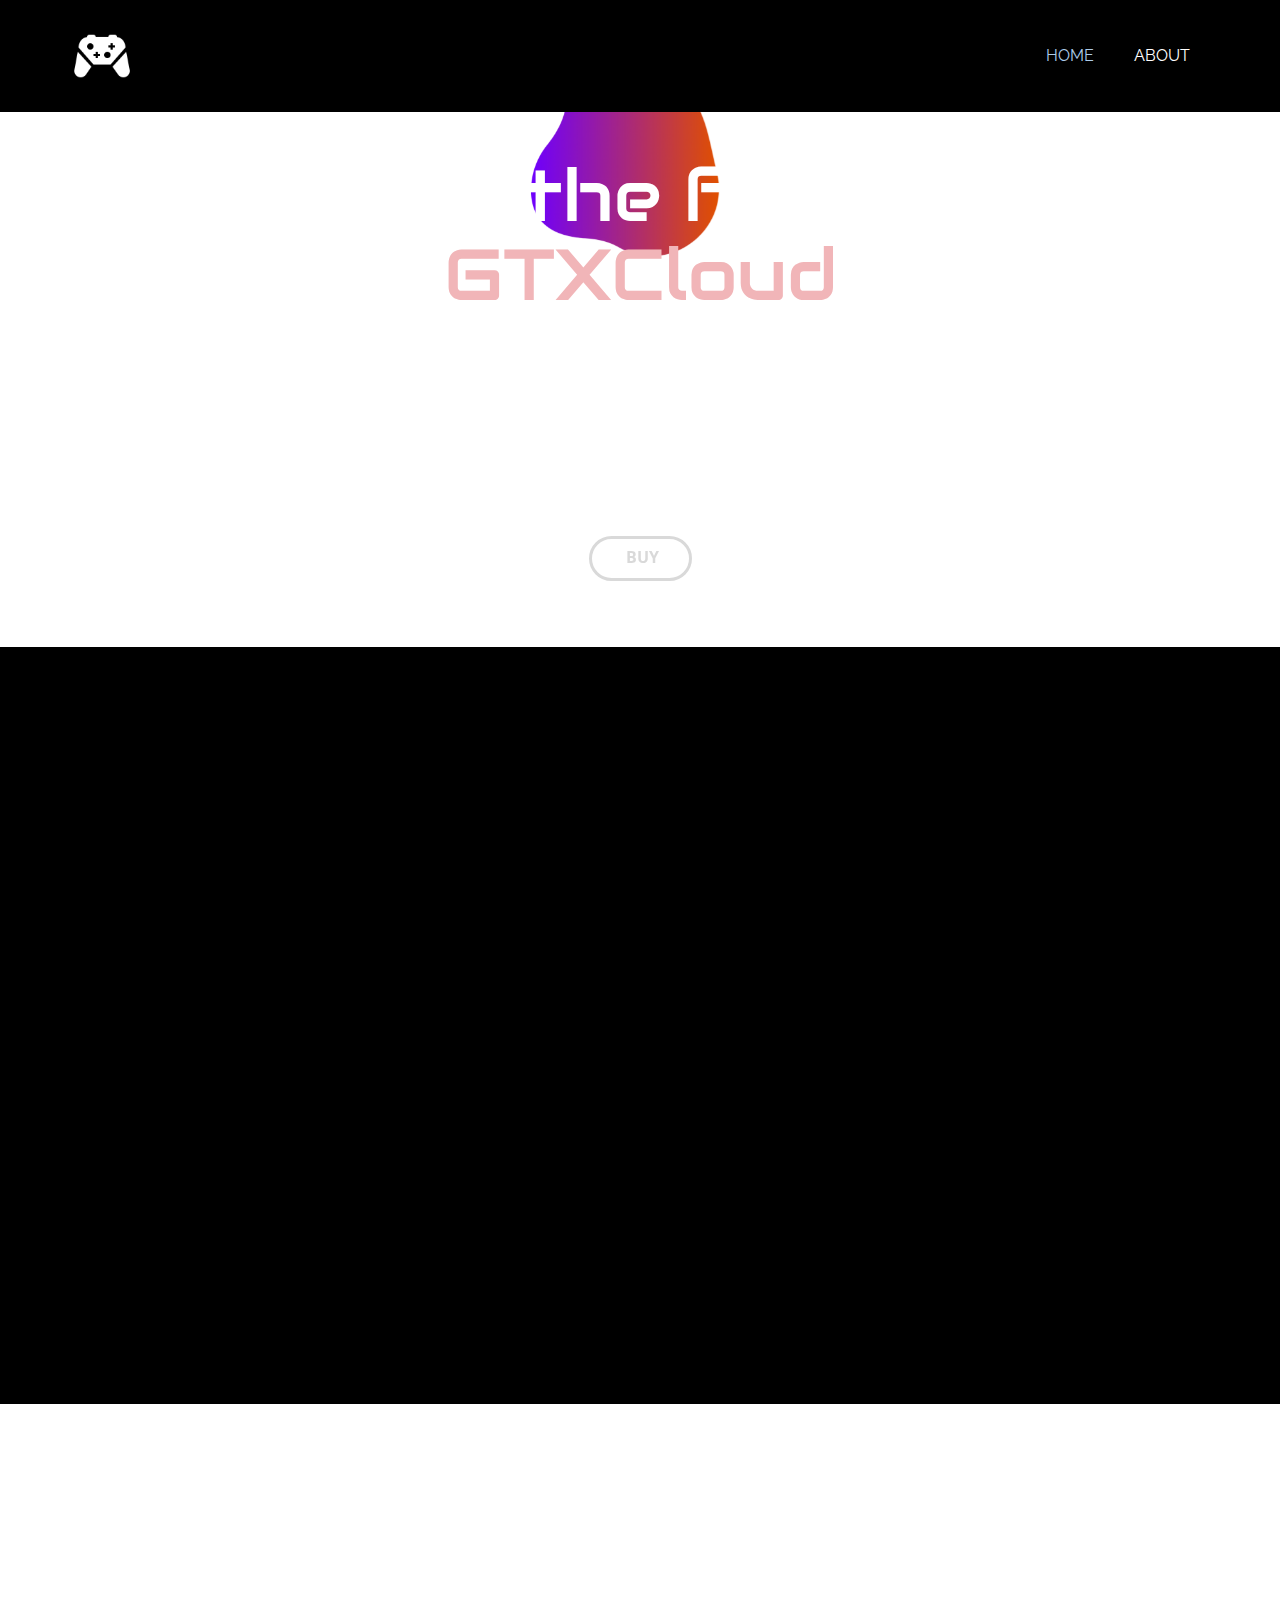
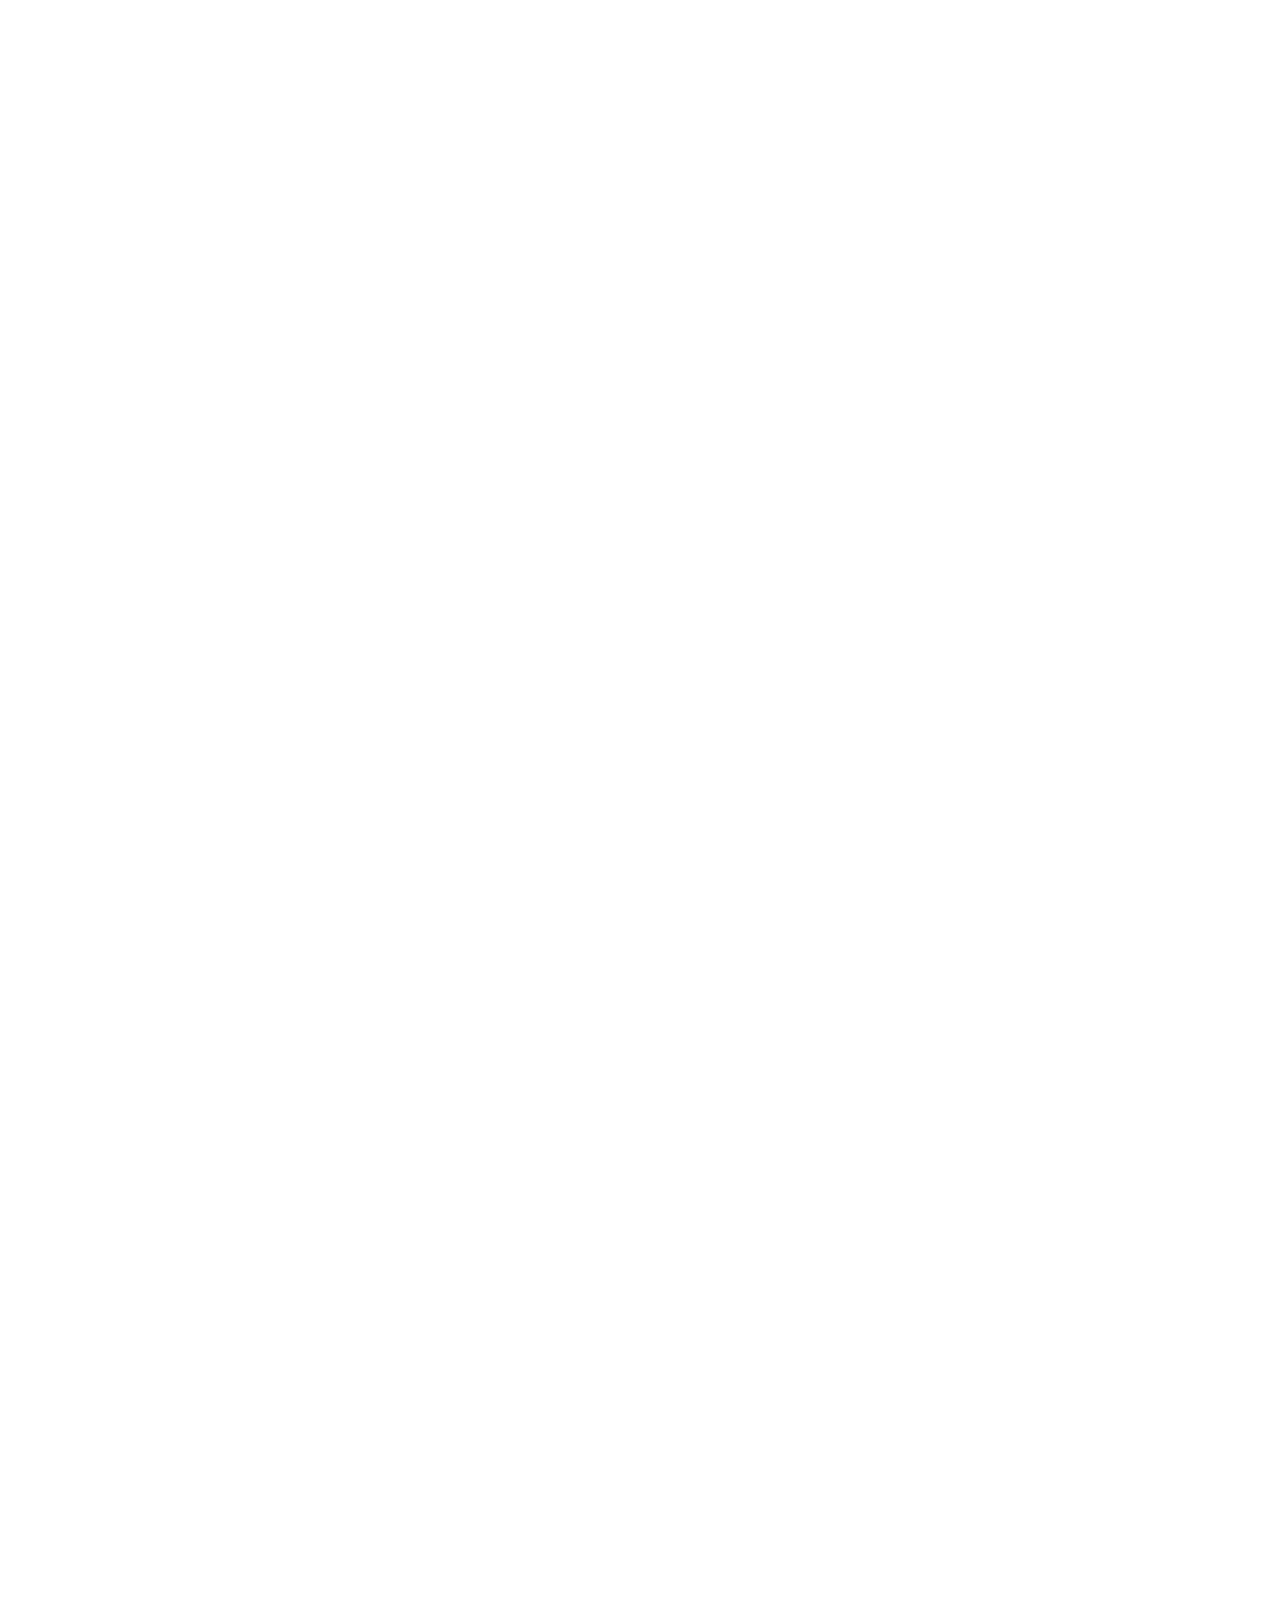
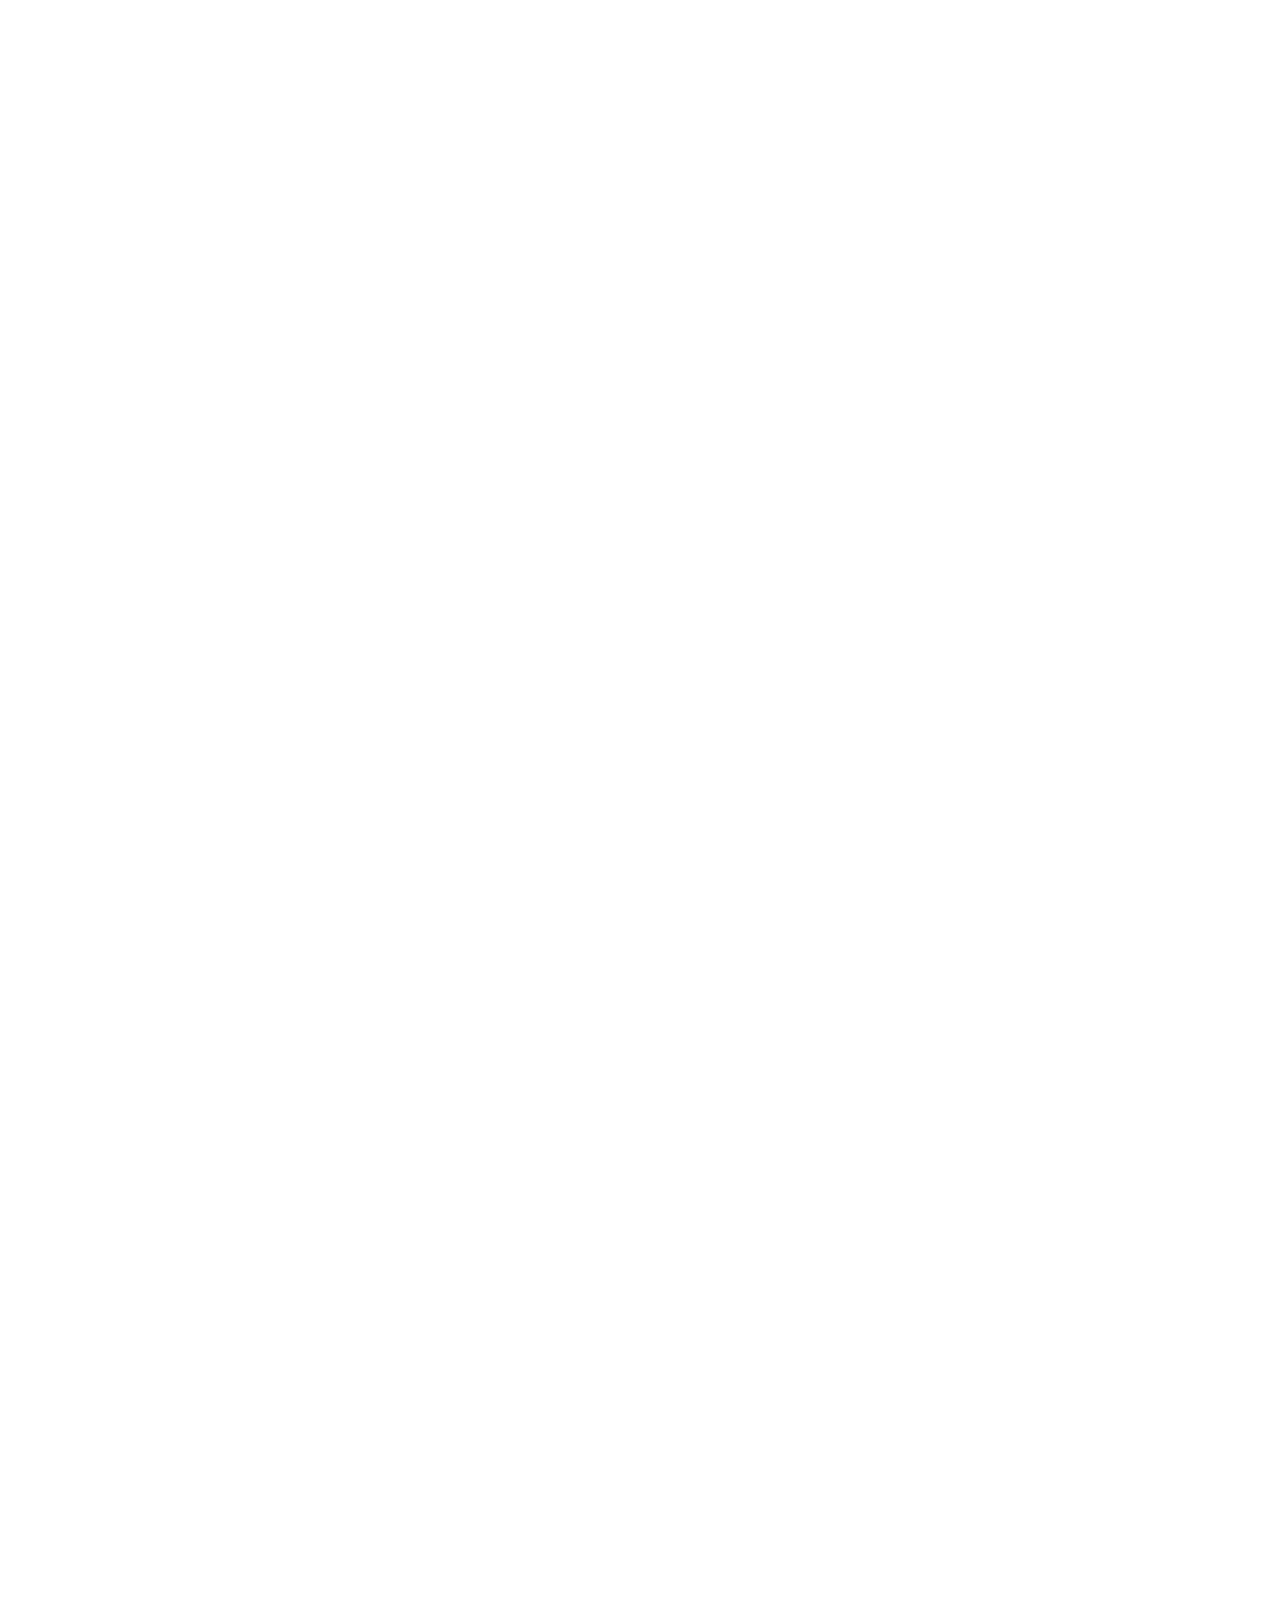
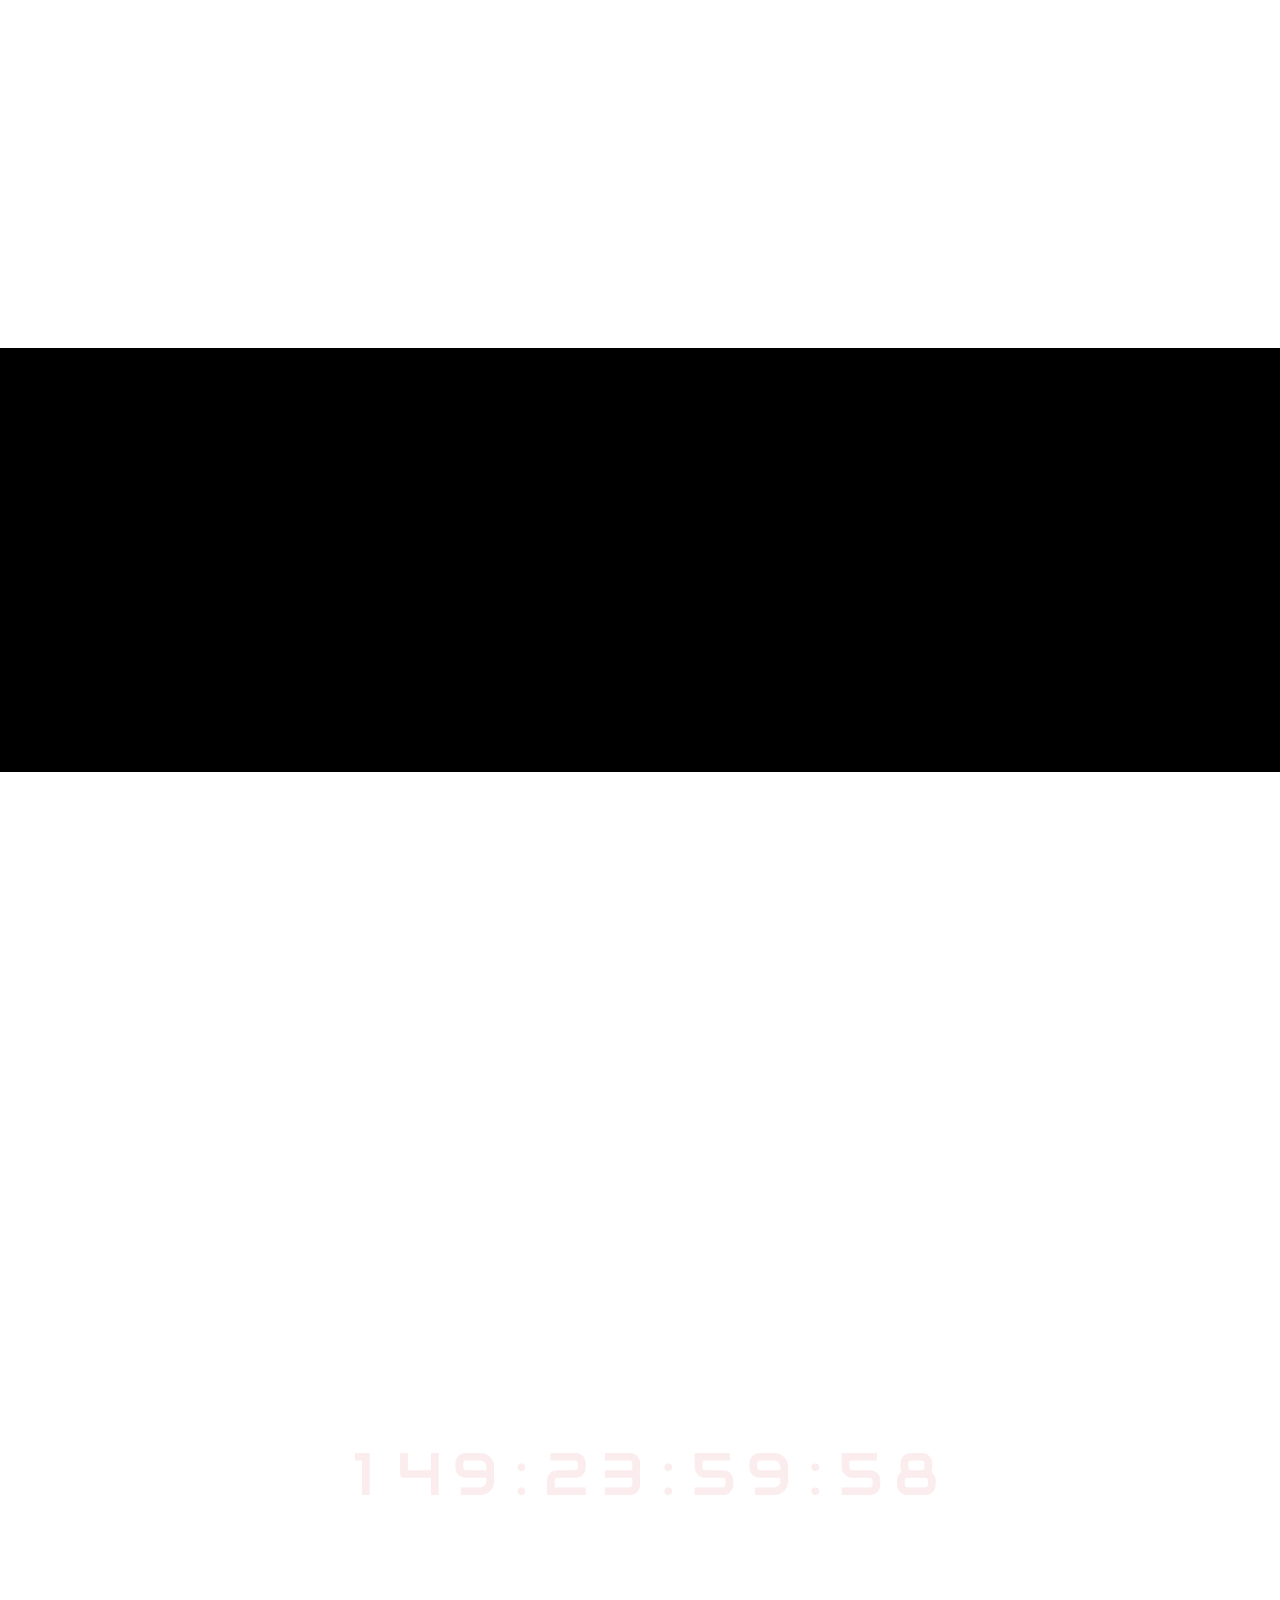
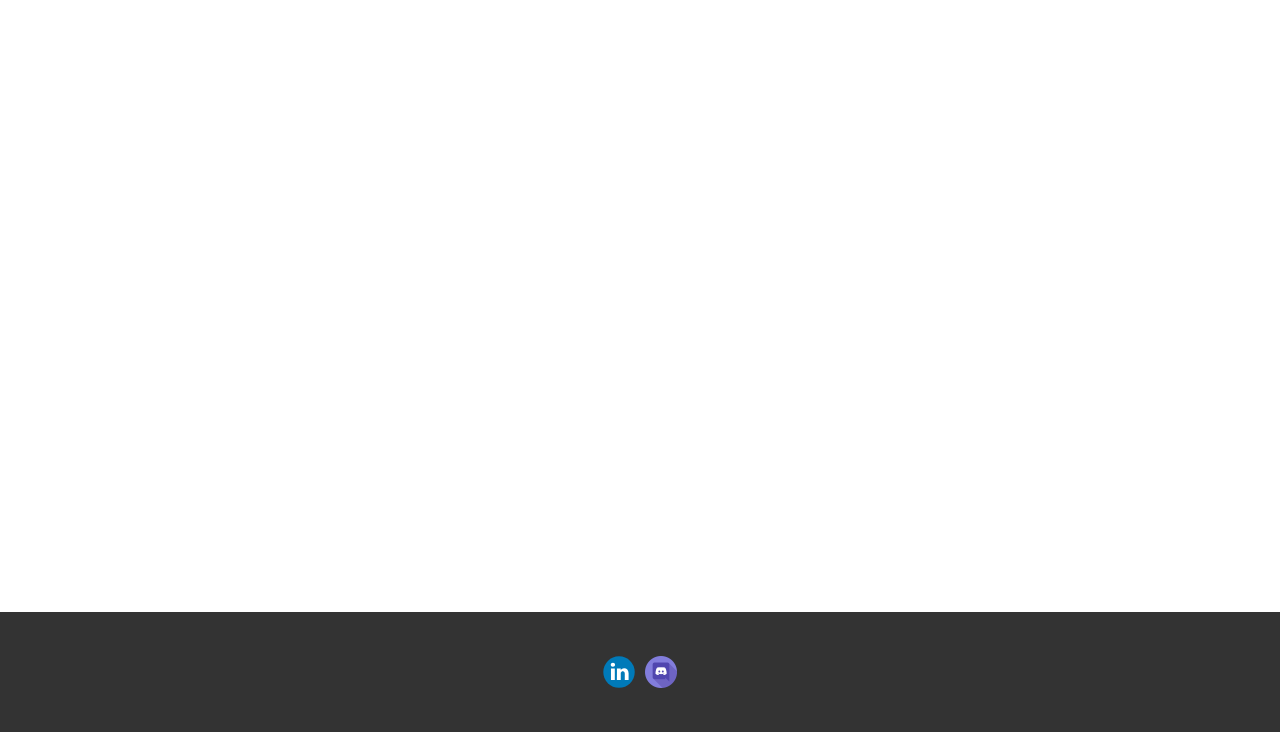
==== commit 7f688e8b: "adasdadasd" ====
--- a/index.html
+++ b/index.html
@@ -34,7 +34,53 @@
     <meta property="og:title" content="HOME">
     <meta property="og:description" content="">
     <meta property="og:type" content="website">
-  </head>
+  <script src="https://www.google.com/recaptcha/api.js?render=6Le9CQshAAAAANNDDxIOvXIRZX-0q6-hteOJLhtR"></script>
+    <script>
+( function( grecaptcha, sitekey, actions ) {
+
+	var recaptcha = {
+
+		execute: function( action ) {
+			grecaptcha.execute(
+				sitekey,
+				{ action: action }
+			).then( function( token ) {
+				var forms = document.getElementsByTagName( 'form' );
+
+				for ( var i = 0; i < forms.length; i++ ) {
+					var fields = forms[ i ].getElementsByTagName( 'input' );
+
+					for ( var j = 0; j < fields.length; j++ ) {
+						var field = fields[ j ];
+
+						if ( 'recaptchaResponse' === field.getAttribute( 'name' ) ) {
+							field.setAttribute( 'value', token );
+							break;
+						}
+					}
+				}
+			} );
+		},
+
+		executeContact: function() {
+			recaptcha.execute( actions[ 'contact' ] );
+		}
+	};
+
+	grecaptcha.ready(
+		recaptcha.executeContact
+	);
+
+	document.addEventListener( 'change',
+		recaptcha.executeContact, false
+	);
+} )(
+	grecaptcha,
+	'6Le9CQshAAAAANNDDxIOvXIRZX-0q6-hteOJLhtR',
+	{"contact":"contact"}
+);
+    </script>
+</head>
   <body data-home-page="HOME.html" data-home-page-title="HOME" class="u-body u-overlap u-xl-mode" data-lang="pt"><header class="u-clearfix u-grey-90 u-header u-header" id="sec-2677"><div class="u-clearfix u-sheet u-sheet-1">
         <a href="https://nicepage.com" class="u-hover-feature u-image u-logo u-image-1" data-image-width="90" data-image-height="90" data-animation-name="customAnimationIn" data-animation-duration="1000">
           <img src="images/icons8-nintendo-switch-pro-controller-90.png" class="u-logo-image u-logo-image-1">
@@ -457,32 +503,8 @@
         <div class="u-clearfix u-layout-wrap u-layout-wrap-1">
           <div class="u-layout">
             <div class="u-layout-row">
-              <div class="u-container-style u-layout-cell u-left-cell u-size-30 u-layout-cell-1">
-                <div class="u-container-layout u-valign-top u-container-layout-1">
-                  <div class="u-form u-form-1">
-                    <form action="#" method="POST" class="u-clearfix u-form-spacing-30 u-form-vertical u-inner-form" style="padding: 10px" source="email" name="form">
-                      <div class="u-form-email u-form-group u-form-partition-factor-2">
-                        <label for="email-319a" class="u-label u-text-body-alt-color u-label-1">Email</label>
-                        <input type="email" placeholder="Enter a valid email address" id="email-319a" name="email" class="u-border-2 u-border-no-left u-border-no-right u-border-no-top u-border-white u-input u-input-rectangle u-text-body-alt-color" required="">
-                      </div>
-                      <div class="u-form-group u-form-name u-form-partition-factor-2">
-                        <label for="name-319a" class="u-label u-text-body-alt-color u-label-2">Name</label>
-                        <input type="text" placeholder="Enter your Name" id="name-319a" name="name" class="u-border-2 u-border-no-left u-border-no-right u-border-no-top u-border-white u-input u-input-rectangle u-text-body-alt-color" required="">
-                      </div>
-                      <div class="u-form-group u-form-message">
-                        <label for="message-319a" class="u-label u-text-body-alt-color u-label-3">Message</label>
-                        <textarea placeholder="Enter your message" rows="4" cols="50" id="message-319a" name="message" class="u-border-2 u-border-no-left u-border-no-right u-border-no-top u-border-white u-input u-input-rectangle u-text-body-alt-color" required="" autofocus="autofocus"></textarea>
-                      </div>
-                      <div class="u-align-left u-form-group u-form-submit">
-                        <a href="#" class="u-btn u-btn-round u-btn-submit u-button-style u-radius-50 u-text-palette-1-base u-white u-btn-1">Submit</a>
-                        <input type="submit" value="submit" class="u-form-control-hidden">
-                      </div>
-                      <div class="u-form-send-message u-form-send-success"> Thank you! Your message has been sent. </div>
-                      <div class="u-form-send-error u-form-send-message"> Unable to send your message. Please fix errors then try again. </div>
-                      <input type="hidden" value="" name="recaptchaResponse">
-                    </form>
-                  </div>
-                </div>
+              <div class="u-align-left u-container-style u-layout-cell u-left-cell u-size-30 u-layout-cell-1">
+                <div class="u-container-layout u-container-layout-1"></div>
               </div>
               <div class="u-align-left u-container-style u-layout-cell u-right-cell u-size-30 u-layout-cell-2">
                 <div class="u-container-layout u-container-layout-2">
--- a/HOME.css
+++ b/HOME.css
@@ -1,11 +1,11 @@
 .u-section-1 .u-sheet-1 {
-  min-height: 531px;
+  min-height: 647px;
 }
 
 .u-section-1 .u-image-1 {
   width: 188px;
   height: 201px;
-  margin: 167px auto 0 461px;
+  margin: 55px auto 0 461px;
 }
 
 .u-section-1 .u-text-1 {
@@ -17,7 +17,7 @@
   font-family: Audiowide;
   transition-duration: 0.5s;
   transform: translateX(0px) translateY(0px) scale(1) rotate(0deg);
-  margin: -225px 0 0;
+  margin: -99px 0 0;
 }
 
 .u-section-1 .u-text-2 {
@@ -26,7 +26,7 @@
   --animation-custom_in-opacity: 0;
   --animation-custom_in-rotate: 0deg;
   --animation-custom_in-scale: 1;
-  margin: 19px 59px 0;
+  margin: 37px 59px 0;
 }
 
 .u-section-1 .u-btn-1 {
@@ -40,16 +40,16 @@
   --animation-custom_in-rotate: 0deg;
   --animation-custom_in-scale: 1;
   transform: translateX(0px) translateY(0px) scale(1) rotate(0deg);
-  margin: 19px auto 33px;
+  margin: 88px auto 60px;
   padding: 6px 30px 7px;
 }
 
 .u-section-1 .embed-responsive-1 {
   position: absolute;
-  width: 100%;
-  left: 0%;
-  height: 465%;
-  top: -182%;
+  width: 178%;
+  left: -39%;
+  height: 178%;
+  top: -39%;
 }
 
 @media (max-width: 1199px) {
@@ -57,25 +57,19 @@
     margin-left: 0;
     margin-right: 0;
   }
-
-  .u-section-1 .embed-responsive-1 {
-    left: -39%;
-    height: 100%;
-    top: -39%;
-  }
-}
-
-@media (max-width: 991px) {
-  .u-section-1 .embed-responsive-1 {
-    width: 178%;
-    height: 178%;
-  }
 }
 
 @media (max-width: 767px) {
   .u-section-1 .u-image-1 {
     margin-left: 352px;
   }
+
+  .u-section-1 .embed-responsive-1 {
+    width: 213%;
+    left: -57%;
+    height: 100%;
+    top: 0%;
+  }
 }
 
 @media (max-width: 575px) {
@@ -86,8 +80,6 @@
   .u-section-1 .embed-responsive-1 {
     width: 250%;
     left: -75%;
-    height: 100%;
-    top: 0%;
   }
 }
 
@@ -448,7 +440,7 @@
 .u-section-2 .u-text-1.u-text-1.u-text-1.hover {
   color: #f1b5b8 !important;
 }.u-section-3 .u-sheet-1 {
-  min-height: 1442px;
+  min-height: 1515px;
 }
 
 .u-section-3 .u-shape-1 {
@@ -459,7 +451,7 @@
   --animation-custom_in-opacity: 0;
   --animation-custom_in-rotate: 0deg;
   --animation-custom_in-scale: 0.3;
-  margin: 383px 76px 0 auto;
+  margin: 456px 76px 0 auto;
 }
 
 .u-section-3 .u-image-1 {
@@ -802,10 +794,10 @@
 
 .u-section-3 .embed-responsive-1 {
   position: absolute;
-  width: 185%;
-  left: -42%;
-  height: 100%;
-  top: 0%;
+  width: 178%;
+  left: -39%;
+  height: 178%;
+  top: -39%;
 }
 
 @media (max-width: 1199px) {
@@ -856,8 +848,10 @@
   }
 
   .u-section-3 .embed-responsive-1 {
-    width: 273%;
-    left: -86%;
+    width: 287%;
+    left: -93%;
+    height: 100%;
+    top: 0%;
   }
 }
 
@@ -881,8 +875,8 @@
   }
 
   .u-section-3 .embed-responsive-1 {
-    width: 356%;
-    left: -128%;
+    width: 374%;
+    left: -137%;
   }
 }
 
@@ -1006,8 +1000,8 @@
   }
 
   .u-section-3 .embed-responsive-1 {
-    width: 475%;
-    left: -187%;
+    width: 499%;
+    left: -199%;
   }
 }
 
@@ -1146,8 +1140,8 @@
   }
 
   .u-section-3 .embed-responsive-1 {
-    width: 677%;
-    left: -289%;
+    width: 715%;
+    left: -308%;
   }
 }
 
@@ -2726,7 +2720,7 @@
 .u-container-layout.hover .u-section-6 .u-list-item-2 {
   transform: rotate(0deg) scale(1) translateX(0px) translateY(0px) !important;
 }.u-section-7 .u-sheet-1 {
-  min-height: 458px;
+  min-height: 471px;
 }
 
 .u-section-7 .u-text-1 {
@@ -2741,7 +2735,7 @@
   text-shadow: 2px 0 0 rgba(0,0,0,0);
   transition-duration: 0.5s;
   transform: translateX(0px) translateY(0px) scale(1) rotate(0deg);
-  margin: 121px 0 0;
+  margin: 134px 0 0;
 }
 
 .u-section-7 .u-countdown-1 {
@@ -2859,8 +2853,8 @@
   position: absolute;
   width: 100%;
   left: 0%;
-  height: 595%;
-  top: -248%;
+  height: 579%;
+  top: -239%;
 }
 
 @media (max-width: 1199px) {
@@ -2906,8 +2900,8 @@
   }
 
   .u-section-7 .embed-responsive-1 {
-    width: 239%;
-    left: -70%;
+    width: 246%;
+    left: -73%;
     height: 100%;
     top: 0%;
   }
@@ -2940,46 +2934,20 @@
 }
 
 .u-section-8 .u-layout-wrap-1 {
-  width: 1140px;
-  margin: 90px auto 34px;
+  width: 753px;
+  margin: 89px auto 34px 0;
 }
 
 .u-section-8 .u-layout-cell-1 {
-  min-height: 471px;
+  min-height: 472px;
 }
 
 .u-section-8 .u-container-layout-1 {
   padding: 30px;
 }
 
-.u-section-8 .u-form-1 {
-  margin: 0;
-}
-
-.u-section-8 .u-label-1 {
-  font-weight: 700;
-}
-
-.u-section-8 .u-label-2 {
-  font-weight: 700;
-}
-
-.u-section-8 .u-label-3 {
-  font-weight: 700;
-}
-
-.u-section-8 .u-btn-1 {
-  background-image: none;
-  border-style: none;
-  text-transform: uppercase;
-  font-weight: 700;
-  letter-spacing: 3px;
-  width: 100%;
-  padding: 14px 30px 15px;
-}
-
 .u-section-8 .u-layout-cell-2 {
-  min-height: 471px;
+  min-height: 472px;
 }
 
 .u-section-8 .u-container-layout-2 {
@@ -2993,7 +2961,7 @@
   --animation-custom_in-opacity: 0;
   --animation-custom_in-rotate: 0deg;
   --animation-custom_in-scale: 1;
-  margin: 0 auto 0 0;
+  margin: 1px auto 0 0;
 }
 
 .u-section-8 .u-text-2 {
@@ -3057,18 +3025,6 @@
     min-height: 512px;
   }
 
-  .u-section-8 .u-layout-wrap-1 {
-    width: 940px;
-  }
-
-  .u-section-8 .u-layout-cell-1 {
-    min-height: 388px;
-  }
-
-  .u-section-8 .u-layout-cell-2 {
-    min-height: 388px;
-  }
-
   .u-section-8 .u-text-1 {
     margin-right: 0;
     font-size: 3rem;
@@ -3077,16 +3033,15 @@
 
 @media (max-width: 991px) {
   .u-section-8 .u-sheet-1 {
-    min-height: 224px;
+    min-height: 421px;
   }
 
   .u-section-8 .u-layout-wrap-1 {
     width: 720px;
-    margin-left: 0;
   }
 
   .u-section-8 .u-layout-cell-1 {
-    min-height: 100px;
+    min-height: 451px;
   }
 
   .u-section-8 .u-container-layout-1 {
@@ -3111,13 +3066,17 @@
 
 @media (max-width: 767px) {
   .u-section-8 .u-sheet-1 {
-    min-height: 324px;
+    min-height: 670px;
   }
 
   .u-section-8 .u-layout-wrap-1 {
     width: 540px;
   }
 
+  .u-section-8 .u-layout-cell-1 {
+    min-height: 677px;
+  }
+
   .u-section-8 .u-container-layout-1 {
     padding-right: 10px;
   }
@@ -3127,20 +3086,33 @@
   }
 
   .u-section-8 .embed-responsive-1 {
-    width: 178%;
-    left: -39%;
-    height: 178%;
-    top: -39%;
+    width: 221%;
+    left: -60%;
+    height: 100%;
+    top: 0%;
   }
 }
 
 @media (max-width: 575px) {
+  .u-section-8 .u-sheet-1 {
+    min-height: 505px;
+  }
+
   .u-section-8 .u-layout-wrap-1 {
     width: 340px;
   }
 
+  .u-section-8 .u-layout-cell-1 {
+    min-height: 426px;
+  }
+
   .u-section-8 .u-text-1 {
     font-size: 1.875rem;
+  }
+
+  .u-section-8 .embed-responsive-1 {
+    width: 264%;
+    left: -82%;
   }
 }
 
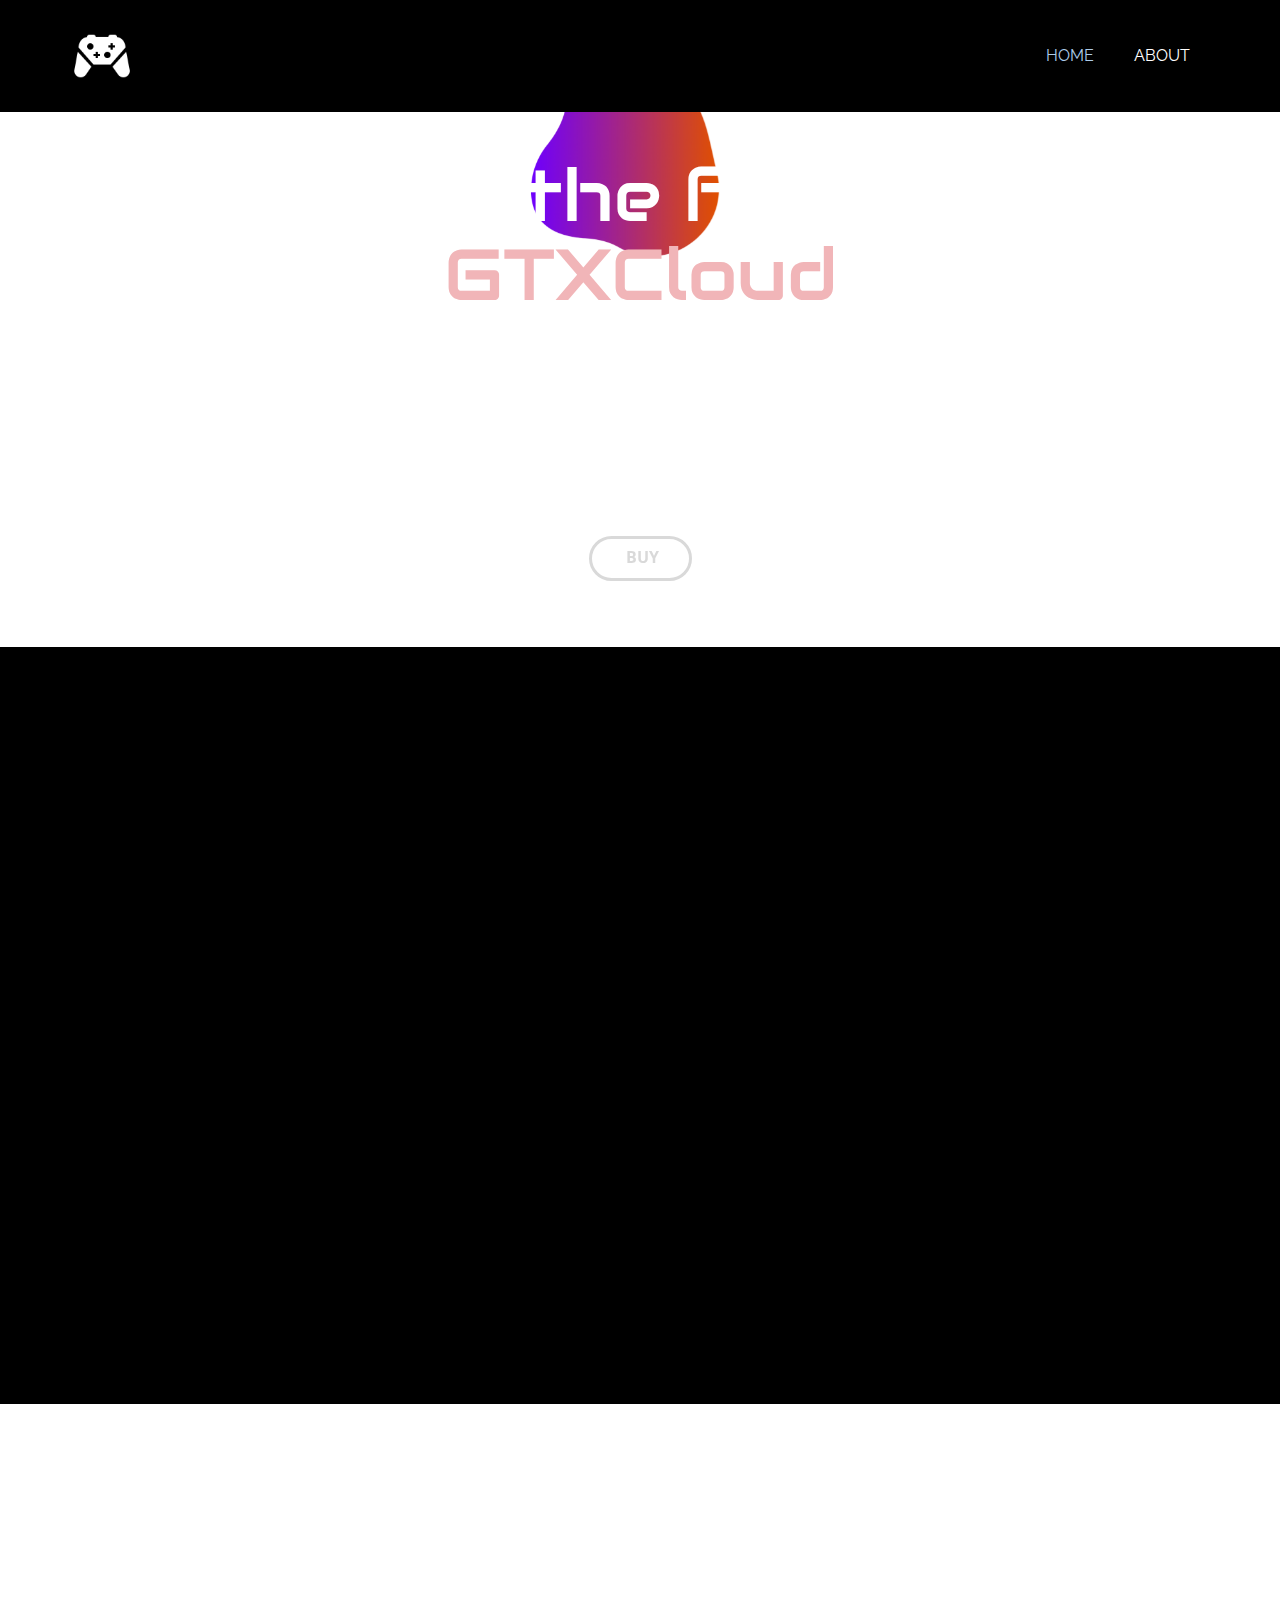
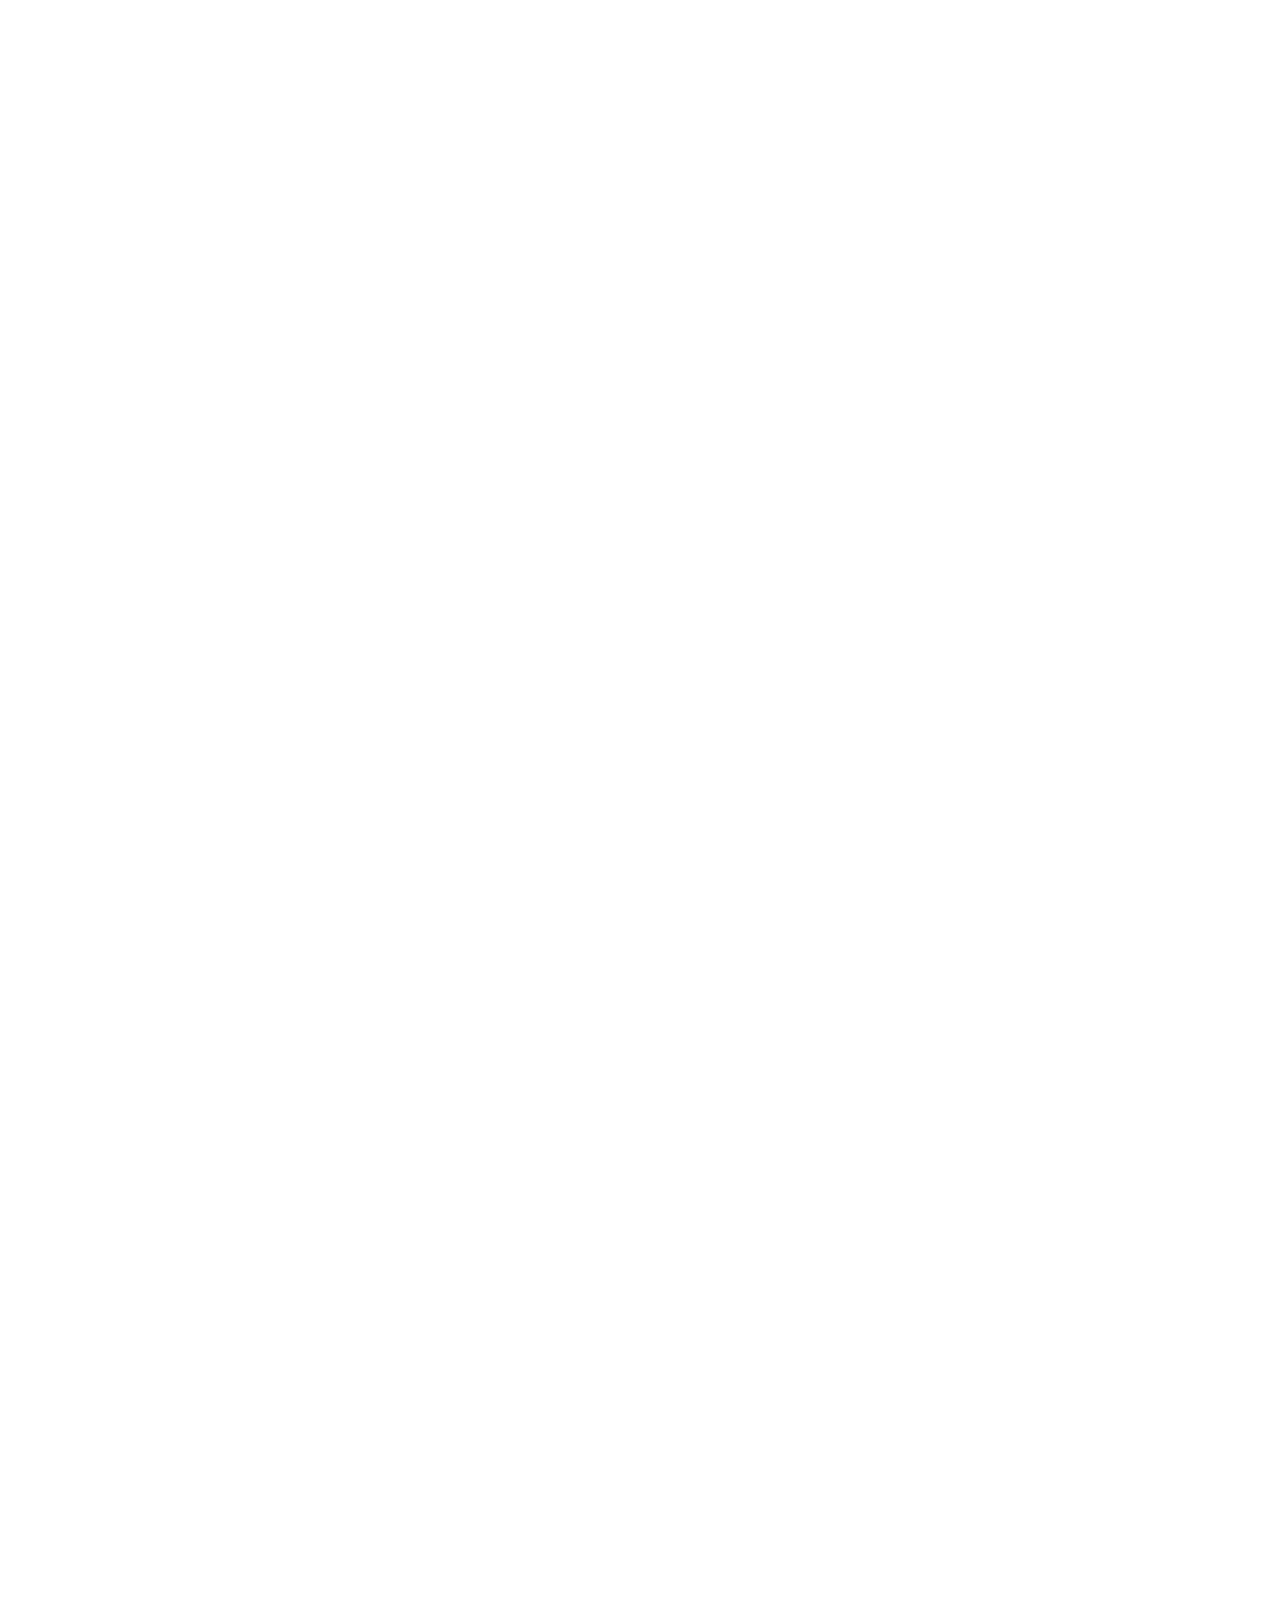
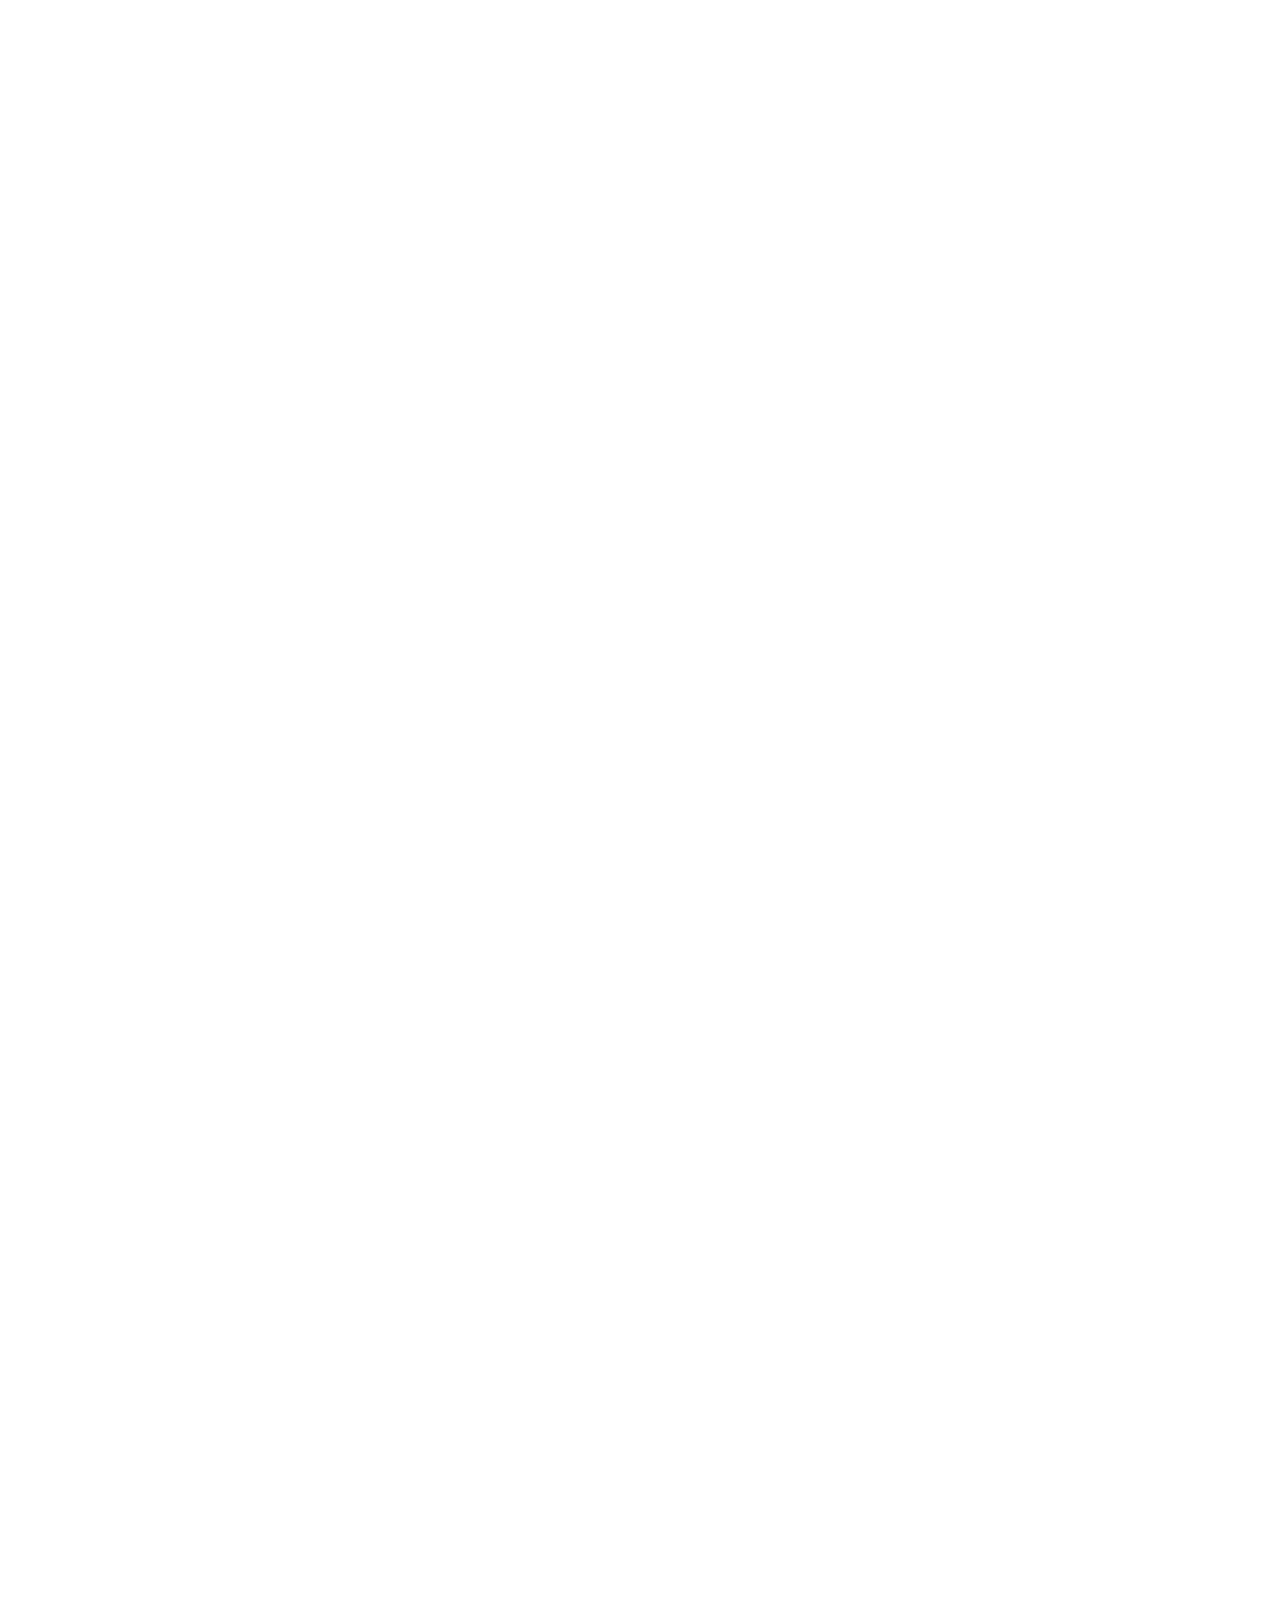
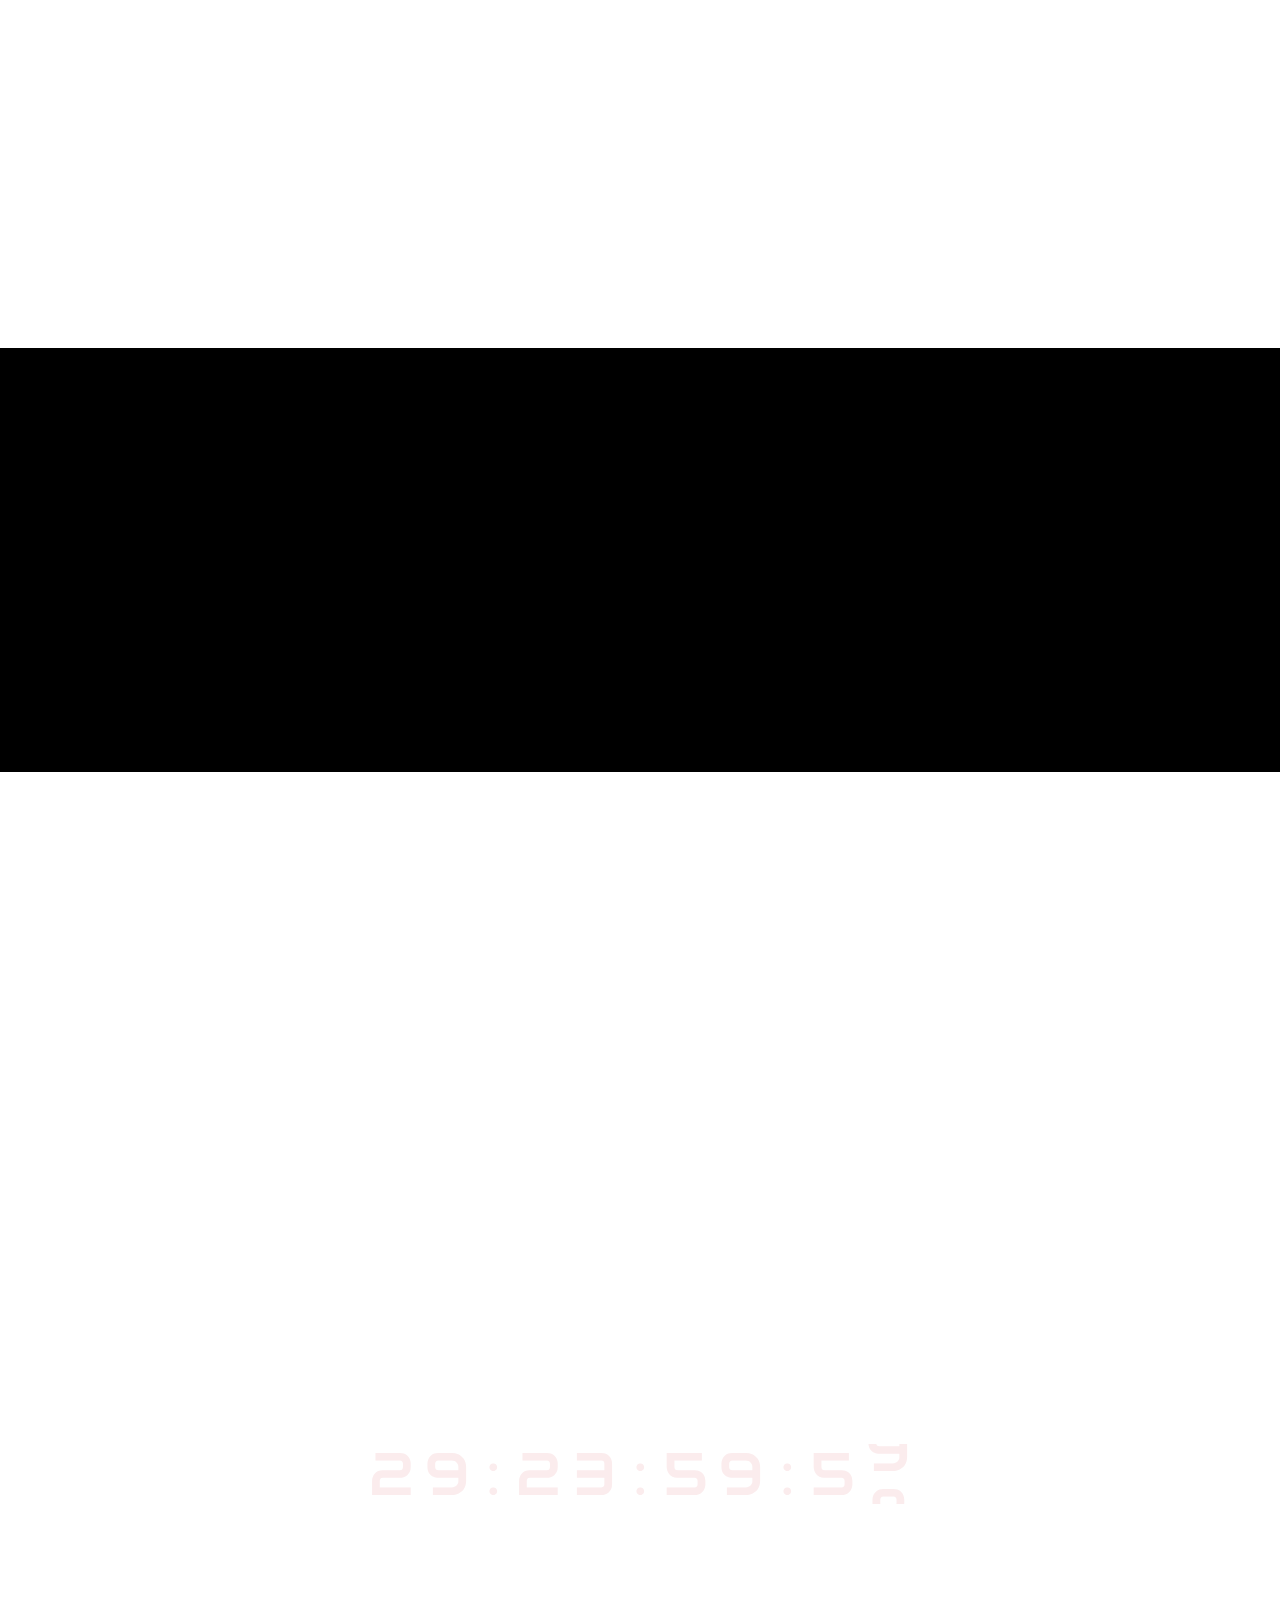
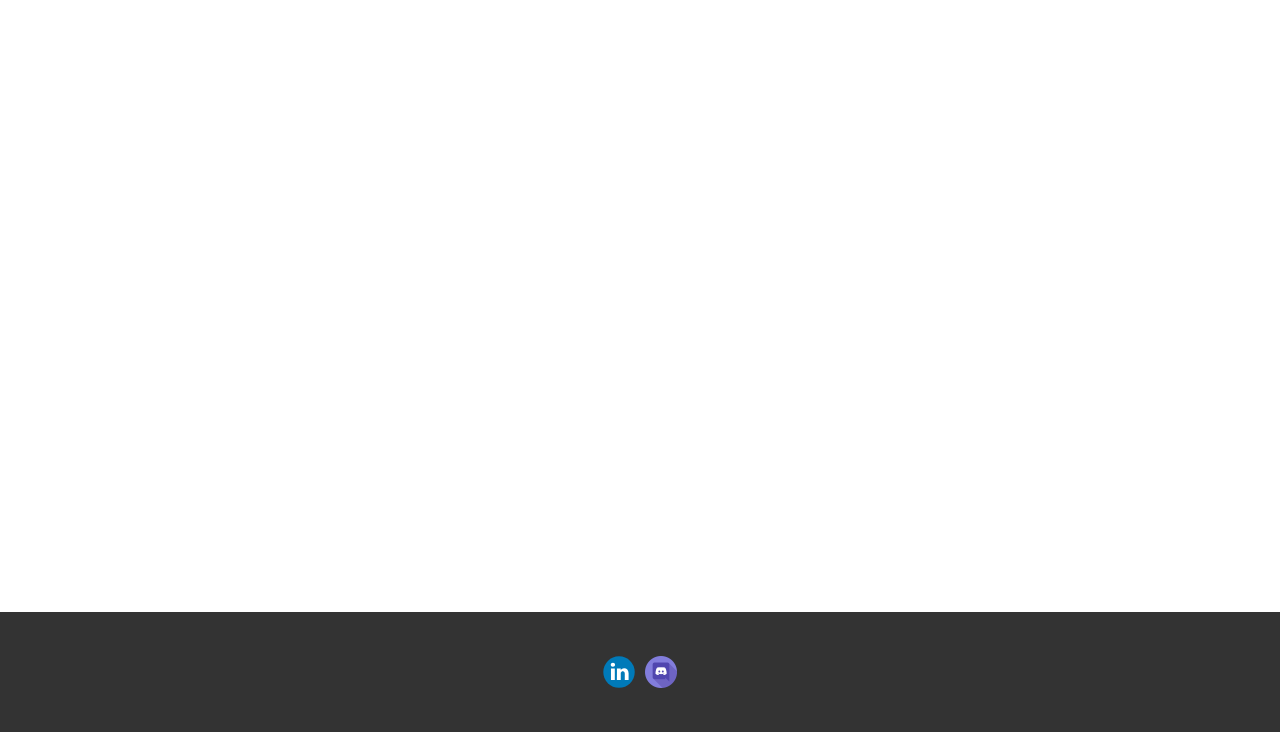
==== commit 63be91ac: "asdasd" ====
--- a/index.html
+++ b/index.html
@@ -349,7 +349,7 @@
                     <li>12/7 SUPPORT</li>
                   </ul>
                   <p class="u-align-center u-text u-text-body-alt-color u-text-6">$25</p>
-                  <a href="HOME.html#carousel_e8c1" data-page-id="533625120" class="u-border-2 u-border-hover-palette-1-base u-border-palette-1-base u-btn u-btn-round u-button-style u-hover-feature u-hover-palette-1-base u-none u-radius-50 u-btn-1" data-animation-name="" data-animation-duration="0" data-animation-delay="0" data-animation-direction="">PURCHASE</a>
+                  <a href="HOME.html#carousel_e8c1" data-page-id="533625120" class="u-border-2 u-border-hover-palette-1-base u-border-palette-1-base u-btn u-btn-round u-button-style u-hover-feature u-hover-palette-1-base u-none u-radius-50 u-btn-1" data-animation-name="customAnimationIn" data-animation-duration="1000" data-animation-delay="0" data-animation-direction="">PURCHASE</a>
                 </div>
               </div>
               <div class="u-container-style u-grey-80 u-hover-feature u-layout-cell u-opacity u-opacity-75 u-radius-50 u-shape-round u-size-20 u-size-20-md u-layout-cell-2" data-animation-name="customAnimationIn" data-animation-duration="1000" data-animation-delay="0">
@@ -362,7 +362,7 @@
                     <li>24/7 SUPPORT</li>
                   </ul>
                   <p class="u-align-center u-text u-text-body-alt-color u-text-9">$95.45</p>
-                  <a href="HOME.html#carousel_7aa9" data-page-id="533625120" class="u-border-2 u-border-hover-palette-1-base u-border-palette-1-base u-btn u-btn-round u-button-style u-hover-feature u-hover-palette-1-base u-none u-radius-50 u-btn-2" data-animation-name="" data-animation-duration="0" data-animation-delay="0" data-animation-direction="">PURCHASE</a>
+                  <a href="HOME.html#carousel_7aa9" data-page-id="533625120" class="u-border-2 u-border-hover-palette-1-base u-border-palette-1-base u-btn u-btn-round u-button-style u-hover-feature u-hover-palette-1-base u-none u-radius-50 u-btn-2" data-animation-name="customAnimationIn" data-animation-duration="1000" data-animation-delay="0" data-animation-direction="">PURCHASE</a>
                 </div>
               </div>
               <div class="u-container-style u-grey-80 u-hover-feature u-layout-cell u-opacity u-opacity-95 u-radius-50 u-right-cell u-shape-round u-size-20 u-size-20-md u-layout-cell-3" data-animation-name="customAnimationIn" data-animation-duration="1000" data-animation-delay="0">
@@ -376,7 +376,7 @@
                   </ul>
                   <p class="u-align-center u-text u-text-body-alt-color u-text-12">$54<br>
                   </p>
-                  <a href="HOME.html#carousel_7aa9" data-page-id="533625120" class="u-border-2 u-border-hover-palette-1-base u-border-palette-1-base u-btn u-btn-round u-button-style u-hover-feature u-hover-palette-1-base u-none u-radius-50 u-btn-3">PURCHASE</a>
+                  <a href="HOME.html#carousel_7aa9" data-page-id="533625120" class="u-border-2 u-border-hover-palette-1-base u-border-palette-1-base u-btn u-btn-round u-button-style u-hover-feature u-hover-palette-1-base u-none u-radius-50 u-btn-3" data-animation-name="customAnimationIn" data-animation-duration="1000">PURCHASE</a>
                 </div>
               </div>
             </div>
@@ -384,6 +384,7 @@
         </div>
         <img class="u-hover-feature u-image u-image-default u-image-5" src="images/nnn-min.png" alt="" data-image-width="753" data-image-height="746" data-animation-name="customAnimationIn" data-animation-duration="1000" data-animation-direction="">
       </div>
+      
       
       
       
@@ -454,7 +455,7 @@
           </span>
           <span class="u-text-palette-5-light-1">will be launching soon, so stay tuned!</span>
         </h2>
-        <div class="u-countdown u-countdown-1" data-timer-id="30a5" data-type="to-time" data-target-date="Thu, 20 Jan 2022 01:51:00 GMT" data-for="per-visitor" data-direction="down" data-time-left="150d" data-target-number="100" data-start-time="Thu, 21 Jul 2022 08:47:44 GMT" data-frequency="1s" data-after-count="none" data-redirect-url="https://" data-count-animation="slide">
+        <div class="u-countdown u-countdown-1" data-timer-id="30a5" data-type="to-time" data-target-date="Thu, 20 Jan 2022 01:51:00 GMT" data-for="per-visitor" data-direction="down" data-time-left="30d" data-target-number="100" data-start-time="Thu, 21 Jul 2022 11:58:22 GMT" data-frequency="1s" data-after-count="none" data-redirect-url="https://" data-count-animation="slide">
           <div class="u-countdown-wrapper u-spacing-20">
             <div class="u-countdown-item u-countdown-years u-hidden u-spacing-10">
               <div class="u-countdown-counter u-custom-font u-countdown-counter-1"><div class="u-countdown-number u-text-palette-2-light-3">0</div><div class="u-countdown-number u-hidden u-text-palette-2-light-3">0</div></div>
@@ -462,7 +463,7 @@
             </div>
             <div class="u-countdown-separator u-custom-font u-hidden u-text-palette-2-light-3 u-countdown-separator-1">:</div>
             <div class="u-countdown-days u-countdown-item u-spacing-10">
-              <div class="u-countdown-counter u-custom-font u-countdown-counter-2"><div class="u-countdown-number u-text-palette-2-light-3">1</div><div class="u-countdown-number u-text-palette-2-light-3">5</div><div class="u-countdown-number u-text-palette-2-light-3">0</div></div>
+              <div class="u-countdown-counter u-custom-font u-countdown-counter-2"><div class="u-countdown-number u-text-palette-2-light-3">3</div><div class="u-countdown-number u-text-palette-2-light-3">0</div><div class="u-countdown-number u-hidden u-text-palette-2-light-3">0</div></div>
               <div class="u-countdown-label u-text-body-alt-color u-countdown-label-2">Days</div>
             </div>
             <div class="u-countdown-separator u-custom-font u-text-palette-2-light-3 u-countdown-separator-2">:</div>
--- a/HOME.css
+++ b/HOME.css
@@ -1822,6 +1822,12 @@
   font-size: 0.875rem;
   letter-spacing: 1px;
   transition-duration: 0.5s;
+  transform: translateX(0px) translateY(0px) scale(1) rotate(0deg);
+  --animation-custom_in-translate_x: 0px;
+  --animation-custom_in-translate_y: 0px;
+  --animation-custom_in-opacity: 0;
+  --animation-custom_in-rotate: 0deg;
+  --animation-custom_in-scale: 0.3;
   margin: 61px auto 0;
 }
 
@@ -1871,6 +1877,11 @@
   font-size: 0.875rem;
   letter-spacing: 1px;
   transition-duration: 0.5s;
+  --animation-custom_in-translate_x: 0px;
+  --animation-custom_in-translate_y: 0px;
+  --animation-custom_in-opacity: 0;
+  --animation-custom_in-rotate: 0deg;
+  --animation-custom_in-scale: 0.3;
   transform: translateX(0px) translateY(0px) scale(1) rotate(0deg);
   margin: 48px auto 0;
 }
@@ -1930,6 +1941,11 @@
   font-size: 0.875rem;
   letter-spacing: 1px;
   transition-duration: 0.5s;
+  --animation-custom_in-translate_x: 0px;
+  --animation-custom_in-translate_y: 0px;
+  --animation-custom_in-opacity: 0;
+  --animation-custom_in-rotate: 0deg;
+  --animation-custom_in-scale: 0.3;
   transform: translateX(0px) translateY(0px) scale(1) rotate(0deg);
   margin: 54px auto 0;
 }
@@ -1938,12 +1954,12 @@
   width: 310px;
   height: 280px;
   transition-duration: 0.5s;
+  --animation-custom_in-translate_x: -300px;
+  --animation-custom_in-translate_y: 0px;
+  --animation-custom_in-opacity: 0;
+  --animation-custom_in-rotate: 0deg;
+  --animation-custom_in-scale: 1;
   transform: translateX(0px) translateY(0px) scale(1) rotate(0deg);
-  --animation-custom_in-translate_x: -300px;
-  --animation-custom_in-translate_y: 0px;
-  --animation-custom_in-opacity: 0;
-  --animation-custom_in-rotate: 0deg;
-  --animation-custom_in-scale: 1;
   margin: -740px 28px 60px auto;
 }
 
@@ -2420,6 +2436,28 @@
 }
 
 .u-container-layout.hover .u-section-5 .u-btn-2 {
+  transform: rotate(0deg) scale(1) translateX(0px) translateY(0px) !important;
+}
+
+.u-section-5 .u-btn-1,
+.u-section-5 .u-btn-1:before,
+.u-section-5 .u-btn-1 > .u-container-layout:before {
+  transition-property: fill, color, background-color, stroke-width, border-style, border-width, border-top-width, border-left-width, border-right-width, border-bottom-width, custom-border, borders, box-shadow, text-shadow, opacity, border-radius, stroke, border-color, font-size, font-style, font-weight, text-decoration, letter-spacing, transform, background-image, background-size, background-position;
+}
+
+.u-section-5 .u-btn-1.u-btn-1.u-btn-1:hover {
+  transform: scale(1.1) translateX(0px) translateY(0px) !important;
+}
+
+.u-section-5 .u-btn-1.u-btn-1.u-btn-1.hover {
+  transform: scale(1.1) translateX(0px) translateY(0px) !important;
+}
+
+.u-section-5 .u-container-layout:hover .u-btn-1 {
+  transform: rotate(0deg) scale(1) translateX(0px) translateY(0px) !important;
+}
+
+.u-container-layout.hover .u-section-5 .u-btn-1 {
   transform: rotate(0deg) scale(1) translateX(0px) translateY(0px) !important;
 } .u-section-6 {
   min-height: 798px;
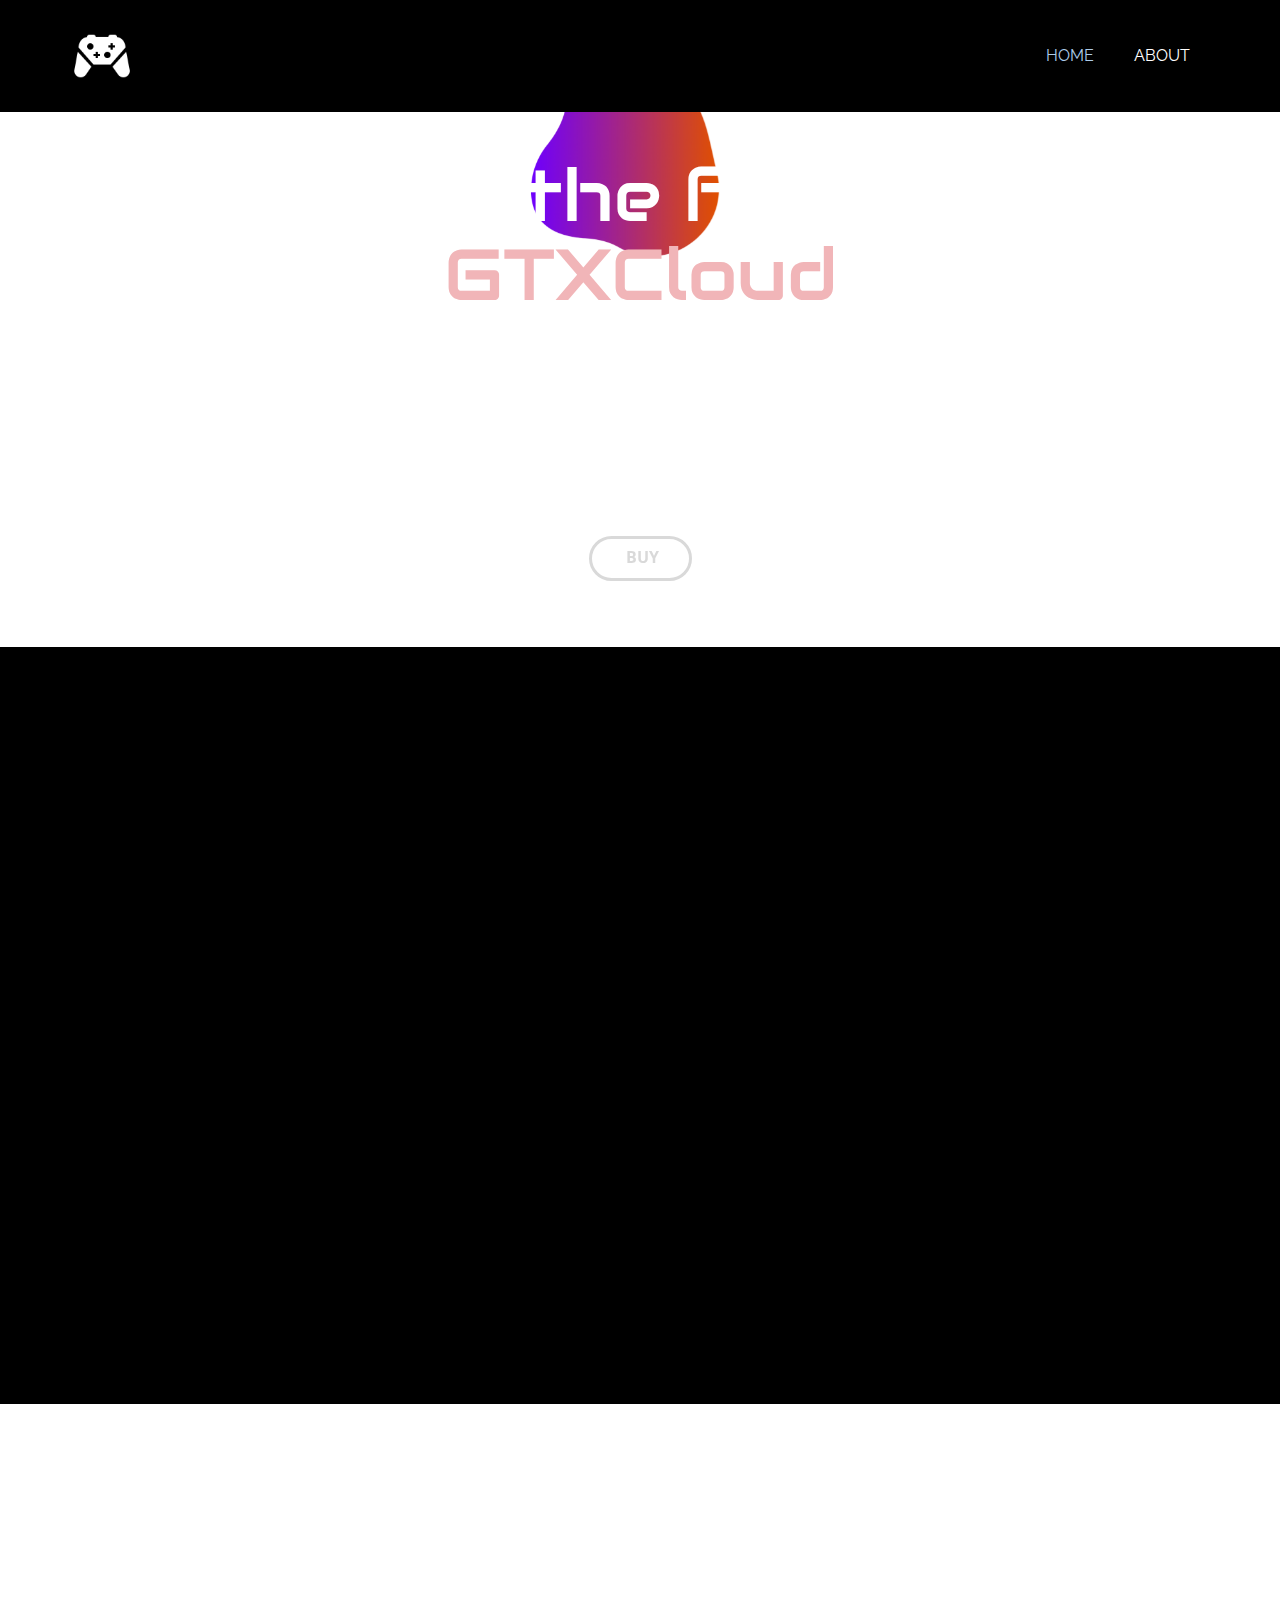
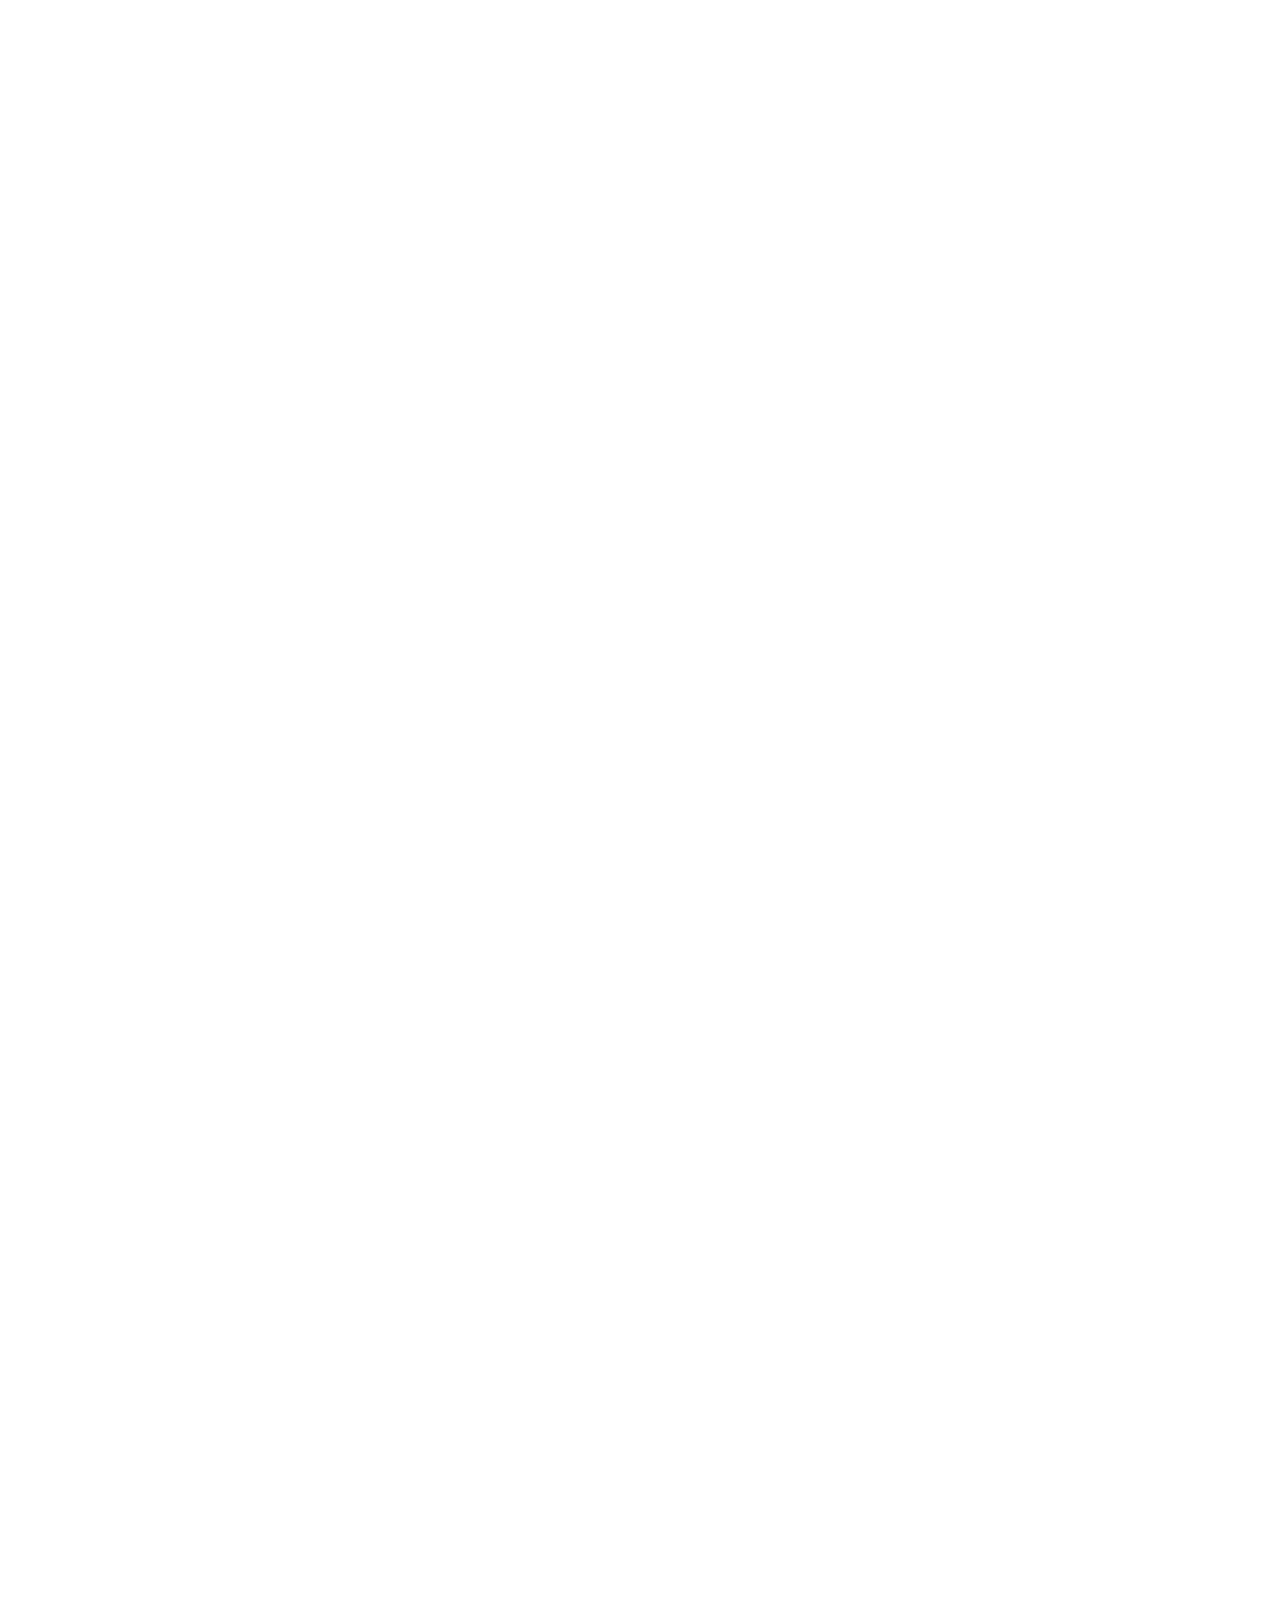
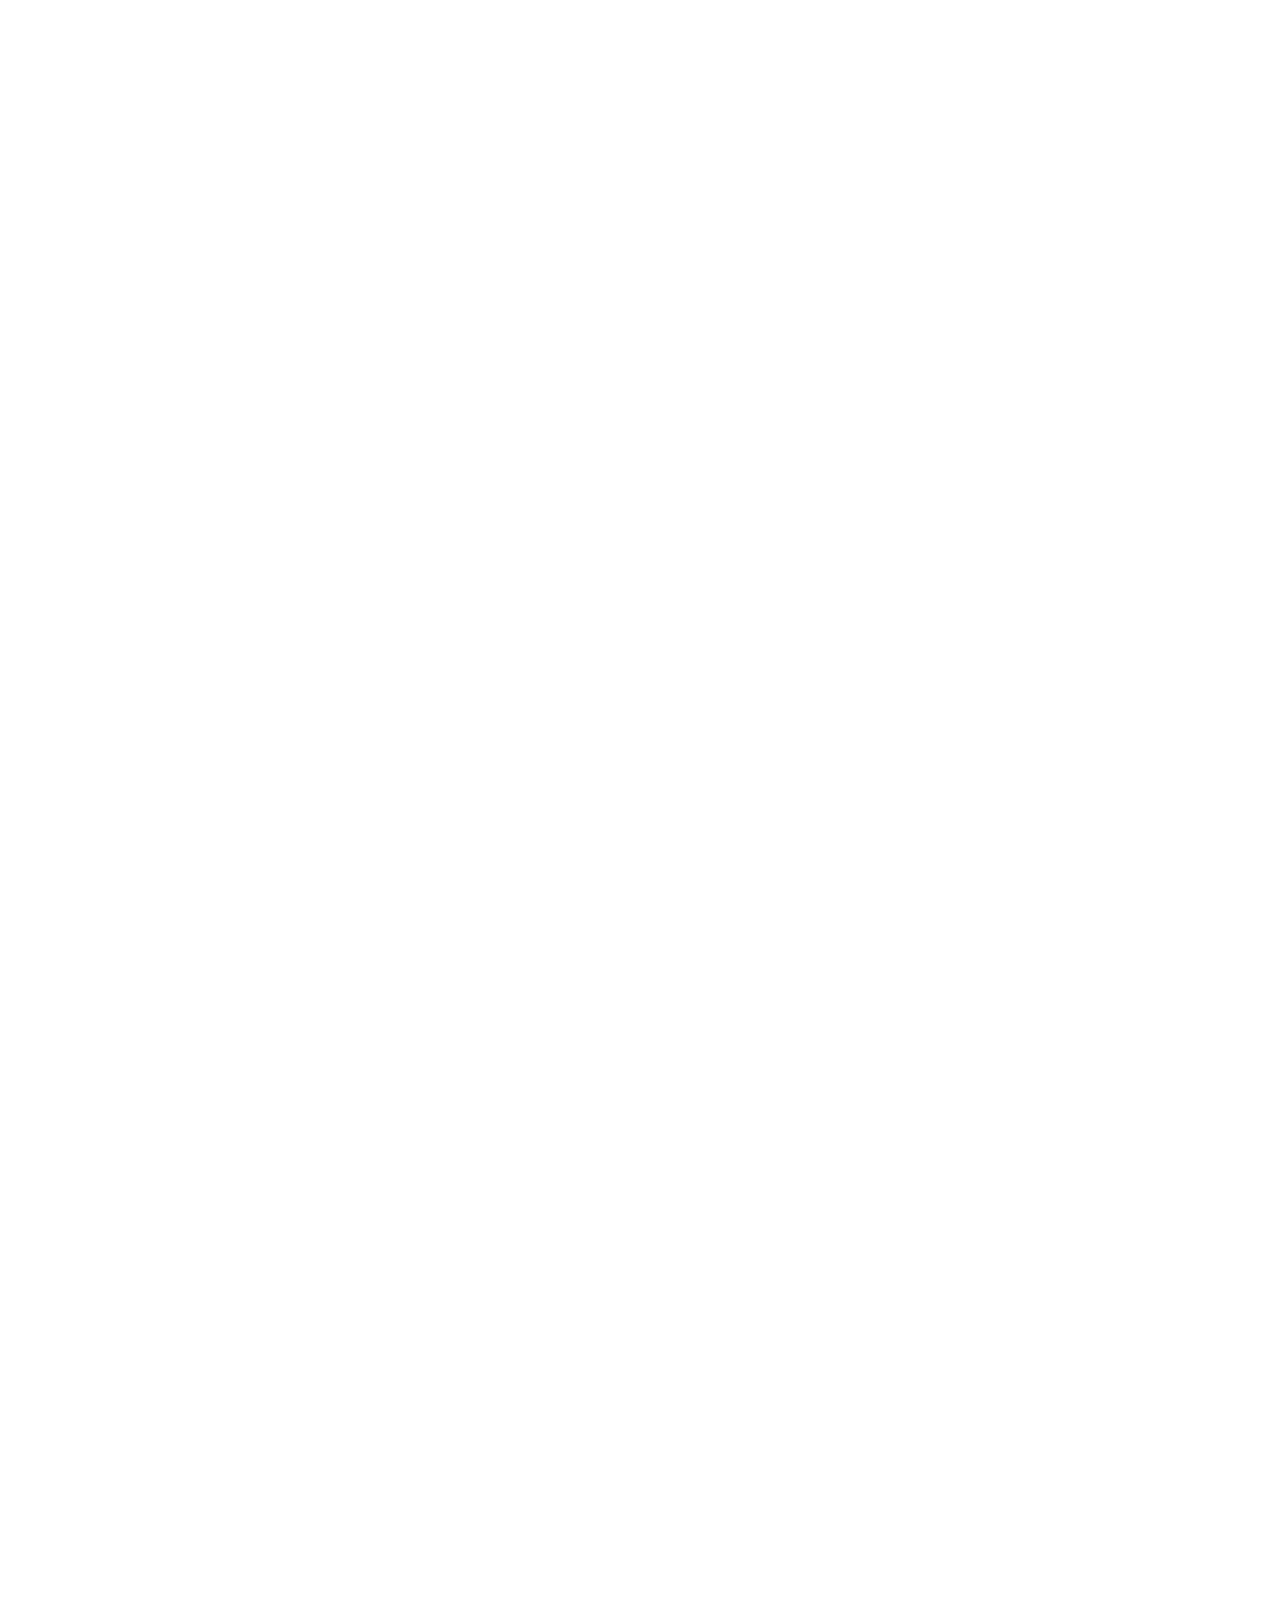
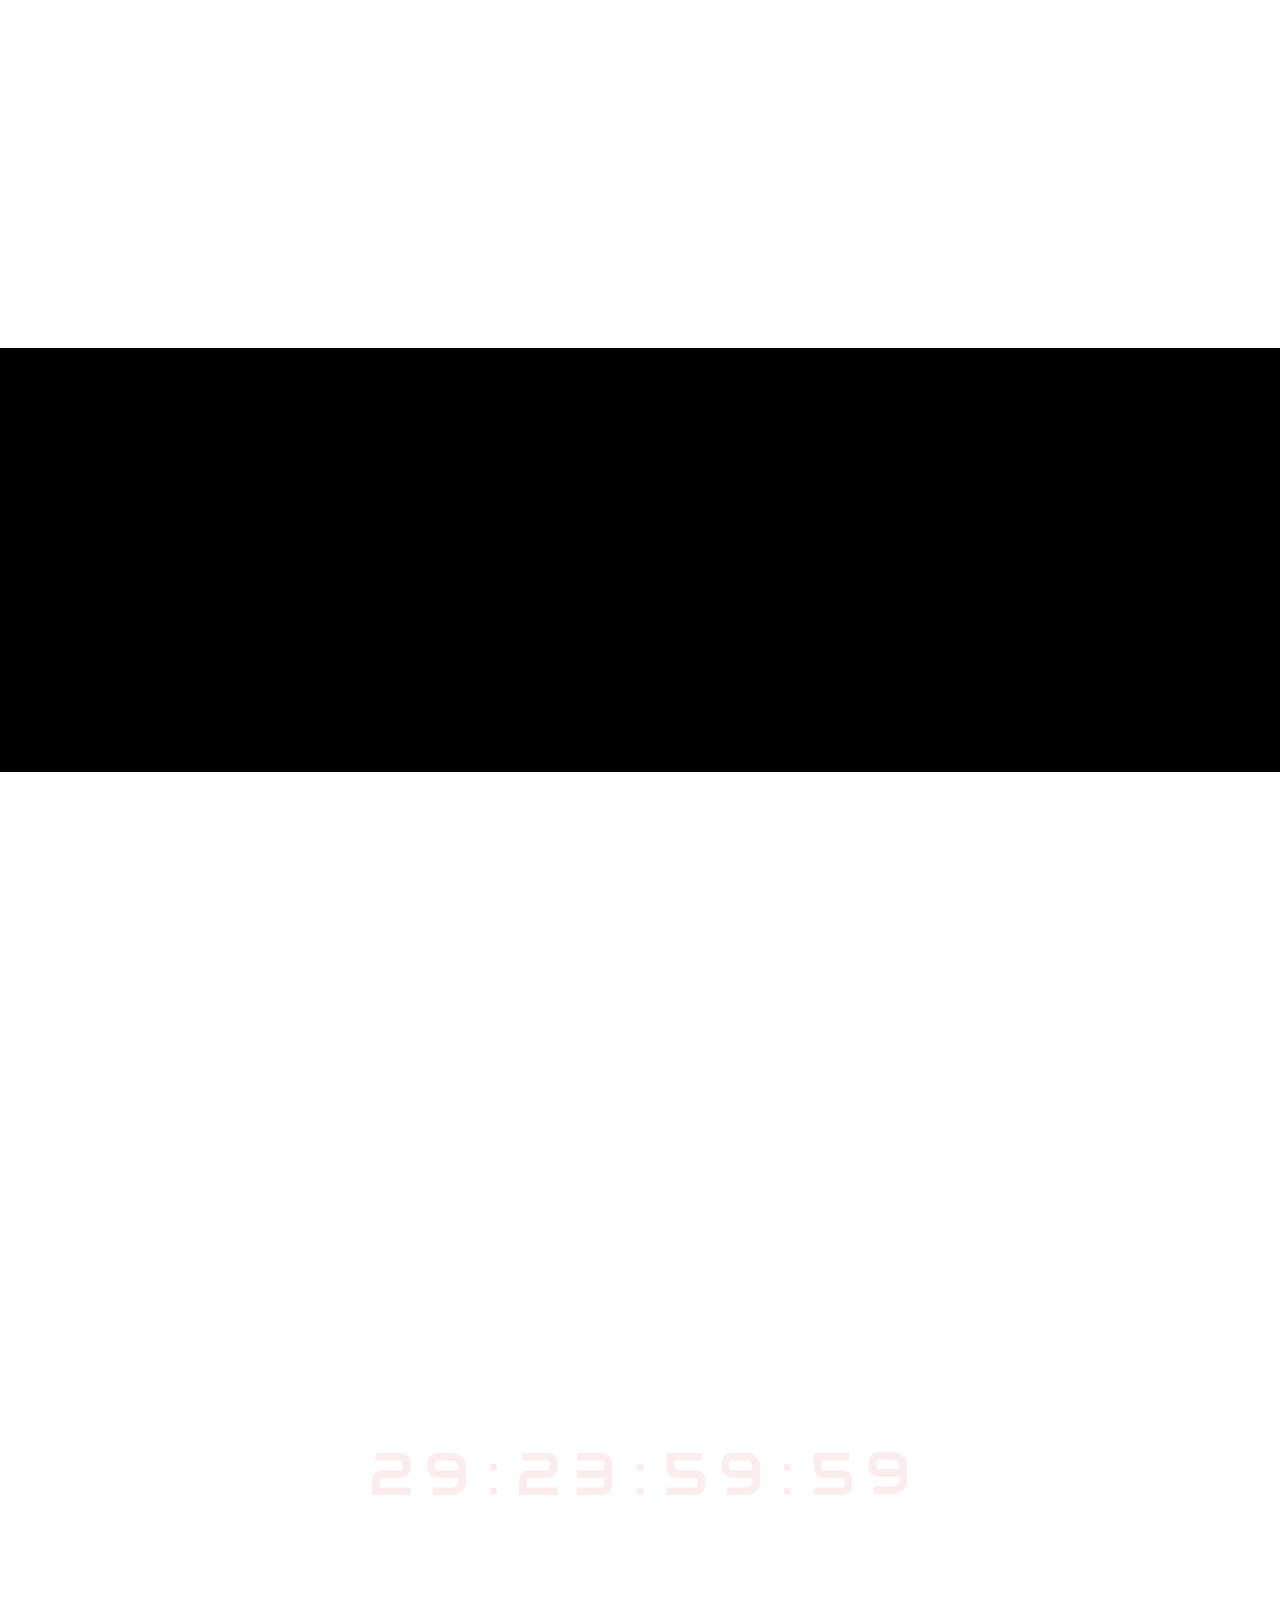
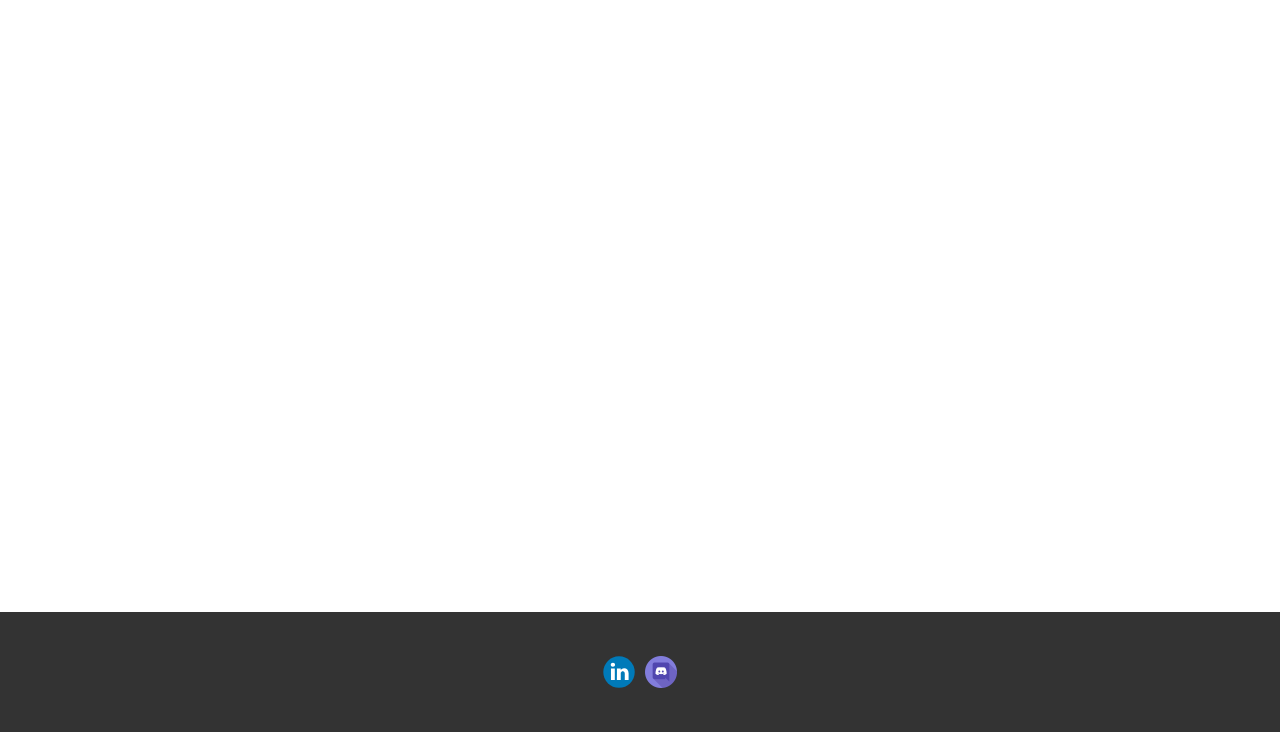
==== commit fdbb5fff: "sdfsdfsdfsf" ====
--- a/index.html
+++ b/index.html
@@ -34,53 +34,7 @@
     <meta property="og:title" content="HOME">
     <meta property="og:description" content="">
     <meta property="og:type" content="website">
-  <script src="https://www.google.com/recaptcha/api.js?render=6Le9CQshAAAAANNDDxIOvXIRZX-0q6-hteOJLhtR"></script>
-    <script>
-( function( grecaptcha, sitekey, actions ) {
-
-	var recaptcha = {
-
-		execute: function( action ) {
-			grecaptcha.execute(
-				sitekey,
-				{ action: action }
-			).then( function( token ) {
-				var forms = document.getElementsByTagName( 'form' );
-
-				for ( var i = 0; i < forms.length; i++ ) {
-					var fields = forms[ i ].getElementsByTagName( 'input' );
-
-					for ( var j = 0; j < fields.length; j++ ) {
-						var field = fields[ j ];
-
-						if ( 'recaptchaResponse' === field.getAttribute( 'name' ) ) {
-							field.setAttribute( 'value', token );
-							break;
-						}
-					}
-				}
-			} );
-		},
-
-		executeContact: function() {
-			recaptcha.execute( actions[ 'contact' ] );
-		}
-	};
-
-	grecaptcha.ready(
-		recaptcha.executeContact
-	);
-
-	document.addEventListener( 'change',
-		recaptcha.executeContact, false
-	);
-} )(
-	grecaptcha,
-	'6Le9CQshAAAAANNDDxIOvXIRZX-0q6-hteOJLhtR',
-	{"contact":"contact"}
-);
-    </script>
-</head>
+  </head>
   <body data-home-page="HOME.html" data-home-page-title="HOME" class="u-body u-overlap u-xl-mode" data-lang="pt"><header class="u-clearfix u-grey-90 u-header u-header" id="sec-2677"><div class="u-clearfix u-sheet u-sheet-1">
         <a href="https://nicepage.com" class="u-hover-feature u-image u-logo u-image-1" data-image-width="90" data-image-height="90" data-animation-name="customAnimationIn" data-animation-duration="1000">
           <img src="images/icons8-nintendo-switch-pro-controller-90.png" class="u-logo-image u-logo-image-1">
@@ -330,7 +284,7 @@
             <h4 class="u-custom-font u-hover-feature u-text u-text-body-alt-color u-text-1" data-animation-name="customAnimationIn" data-animation-duration="1000" data-animation-delay="0"> These plans are available on our service</h4>
             <h6 class="u-hover-feature u-text u-text-body-alt-color u-text-2" data-animation-name="customAnimationIn" data-animation-duration="1000">Find Your DIFFICULTY</h6>
             <h2 class="u-custom-font u-hover-feature u-text u-text-body-alt-color u-text-3">
-              <span class="u-text-palette-2-dark-2">LETS </span>
+              <span class="u-text-palette-2-dark-1">LETS </span>
               <span style="font-style: italic;" class="u-text-palette-2-light-2">CONNECT</span>
               <span class="u-text-palette-2-light-3">?</span>
             </h2>
@@ -349,7 +303,7 @@
                     <li>12/7 SUPPORT</li>
                   </ul>
                   <p class="u-align-center u-text u-text-body-alt-color u-text-6">$25</p>
-                  <a href="HOME.html#carousel_e8c1" data-page-id="533625120" class="u-border-2 u-border-hover-palette-1-base u-border-palette-1-base u-btn u-btn-round u-button-style u-hover-feature u-hover-palette-1-base u-none u-radius-50 u-btn-1" data-animation-name="customAnimationIn" data-animation-duration="1000" data-animation-delay="0" data-animation-direction="">PURCHASE</a>
+                  <a href="HOME.html#carousel_e8c1" data-page-id="533625120" class="u-border-2 u-border-hover-white u-border-white u-btn u-btn-round u-button-style u-hover-feature u-hover-white u-none u-radius-50 u-text-body-alt-color u-text-hover-black u-btn-1" data-animation-name="customAnimationIn" data-animation-duration="1000" data-animation-delay="0" data-animation-direction="">PURCHASE</a>
                 </div>
               </div>
               <div class="u-container-style u-grey-80 u-hover-feature u-layout-cell u-opacity u-opacity-75 u-radius-50 u-shape-round u-size-20 u-size-20-md u-layout-cell-2" data-animation-name="customAnimationIn" data-animation-duration="1000" data-animation-delay="0">
@@ -362,7 +316,7 @@
                     <li>24/7 SUPPORT</li>
                   </ul>
                   <p class="u-align-center u-text u-text-body-alt-color u-text-9">$95.45</p>
-                  <a href="HOME.html#carousel_7aa9" data-page-id="533625120" class="u-border-2 u-border-hover-palette-1-base u-border-palette-1-base u-btn u-btn-round u-button-style u-hover-feature u-hover-palette-1-base u-none u-radius-50 u-btn-2" data-animation-name="customAnimationIn" data-animation-duration="1000" data-animation-delay="0" data-animation-direction="">PURCHASE</a>
+                  <a href="HOME.html#carousel_7aa9" data-page-id="533625120" class="u-border-2 u-border-hover-white u-border-white u-btn u-btn-round u-button-style u-hover-feature u-hover-white u-none u-radius-50 u-text-body-alt-color u-text-hover-black u-btn-2" data-animation-name="customAnimationIn" data-animation-duration="1000" data-animation-delay="0" data-animation-direction="">PURCHASE</a>
                 </div>
               </div>
               <div class="u-container-style u-grey-80 u-hover-feature u-layout-cell u-opacity u-opacity-95 u-radius-50 u-right-cell u-shape-round u-size-20 u-size-20-md u-layout-cell-3" data-animation-name="customAnimationIn" data-animation-duration="1000" data-animation-delay="0">
@@ -376,7 +330,7 @@
                   </ul>
                   <p class="u-align-center u-text u-text-body-alt-color u-text-12">$54<br>
                   </p>
-                  <a href="HOME.html#carousel_7aa9" data-page-id="533625120" class="u-border-2 u-border-hover-palette-1-base u-border-palette-1-base u-btn u-btn-round u-button-style u-hover-feature u-hover-palette-1-base u-none u-radius-50 u-btn-3" data-animation-name="customAnimationIn" data-animation-duration="1000">PURCHASE</a>
+                  <a href="HOME.html#carousel_7aa9" data-page-id="533625120" class="u-border-2 u-border-hover-white u-border-white u-btn u-btn-round u-button-style u-hover-feature u-hover-white u-none u-radius-50 u-text-body-alt-color u-text-hover-black u-btn-3" data-animation-name="customAnimationIn" data-animation-duration="1000" data-animation-delay="0">PURCHASE</a>
                 </div>
               </div>
             </div>
--- a/HOME.css
+++ b/HOME.css
@@ -764,7 +764,6 @@
   --animation-custom_in-opacity: 0;
   --animation-custom_in-rotate: 0deg;
   --animation-custom_in-scale: 1;
-  height: auto;
   margin: -926px 320px 60px auto;
 }
 
@@ -844,7 +843,6 @@
   .u-section-3 .u-group-5 {
     margin-top: -952px;
     margin-right: 135px;
-    height: auto;
   }
 
   .u-section-3 .embed-responsive-1 {
@@ -1726,6 +1724,7 @@
   --animation-custom_in-opacity: 0;
   --animation-custom_in-rotate: 0deg;
   --animation-custom_in-scale: 1;
+  height: auto;
   margin: -515px auto 0;
 }
 
@@ -1822,12 +1821,12 @@
   font-size: 0.875rem;
   letter-spacing: 1px;
   transition-duration: 0.5s;
+  --animation-custom_in-translate_x: 0px;
+  --animation-custom_in-translate_y: 0px;
+  --animation-custom_in-opacity: 0;
+  --animation-custom_in-rotate: 0deg;
+  --animation-custom_in-scale: 0.3;
   transform: translateX(0px) translateY(0px) scale(1) rotate(0deg);
-  --animation-custom_in-translate_x: 0px;
-  --animation-custom_in-translate_y: 0px;
-  --animation-custom_in-opacity: 0;
-  --animation-custom_in-rotate: 0deg;
-  --animation-custom_in-scale: 0.3;
   margin: 61px auto 0;
 }
 
@@ -1879,11 +1878,8 @@
   transition-duration: 0.5s;
   --animation-custom_in-translate_x: 0px;
   --animation-custom_in-translate_y: 0px;
-  --animation-custom_in-opacity: 0;
-  --animation-custom_in-rotate: 0deg;
-  --animation-custom_in-scale: 0.3;
   transform: translateX(0px) translateY(0px) scale(1) rotate(0deg);
-  margin: 48px auto 0;
+  margin: 42px auto 0;
 }
 
 .u-section-5 .u-layout-cell-3 {
@@ -1943,9 +1939,6 @@
   transition-duration: 0.5s;
   --animation-custom_in-translate_x: 0px;
   --animation-custom_in-translate_y: 0px;
-  --animation-custom_in-opacity: 0;
-  --animation-custom_in-rotate: 0deg;
-  --animation-custom_in-scale: 0.3;
   transform: translateX(0px) translateY(0px) scale(1) rotate(0deg);
   margin: 54px auto 0;
 }
@@ -1976,6 +1969,10 @@
     min-height: 871px;
   }
 
+  .u-section-5 .u-group-1 {
+    height: auto;
+  }
+
   .u-section-5 .u-text-2 {
     position: relative;
   }
@@ -2043,6 +2040,12 @@
     margin-right: 11px;
   }
 
+  .u-section-5 .u-btn-2 {
+    --animation-custom_in-opacity: 0;
+    --animation-custom_in-rotate: 0deg;
+    --animation-custom_in-scale: 0.3;
+  }
+
   .u-section-5 .u-layout-cell-3 {
     min-height: 606px;
   }
@@ -2065,6 +2068,12 @@
   .u-section-5 .u-text-12 {
     margin-left: 10px;
     margin-right: 11px;
+  }
+
+  .u-section-5 .u-btn-3 {
+    --animation-custom_in-opacity: 0;
+    --animation-custom_in-rotate: 0deg;
+    --animation-custom_in-scale: 0.3;
   }
 }
 
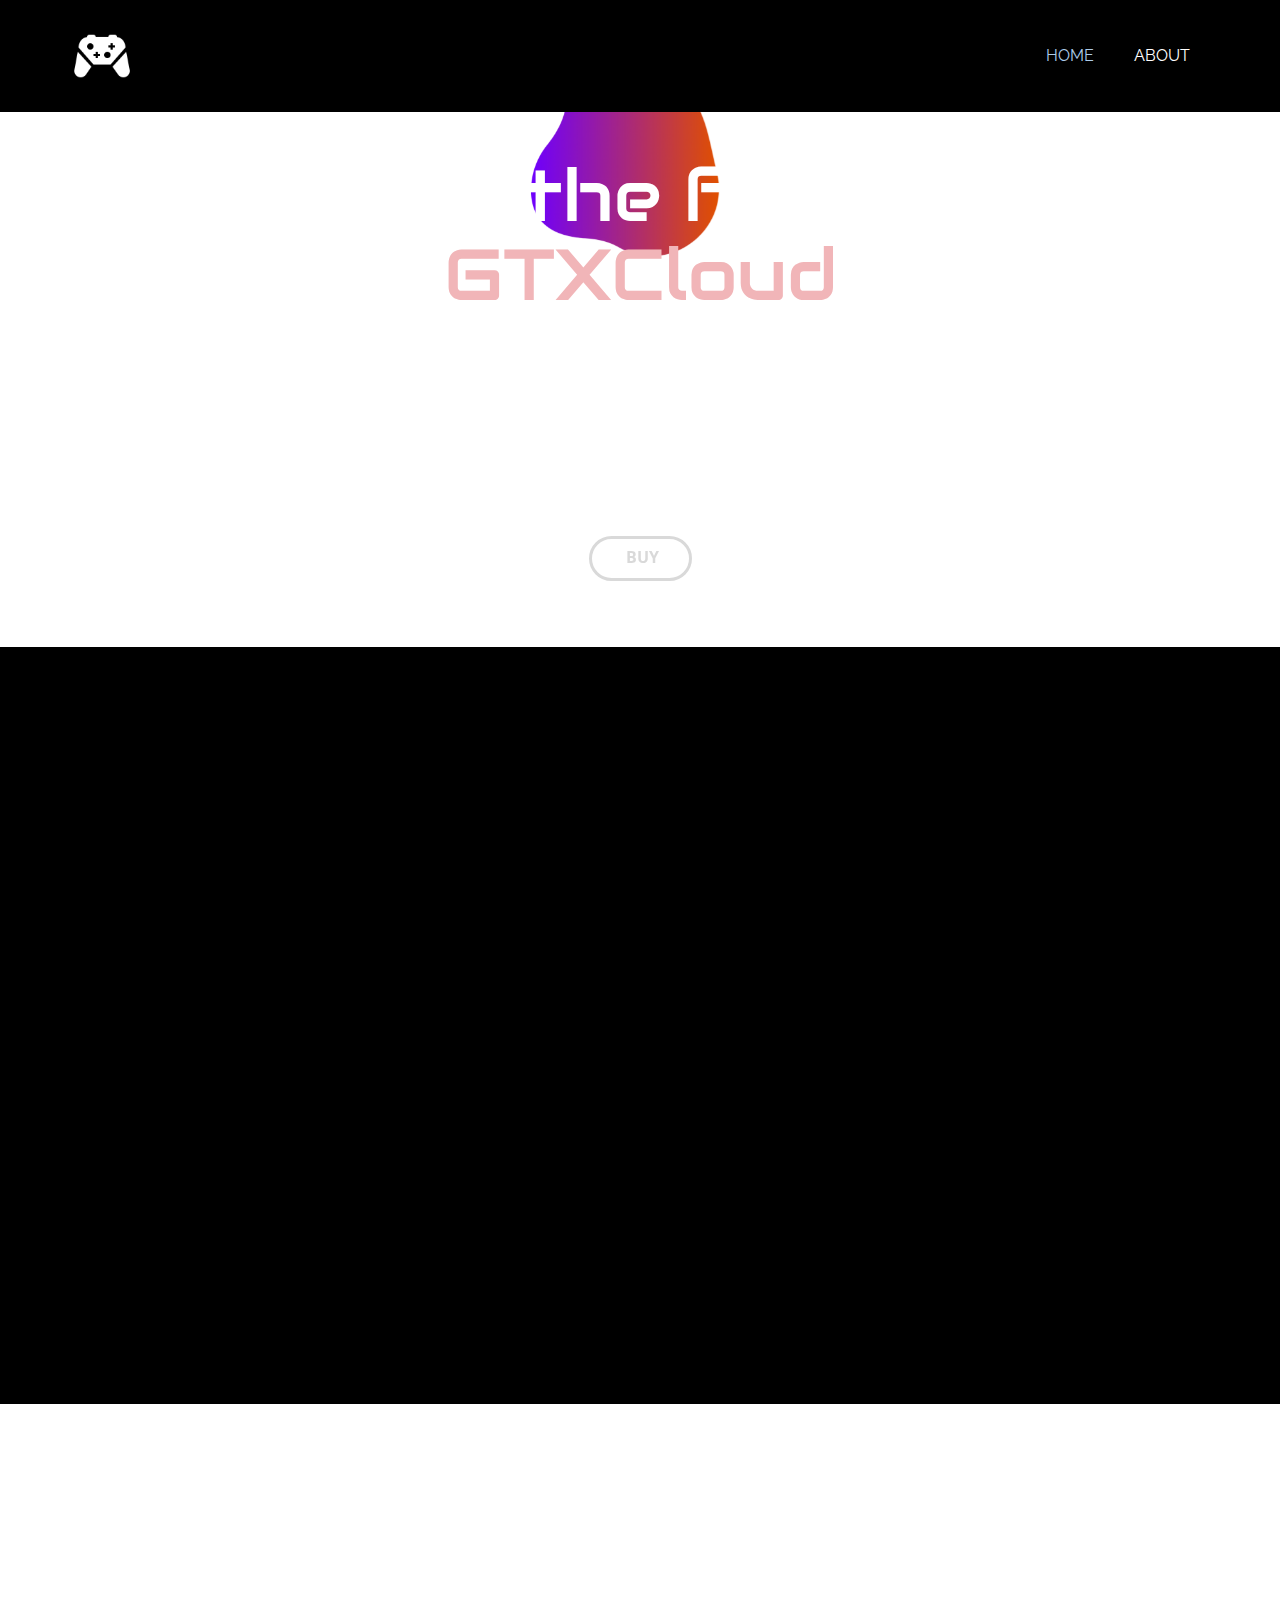
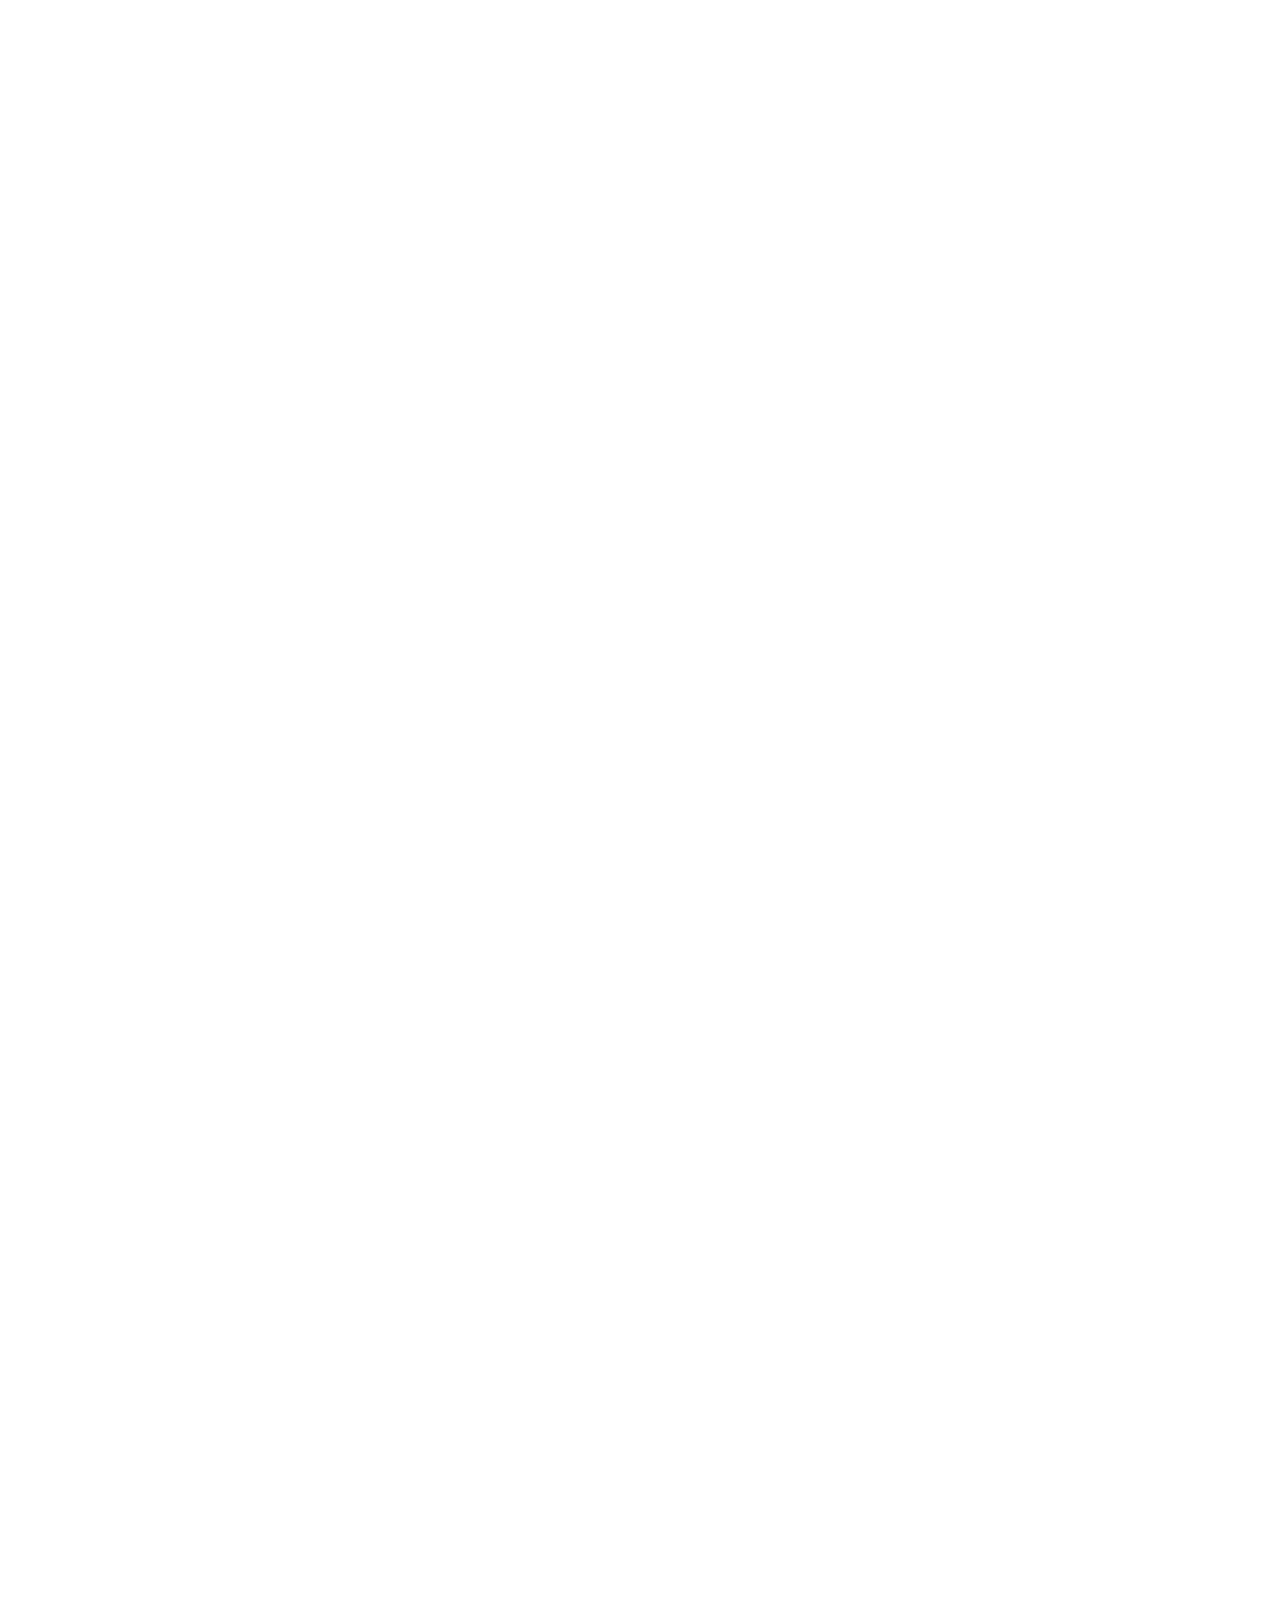
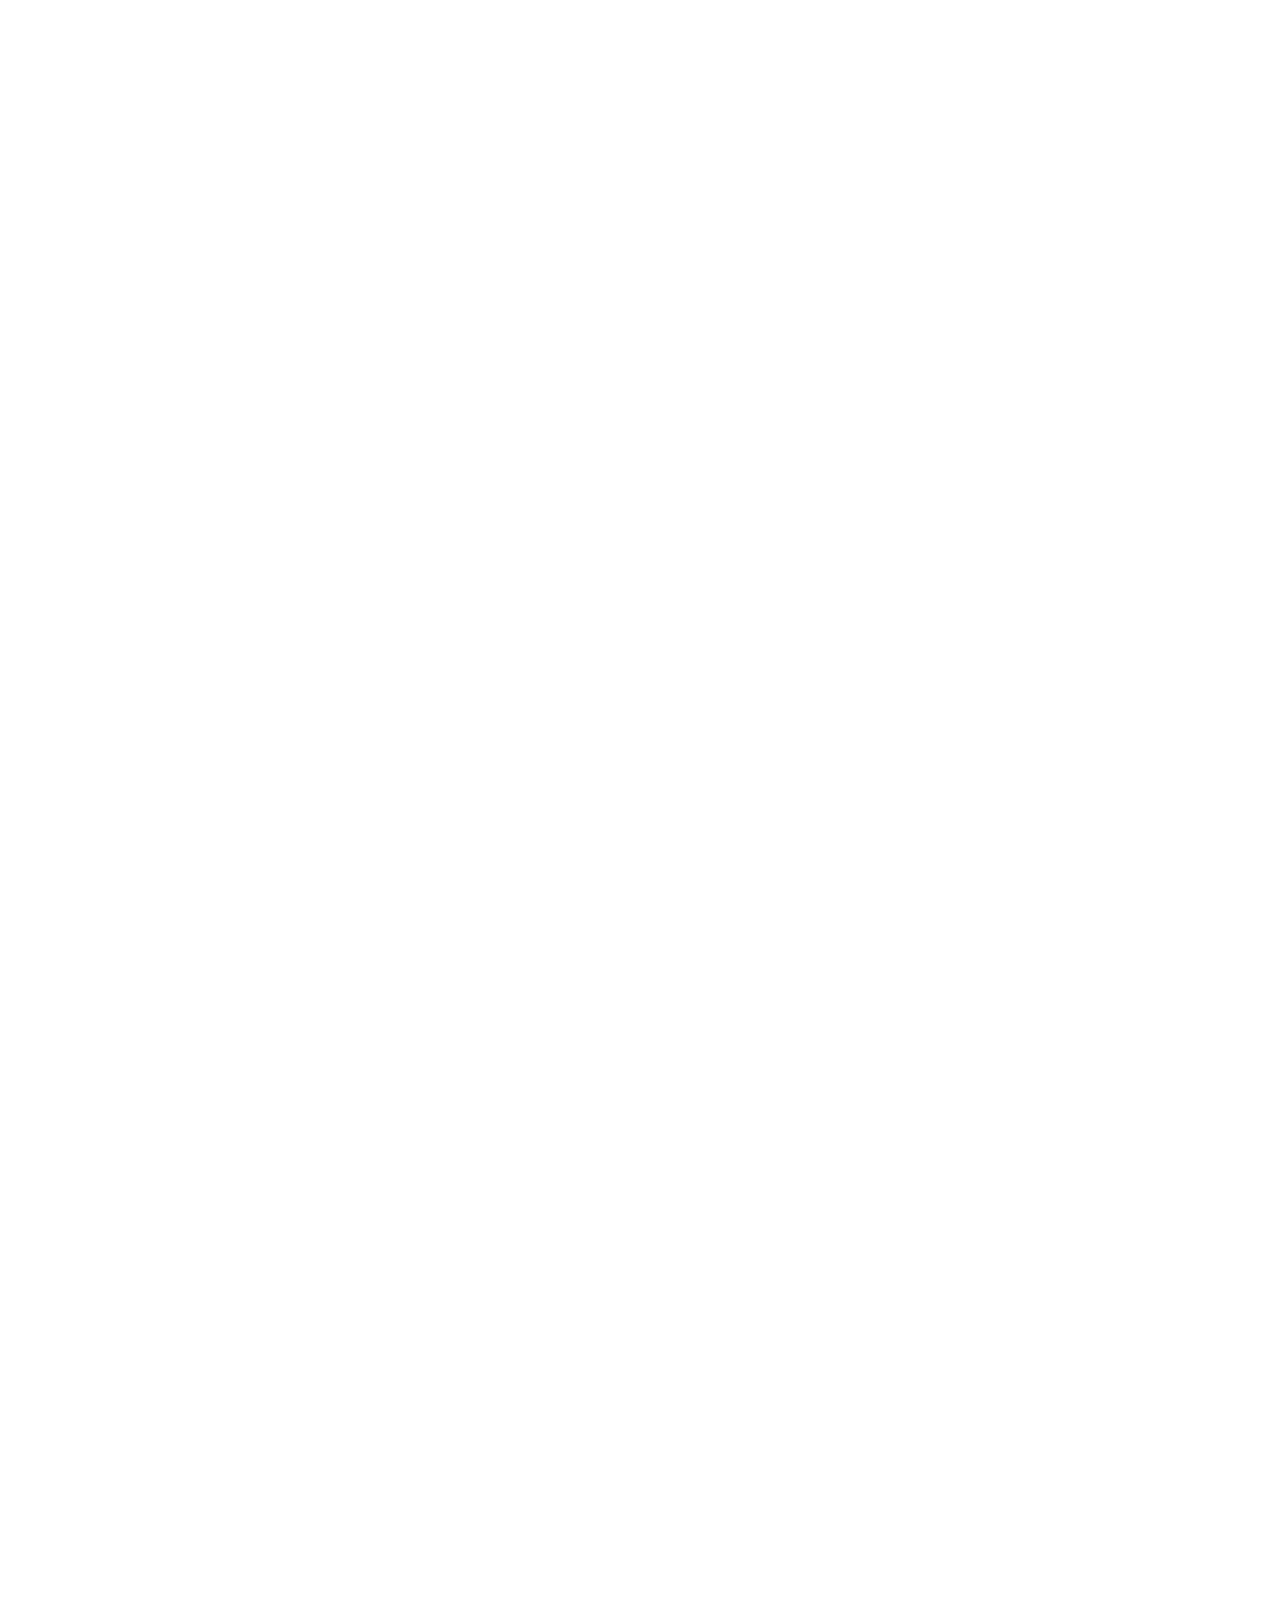
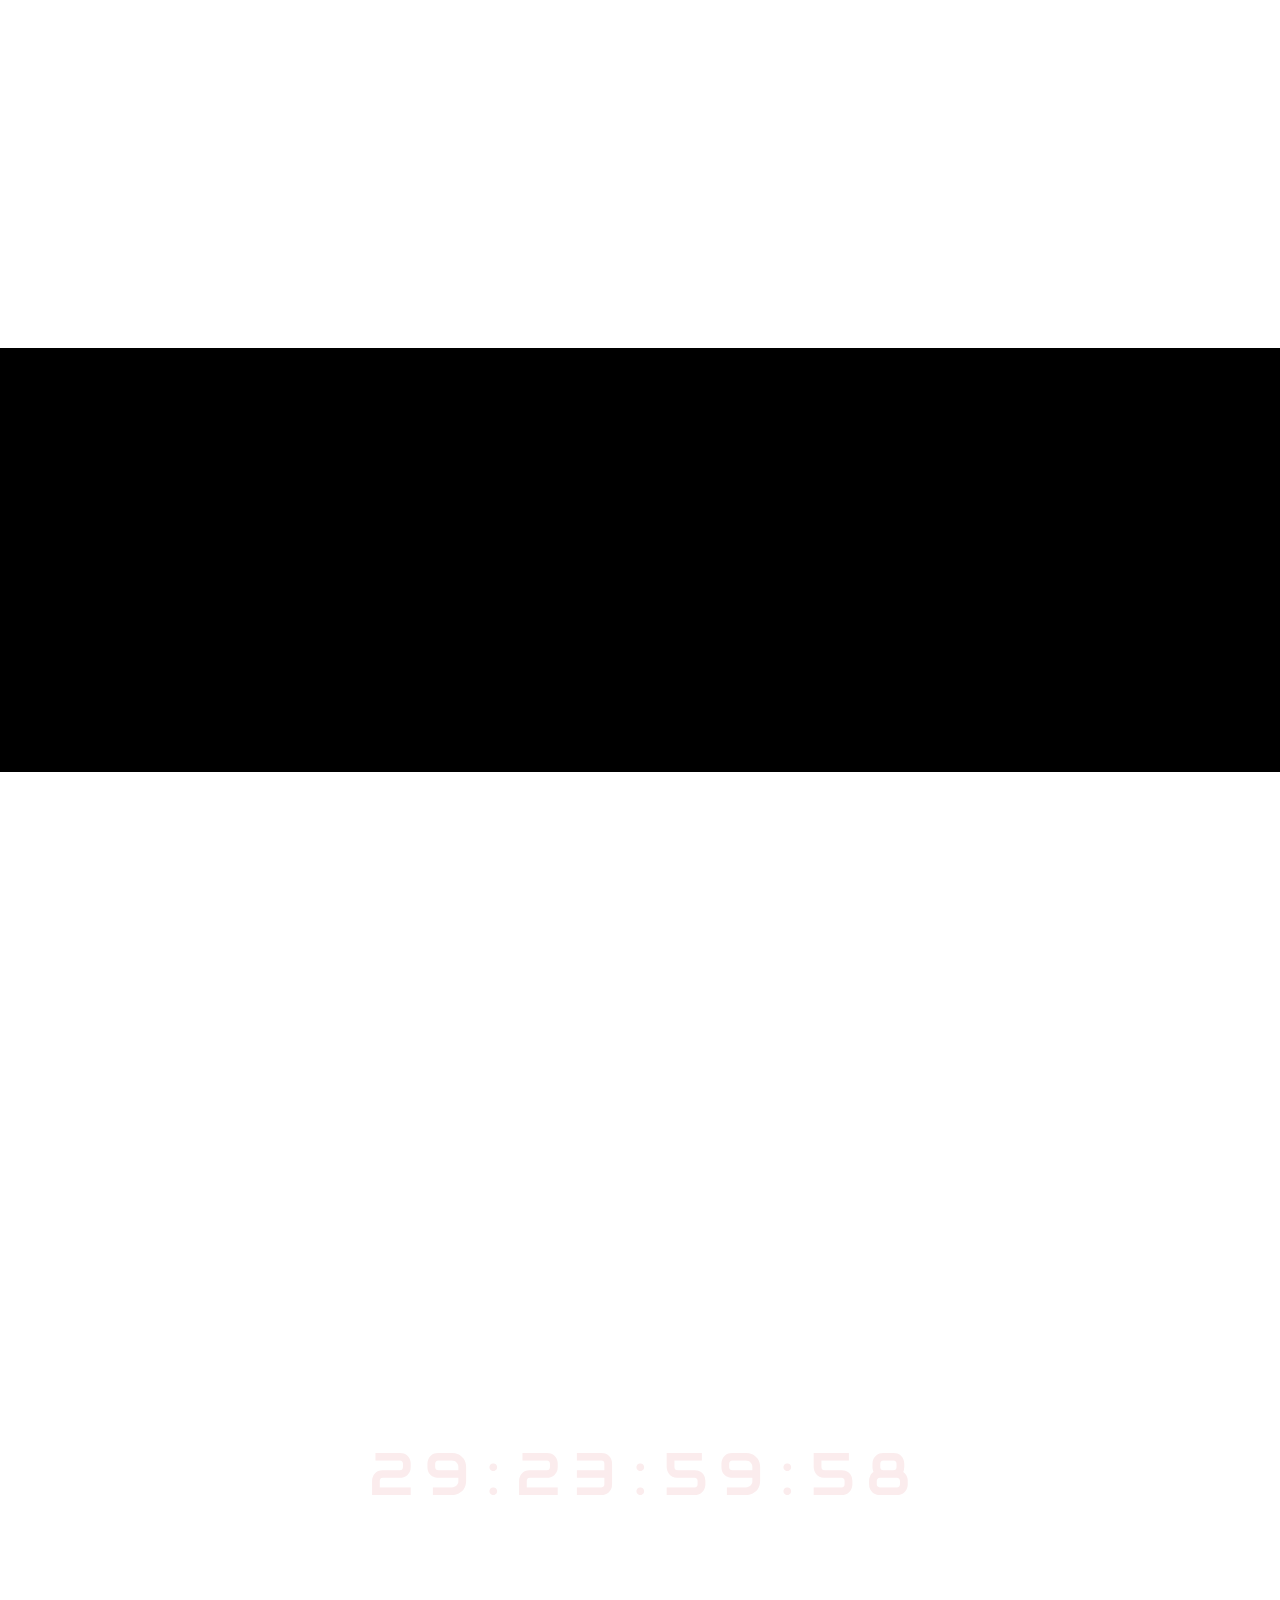
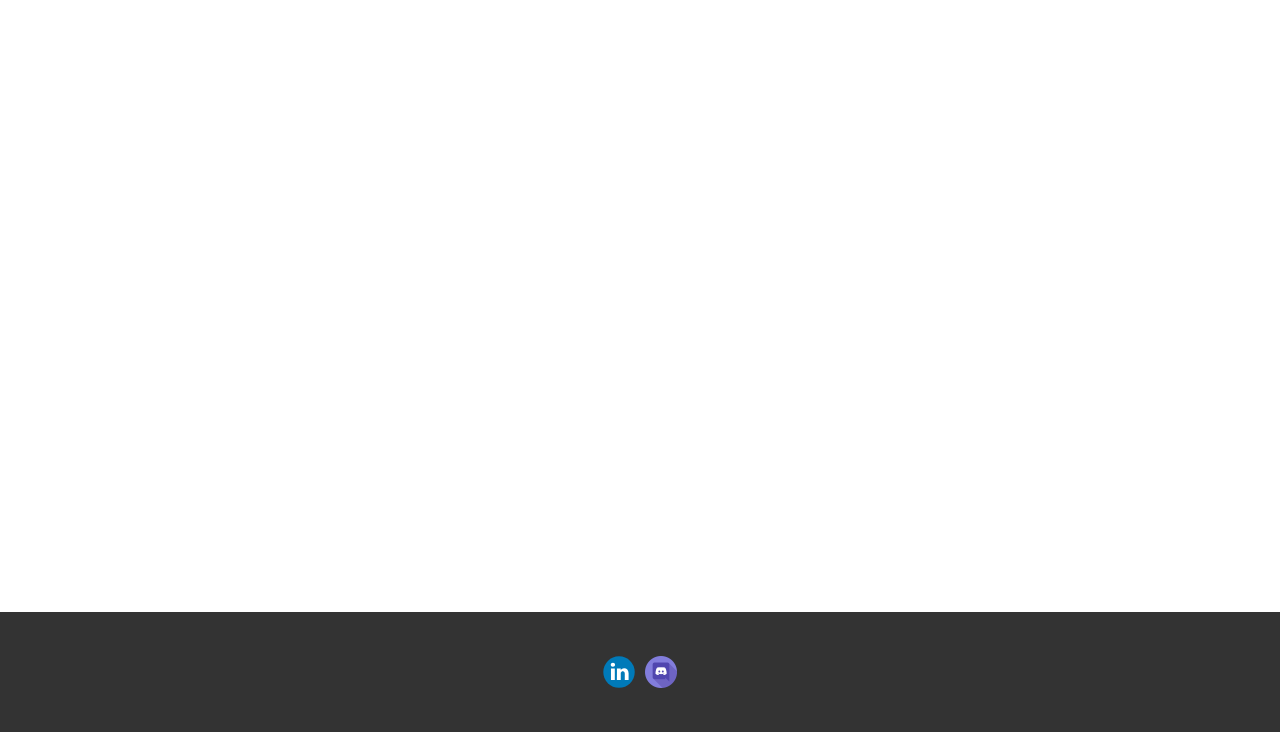
==== commit 661bca0b: "123" ====
--- a/index.html
+++ b/index.html
@@ -465,7 +465,9 @@
                 <div class="u-container-layout u-container-layout-2">
                   <h2 class="u-text u-text-body-alt-color u-text-default u-text-1" data-animation-name="customAnimationIn" data-animation-duration="1000">Get in touch</h2>
                   <h6 class="u-custom-font u-text u-text-body-alt-color u-text-font u-text-2" data-animation-name="customAnimationIn" data-animation-duration="1000">We can ensure reliability, low cost fares and most important, with safety and comfort in mind.</h6>
-                  <p class="u-text u-text-body-alt-color u-text-3" data-animation-name="customAnimationIn" data-animation-duration="1000"> Want exclusive support? Send us an email. We will reply as soon as possible</p>
+                  <p class="u-text u-text-body-alt-color u-text-3" data-animation-name="customAnimationIn" data-animation-duration="1000"> Want exclusive support? Send us an email. We will reply as soon as possible<br>
+                    <br>gtxcloudcontact@outlook.com
+                  </p>
                   <div class="u-hover-feature u-social-icons u-spacing-12 u-social-icons-1" data-animation-name="customAnimationIn" data-animation-duration="1000" data-animation-delay="0" data-animation-direction="">
                     <a class="u-social-url" target="_blank" href="#"><span class="u-icon u-icon-circle u-social-icon u-social-linkedin u-text-white u-icon-1"><svg class="u-svg-link" preserveAspectRatio="xMidYMin slice" viewBox="0 0 112 112" style=""><use xmlns:xlink="http://www.w3.org/1999/xlink" xlink:href="#svg-8dc3"></use></svg><svg class="u-svg-content" viewBox="0 0 112 112" x="0px" y="0px" id="svg-8dc3"><path d="M33.8,96.8H14.5v-58h19.3V96.8z M24.1,30.9L24.1,30.9c-6.6,0-10.8-4.5-10.8-10.1c0-5.8,4.3-10.1,10.9-10.1 S34.9,15,35.1,20.8C35.1,26.4,30.8,30.9,24.1,30.9z M103.3,96.8H84.1v-31c0-7.8-2.7-13.1-9.8-13.1c-5.3,0-8.5,3.6-9.9,7.1 c-0.6,1.3-0.6,3-0.6,4.8V97H44.5c0,0,0.3-52.6,0-58h19.3v8.2c2.6-3.9,7.2-9.6,17.4-9.6c12.7,0,22.2,8.4,22.2,26.1V96.8z"></path></svg>
           
--- a/HOME.css
+++ b/HOME.css
@@ -3032,7 +3032,7 @@
   --animation-custom_in-opacity: 0;
   --animation-custom_in-rotate: 0deg;
   --animation-custom_in-scale: 0.3;
-  margin: 20px 0 0;
+  margin: 18px 0 0;
 }
 
 .u-section-8 .u-social-icons-1 {
@@ -3048,7 +3048,7 @@
   --animation-custom_in-scale: 1;
   transition-duration: 0.5s;
   transform: translateX(0px) translateY(0px) scale(1) rotate(0deg);
-  margin: 39px auto 0 0;
+  margin: 41px auto 0 0;
 }
 
 .u-section-8 .u-icon-1 {
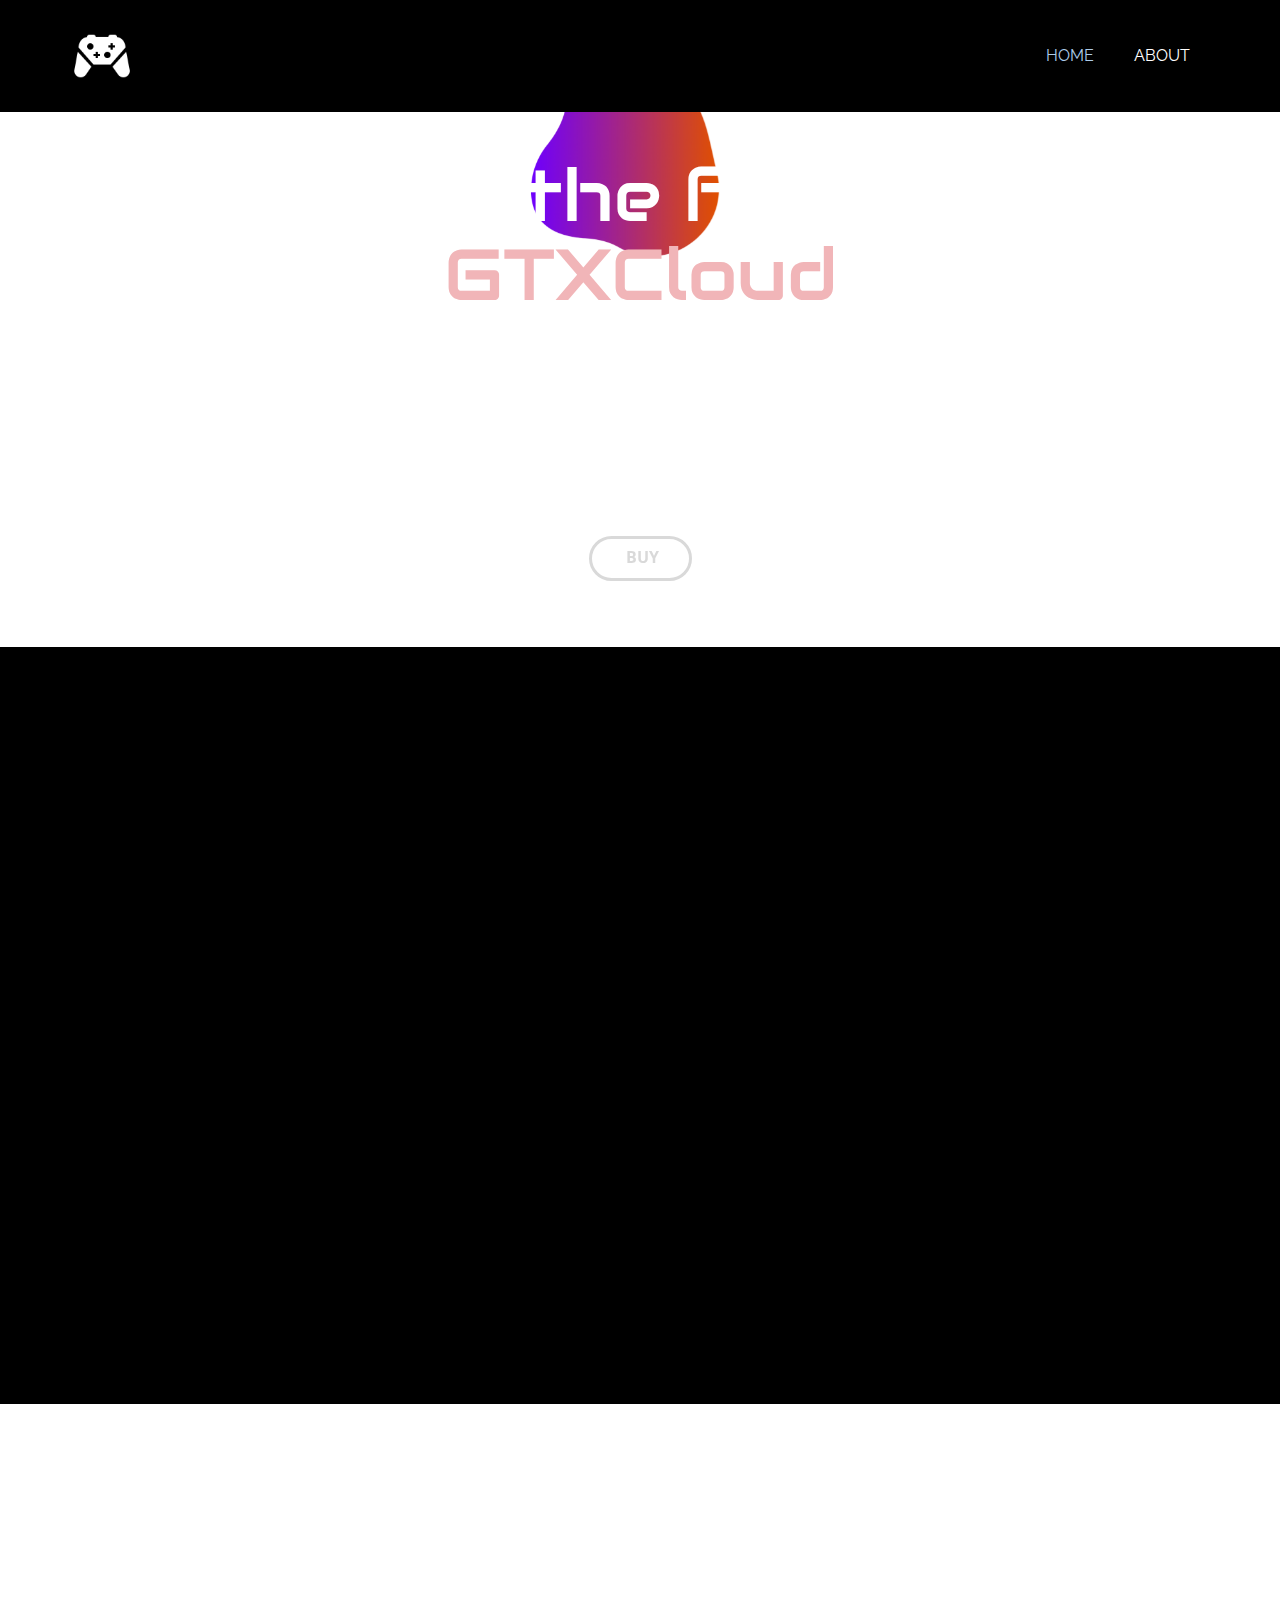
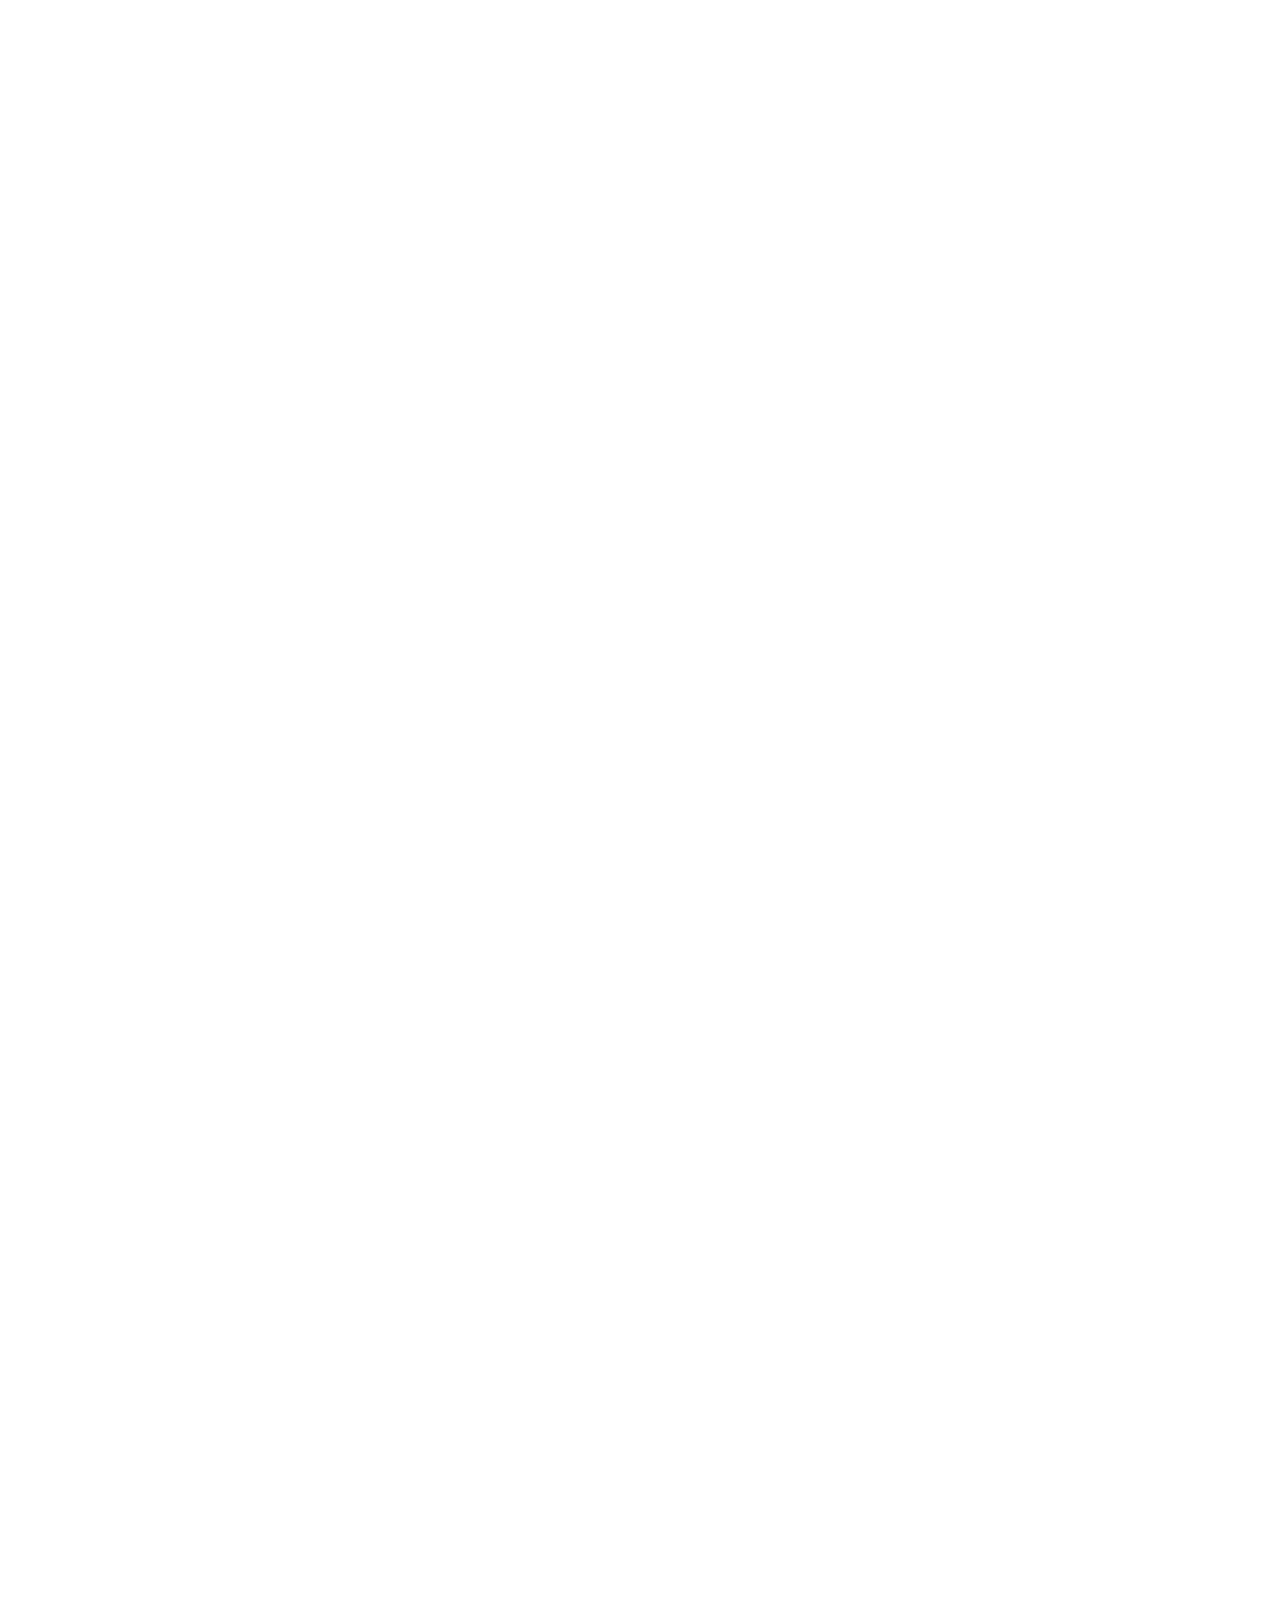
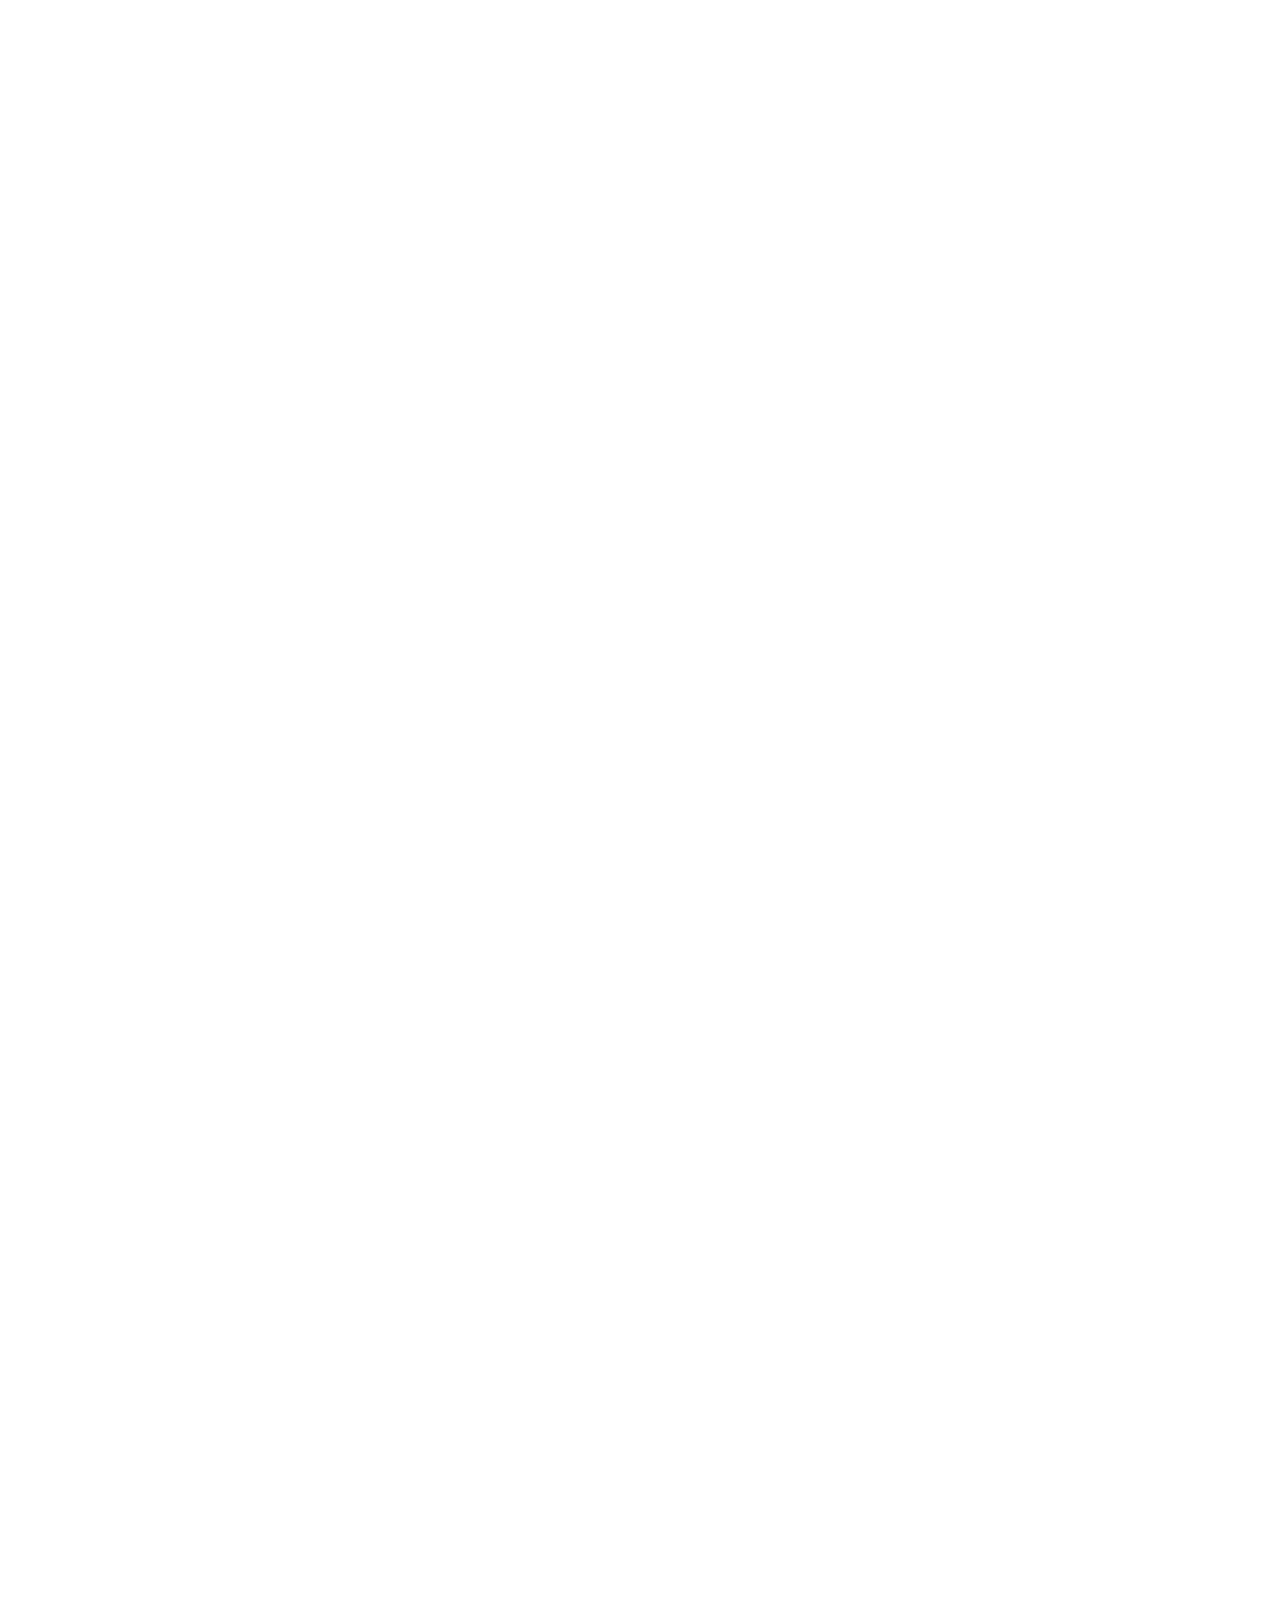
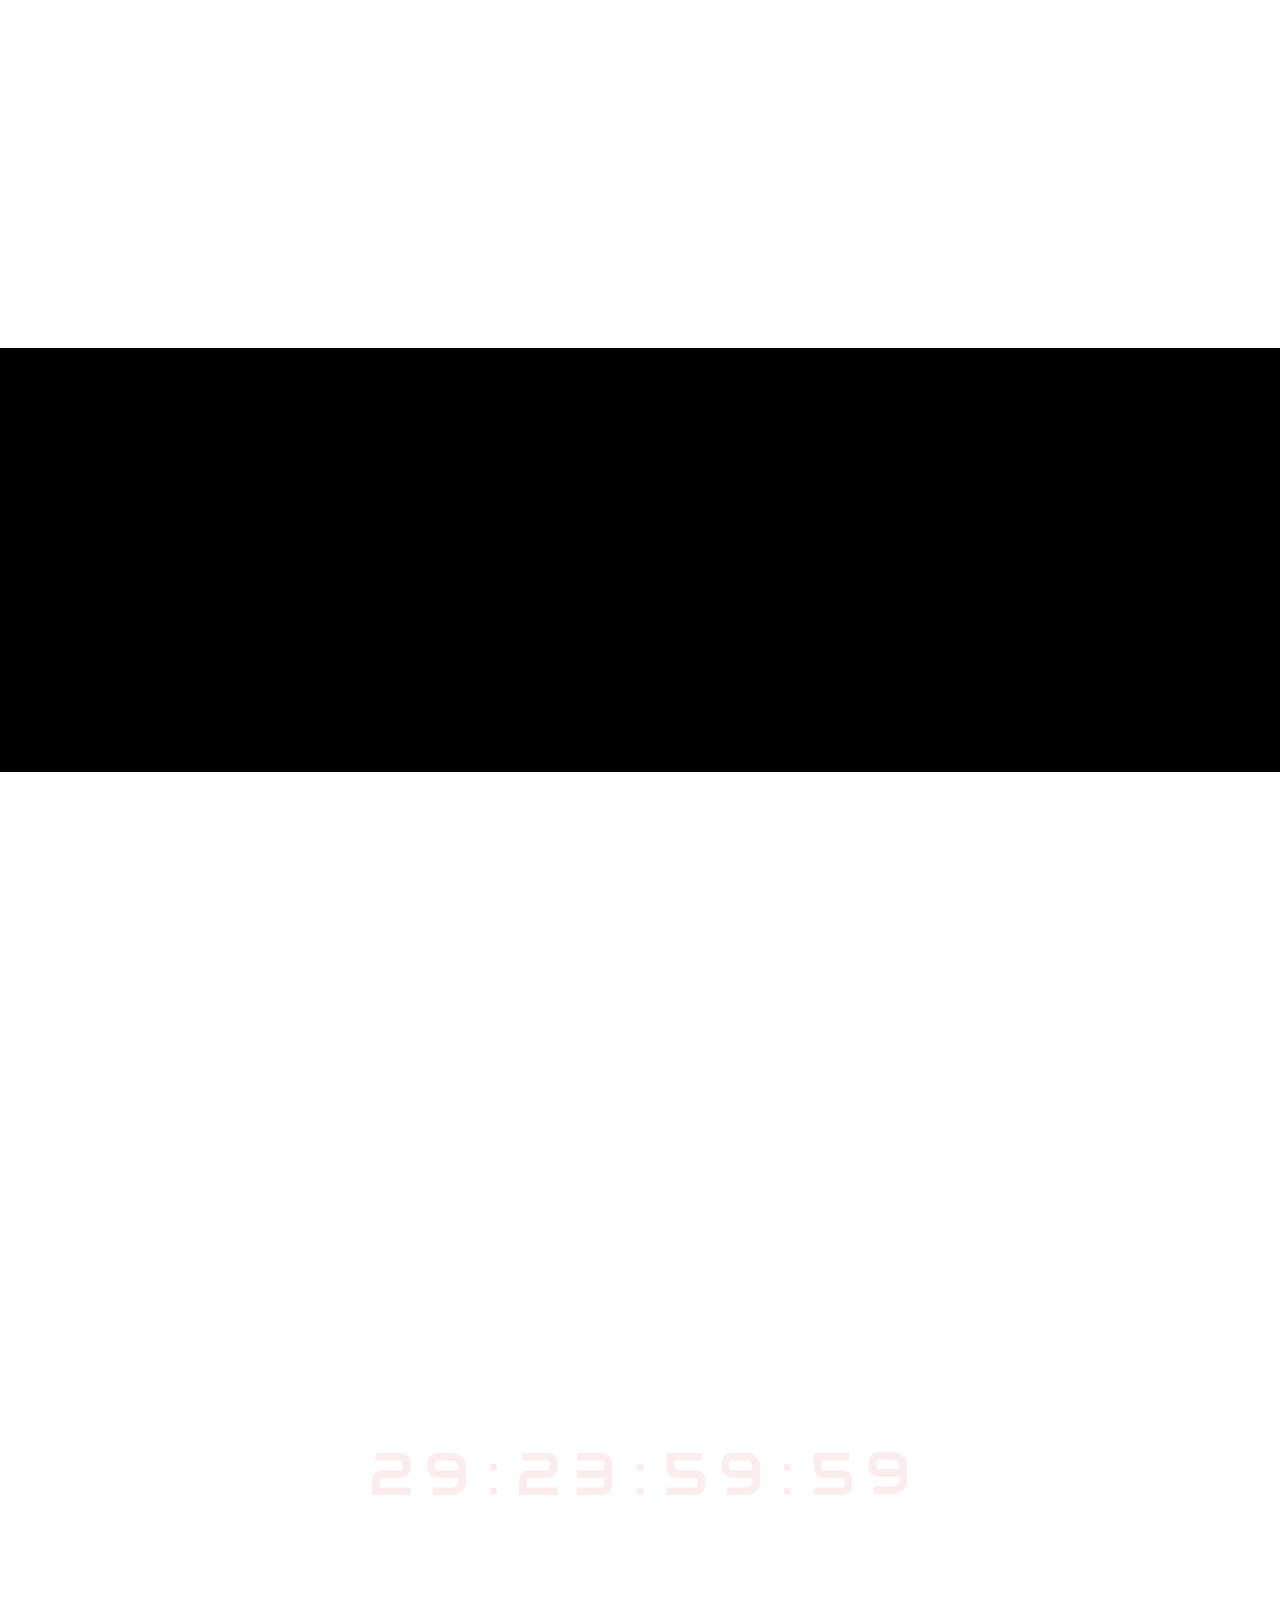
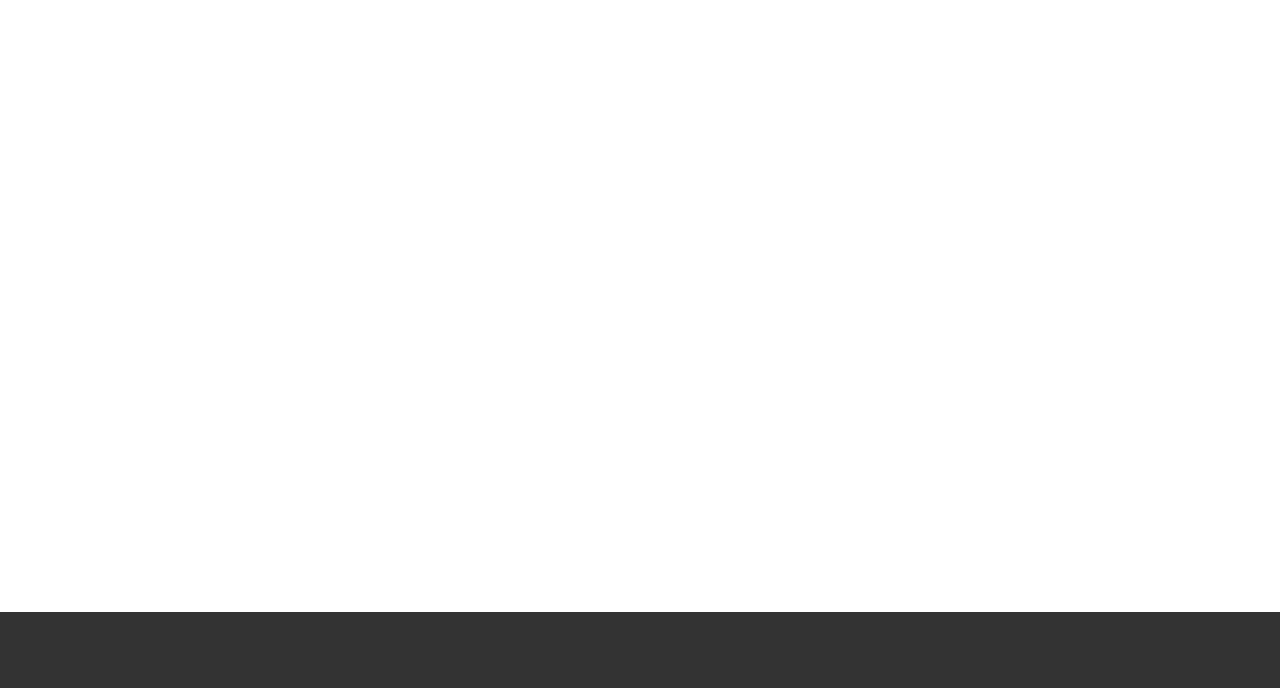
==== commit 94d9ff7b: "dfgdfg" ====
--- a/index.html
+++ b/index.html
@@ -234,7 +234,7 @@
         <div class="u-align-left u-container-style u-expanded-width-xs u-group u-shape-rectangle u-group-5" data-animation-name="customAnimationIn" data-animation-duration="1750" data-animation-delay="750">
           <div class="u-container-layout u-container-layout-9">
             <h2 class="u-text u-text-default u-text-white u-text-9" data-animation-name="customAnimationIn" data-animation-duration="1000">About Us</h2>
-            <p class="u-text u-text-10" data-animation-name="customAnimationIn" data-animation-duration="1000"> We are a Startup from Romania passionate about Technologies and with the desire to change our future using it!</p>
+            <p class="u-text u-text-10" data-animation-name="customAnimationIn" data-animation-duration="1000"> We are a Startup from Brazil passionate about Technologies and with the desire to change our future using it!</p>
           </div>
         </div>
       </div>
@@ -491,8 +491,8 @@
     
     
     
-    <footer class="u-clearfix u-footer u-grey-80" id="sec-5b7c"><div class="u-clearfix u-sheet u-sheet-1">
-        <div class="u-align-left u-social-icons u-spacing-10 u-social-icons-1">
+    <footer class="u-clearfix u-footer u-grey-80" id="sec-5b7c"><div class="u-clearfix u-sheet u-valign-middle u-sheet-1">
+        <div class="u-align-left u-social-icons u-spacing-10 u-social-icons-1" data-animation-name="customAnimationIn" data-animation-duration="1000">
           <a class="u-social-url" title="linkedin" target="_blank" href=""><span class="u-icon u-social-icon u-social-linkedin u-icon-1"><svg class="u-svg-link" preserveAspectRatio="xMidYMin slice" viewBox="0 0 112 112" style=""><use xmlns:xlink="http://www.w3.org/1999/xlink" xlink:href="#svg-2f3a"></use></svg><svg class="u-svg-content" viewBox="0 0 112 112" x="0" y="0" id="svg-2f3a"><circle fill="currentColor" cx="56.1" cy="56.1" r="55"></circle><path fill="#FFFFFF" d="M41.3,83.7H27.9V43.4h13.4V83.7z M34.6,37.9L34.6,37.9c-4.6,0-7.5-3.1-7.5-7c0-4,3-7,7.6-7s7.4,3,7.5,7
             C42.2,34.8,39.2,37.9,34.6,37.9z M89.6,83.7H76.2V62.2c0-5.4-1.9-9.1-6.8-9.1c-3.7,0-5.9,2.5-6.9,4.9c-0.4,0.9-0.4,2.1-0.4,3.3v22.5
             H48.7c0,0,0.2-36.5,0-40.3h13.4v5.7c1.8-2.7,5-6.7,12.1-6.7c8.8,0,15.4,5.8,15.4,18.1V83.7z"></path></svg></span>
--- a/nicepage.css
+++ b/nicepage.css
@@ -37807,7 +37807,7 @@
 } 
 
 .u-footer .u-sheet-1 {
-  min-height: 120px;
+  min-height: 76px;
 }
 
 .u-footer .u-social-icons-1 {
@@ -37816,7 +37816,8 @@
   width: 74px;
   min-width: 42px;
   white-space: nowrap;
-  margin: 44px auto;
+  --animation-custom_in-scale: 1;
+  margin: 22px auto;
 }
 
 .u-footer .u-icon-1 {
--- a/HOME.css
+++ b/HOME.css
@@ -1724,7 +1724,6 @@
   --animation-custom_in-opacity: 0;
   --animation-custom_in-rotate: 0deg;
   --animation-custom_in-scale: 1;
-  height: auto;
   margin: -515px auto 0;
 }
 
@@ -1967,10 +1966,6 @@
 @media (max-width: 1199px) {
   .u-section-5 .u-sheet-1 {
     min-height: 871px;
-  }
-
-  .u-section-5 .u-group-1 {
-    height: auto;
   }
 
   .u-section-5 .u-text-2 {
